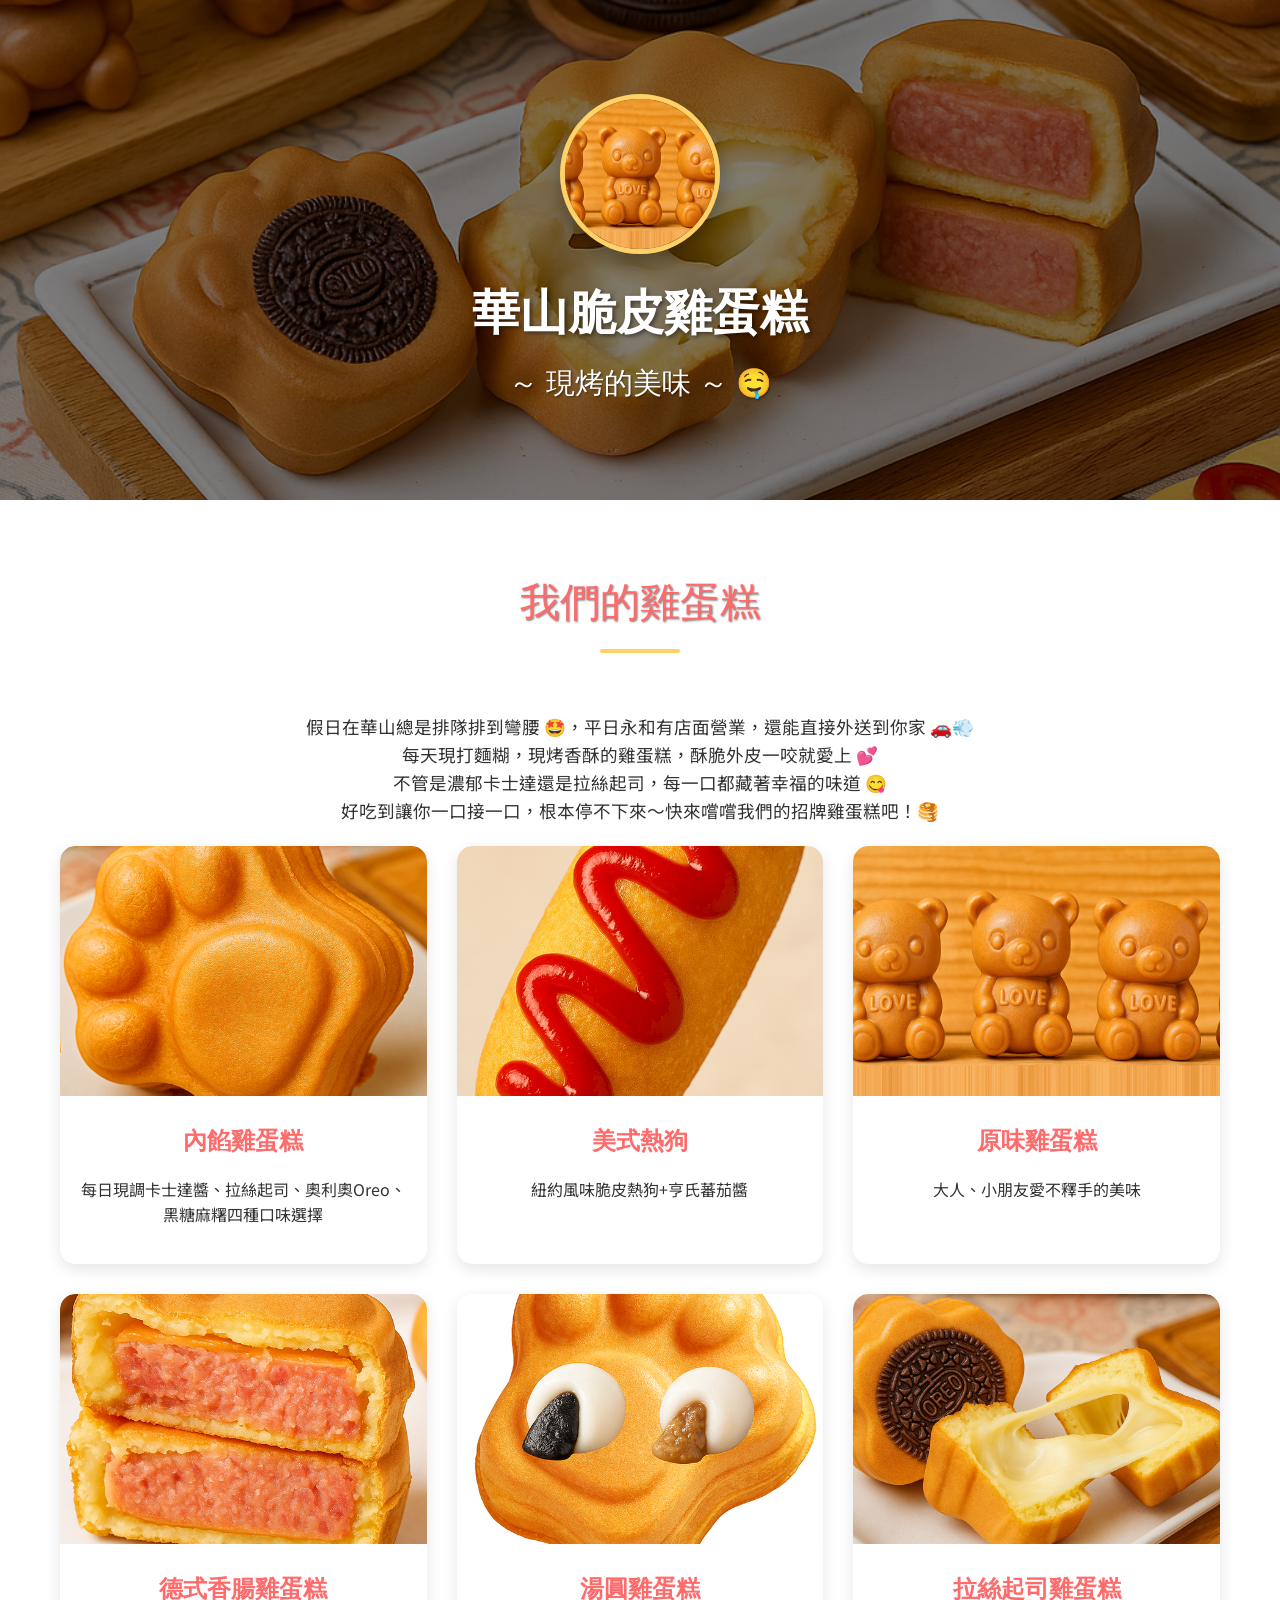
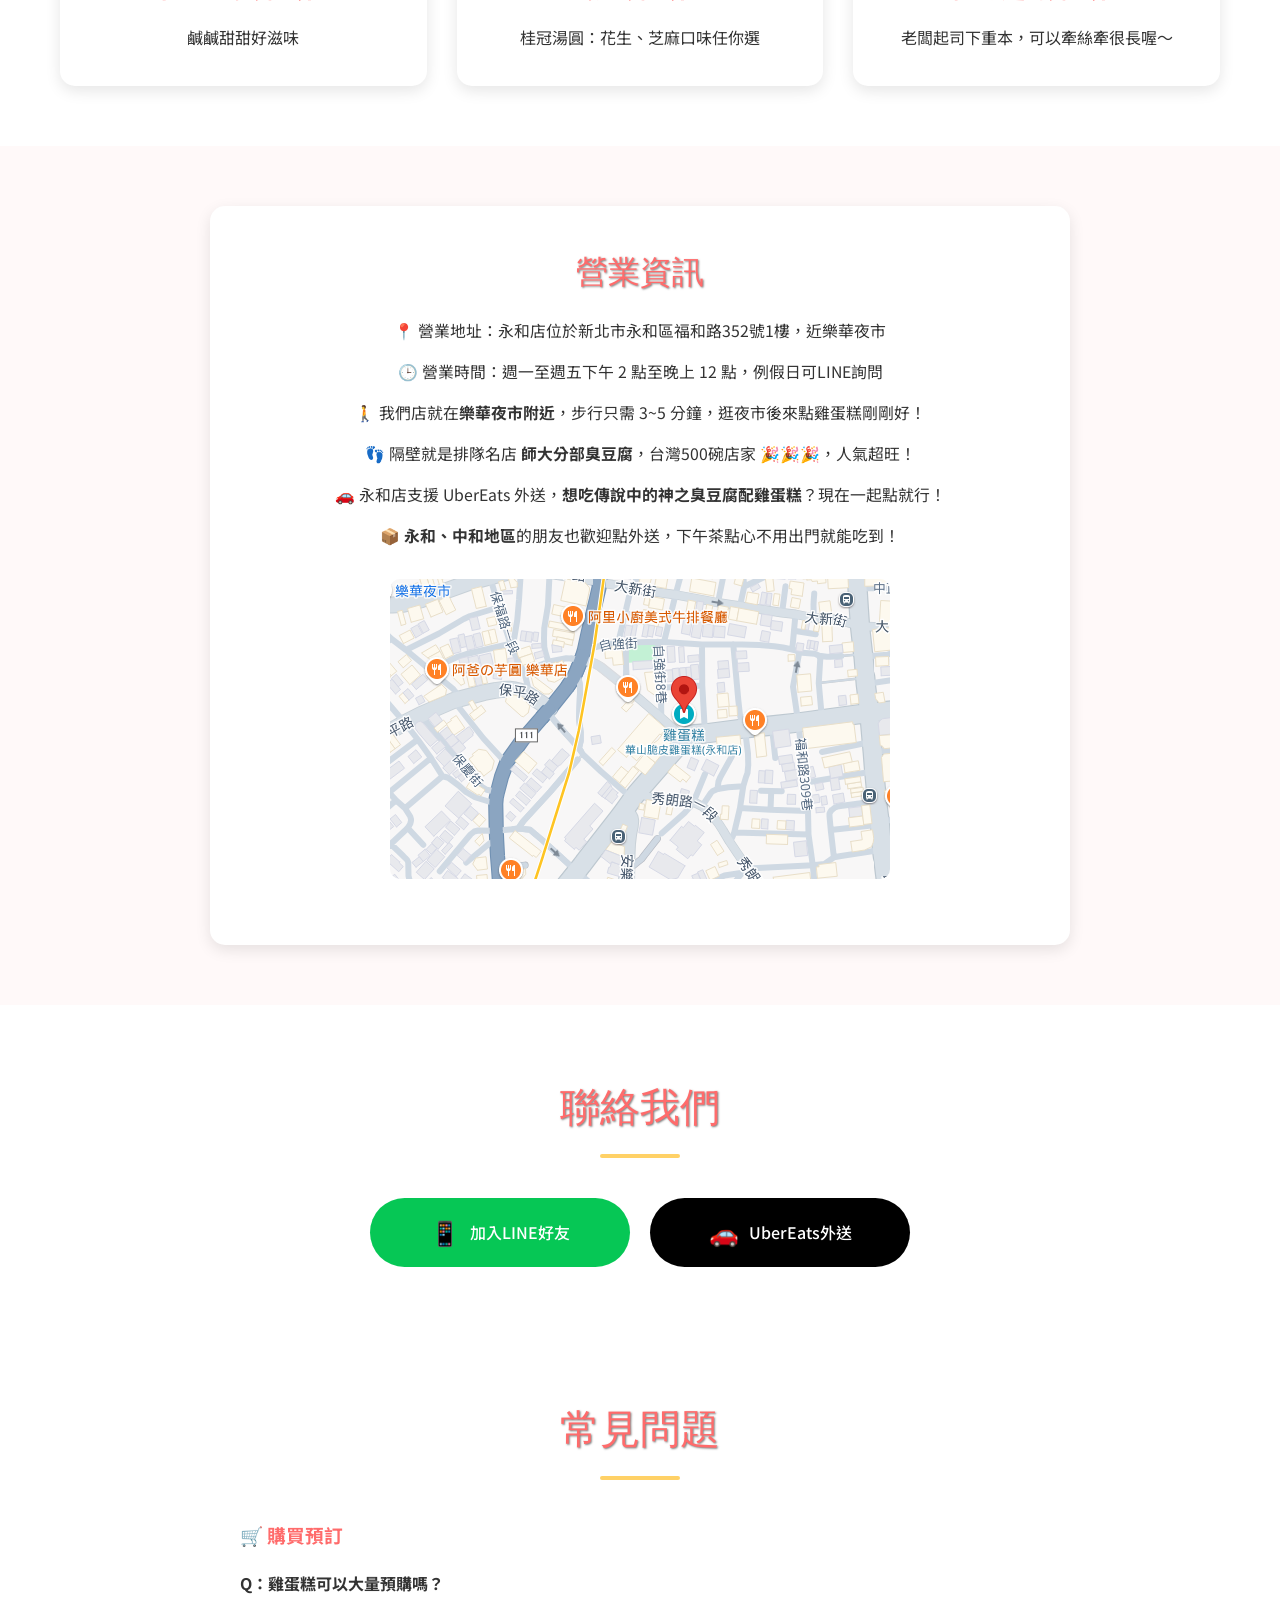
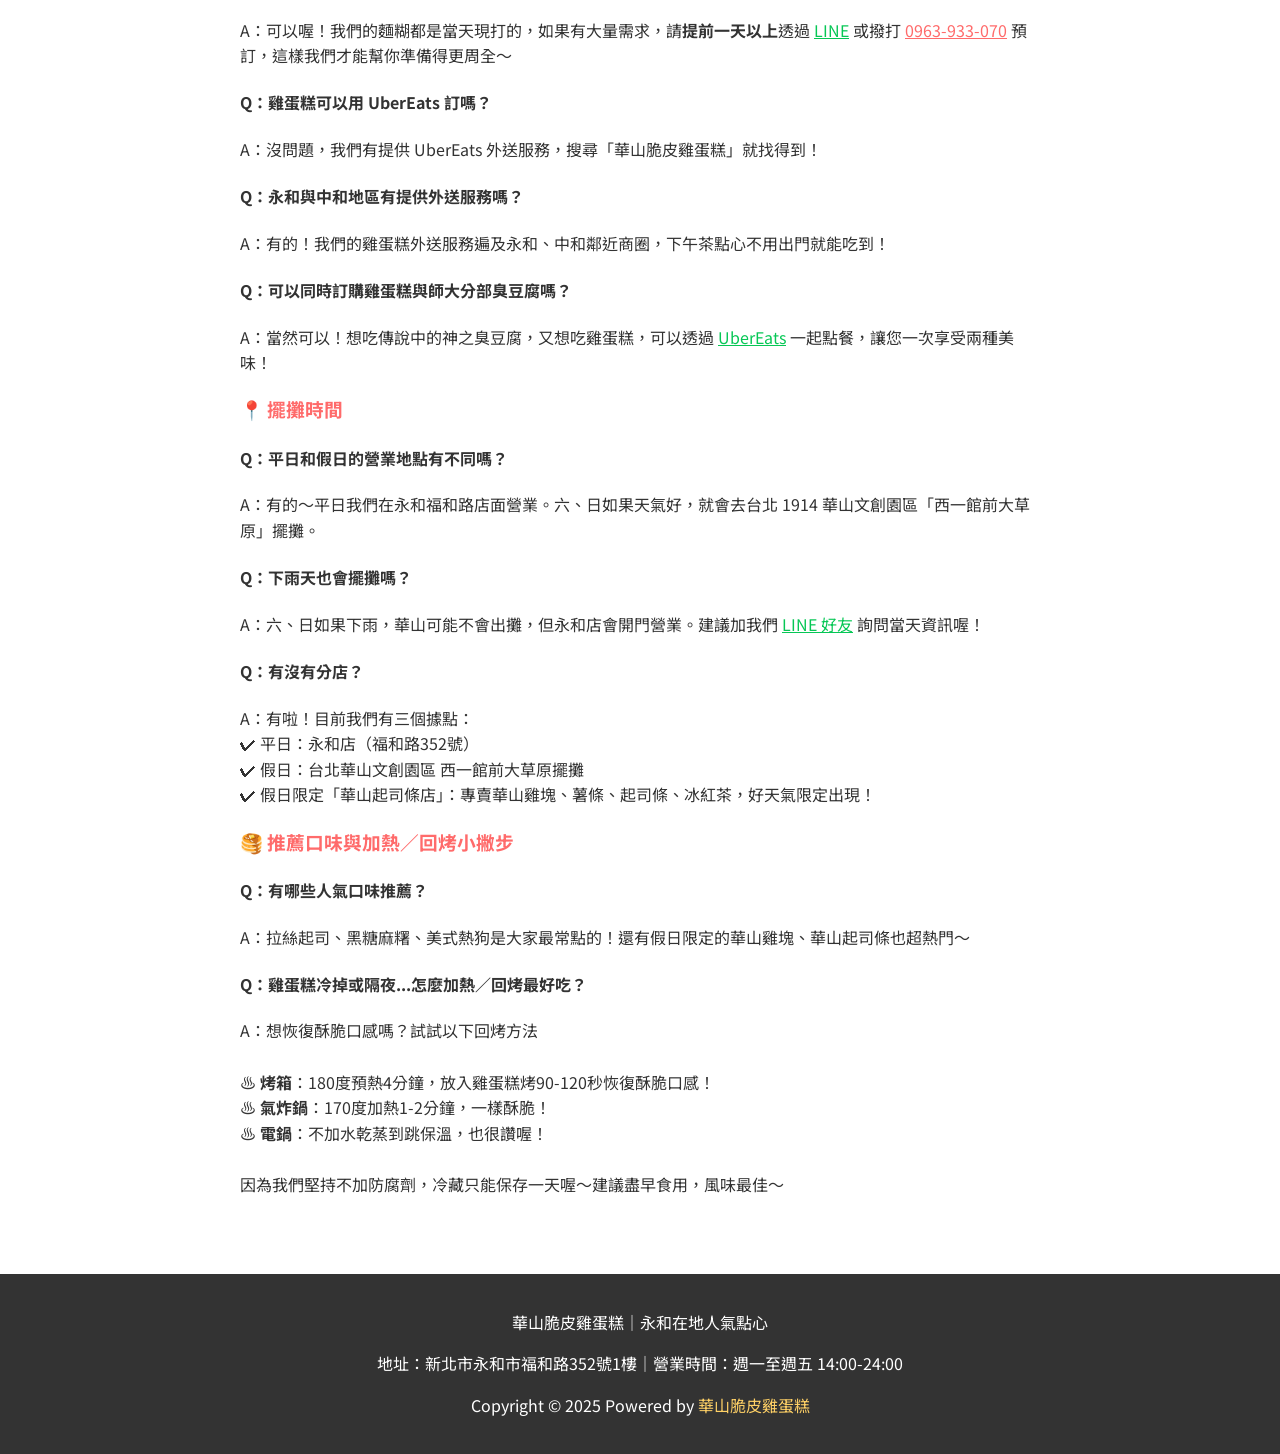
==== index.html @ c341b706 "Update index.html" ====
<!DOCTYPE html>
<html lang="zh-TW">
<head>
    <meta charset="UTF-8">
    <meta name="viewport" content="width=device-width, initial-scale=1.0">
    <meta name="description" content="雞蛋糕控不能錯過！永和華山脆皮雞蛋糕，主打現烤酥脆、每日現調卡士達醬、拉絲起司、奧利奧Oreo、黑糖麻糬、紐約風味脆皮熱狗、德式香腸，大人小孩都愛不釋手！歡迎來店品嚐或使用UberEats外送！">
    <meta name="keywords" content="華山脆皮雞蛋糕,雞蛋糕,永和美食,永和小吃,脆皮雞蛋糕">
    <link rel="canonical" href="https://www.1914cake.com"/>
    <title>雞蛋糕推薦｜永和華山脆皮雞蛋糕・近樂華夜市、師大分部臭豆腐旁</title>
    <link href="https://fonts.googleapis.com/css2?family=Noto+Sans+TC:wght@400;500;700&family=Montserrat:wght@600;700&display=swap" rel="stylesheet">
    <!-- Favicon -->
    <link rel="icon" type="image/png" sizes="32x32" href="https://www.1914cake.com/assets/images/favicon.png">
    <link rel="icon" type="image/png" sizes="192x192" href="https://www.1914cake.com/assets/images/favicon.png">
    <link rel="apple-touch-icon" href="https://www.1914cake.com/assets/images/favicon.png">
    <link rel="icon" href="https://www.1914cake.com/favicon.ico" sizes="16x16 32x32 48x48" type="image/x-icon">
    <link rel="shortcut icon" href="https://www.1914cake.com/favicon.ico" type="image/x-icon">


    <!-- Open Graph Meta Tags -->
    <meta property="og:type" content="website">
    <meta property="og:title" content="雞蛋糕推薦｜永和華山脆皮雞蛋糕・近樂華夜市、師大分部臭豆腐旁">
    <meta property="og:description" content="雞蛋糕控不能錯過！永和華山脆皮雞蛋糕，主打現烤酥脆、每日現調卡士達醬、拉絲起司、奧利奧Oreo、黑糖麻糬、紐約風味脆皮熱狗、德式香腸，大人小孩都愛不釋手！歡迎來店品嚐或使用UberEats外送！">
    <meta property="og:url" content="https://www.1914cake.com/">
    <meta property="og:image" content="https://www.1914cake.com/assets/images/banner.png">

    <!-- Twitter Card Tags -->
    <meta name="twitter:card" content="summary_large_image">
    <meta name="twitter:title" content="雞蛋糕推薦｜永和華山脆皮雞蛋糕・近樂華夜市、師大分部臭豆腐旁">
    <meta name="twitter:description" content="雞蛋糕控不能錯過！永和華山脆皮雞蛋糕，主打現烤酥脆、每日現調卡士達醬、拉絲起司、奧利奧Oreo、黑糖麻糬、紐約風味脆皮熱狗、德式香腸，大人小孩都愛不釋手！歡迎來店品嚐或使用UberEats外送！">
    <meta name="twitter:image" content="https://www.1914cake.com/assets/images/banner.png">
    <style>
        :root {
            --primary-color: #FF6B6B;
            --secondary-color: #FFA3A3;
            --dark-color: #333333;
            --light-color: #FFF9F9;
            --accent-color: #FFD166;
        }

        body {
            font-family: 'Noto Sans TC', sans-serif;
            margin: 0;
            padding: 0;
            background-color: var(--light-color);
            color: var(--dark-color);
            line-height: 1.6;
        }

        .container {
            max-width: 1200px;
            margin: 0 auto;
            padding: 0 20px;
        }

        /* 頁首樣式 */
        header {
            background: linear-gradient(rgba(0,0,0,0.5), rgba(0,0,0,0.5)), url('assets/images/banner.png');
            background-size: cover;
            background-position: center;
            height: 500px;
            display: flex;
            flex-direction: column;
            justify-content: center;
            align-items: center;
            text-align: center;
            color: white;
            padding: 0 20px;
        }

        .logo {
            width: 150px;
            height: 150px;
            border-radius: 50%;
            object-fit: cover;
            border: 5px solid var(--accent-color);
            margin-bottom: 20px;
            box-shadow: 0 10px 20px rgba(0,0,0,0.3);
        }

        h1 {
            font-family: 'Montserrat', sans-serif;
            font-size: 3rem;
            margin: 0;
            text-shadow: 2px 2px 4px rgba(0,0,0,0.5);
        }

        h2 {
            font-family: 'Montserrat', sans-serif;
            font-size: 1.8rem;
            margin: 10px 0 0;
            font-weight: 500;
            text-shadow: 1px 1px 2px rgba(0,0,0,0.5);
        }

        /* 產品區樣式 */
        .products {
            padding: 60px 0;
            background-color: white;
        }

        .section-title {
            text-align: center;
            font-family: 'Montserrat', sans-serif;
            font-size: 2.5rem;
            color: var(--primary-color);
            margin-bottom: 40px;
            position: relative;
        }

        .section-title:after {
            content: "";
            display: block;
            width: 80px;
            height: 4px;
            background: var(--accent-color);
            margin: 15px auto;
            border-radius: 2px;
        }

        .product-grid {
            display: grid;
            grid-template-columns: repeat(auto-fill, minmax(300px, 1fr));
            gap: 30px;
            padding: 0 20px;
        }

        .product-card {
            background: white;
            border-radius: 15px;
            overflow: hidden;
            box-shadow: 0 5px 15px rgba(0,0,0,0.1);
            transition: transform 0.3s, box-shadow 0.3s;
        }

        .product-card:hover {
            transform: translateY(-10px);
            box-shadow: 0 15px 30px rgba(0,0,0,0.2);
        }

        .product-image {
            width: 100%;
            height: 250px;
            object-fit: cover;
            border-radius: 15px 15px 0 0;
        }

        .product-info {
            padding: 20px;
            text-align: center;
        }

        .product-name {
            font-family: 'Montserrat', sans-serif;
            font-size: 1.5rem;
            color: var(--primary-color);
            margin: 0 0 10px;
        }

        /* 營業資訊區 */
        .info-section {
            background-color: var(--light-color);
            padding: 60px 0;
            text-align: center;
        }

        .info-box {
            max-width: 800px;
            margin: 0 auto;
            background: white;
            padding: 30px;
            border-radius: 15px;
            box-shadow: 0 5px 15px rgba(0,0,0,0.1);
        }

        .info-title {
            font-family: 'Montserrat', sans-serif;
            font-size: 2rem;
            color: var(--primary-color);
            margin-bottom: 20px;
        }

        .info-text {
            font-size: 0.99rem;
            margin-bottom: 15px;
        }

        .map-container {
            margin: 30px 0;
            border-radius: 15px;
            overflow: hidden;
        }

        .map-container img {
            height: auto;
            border: none;
            border-radius: 10px
        }

        /* 聯絡區 */
        .contact-section {
            padding: 60px 0;
            background-color: white;
            text-align: center;
        }

        .contact-buttons {
            display: flex;
            justify-content: center;
            gap: 20px;
            margin-top: 30px;
            flex-wrap: wrap;
        }

        .contact-button {
            display: inline-flex;
            align-items: center;
            justify-content: center;
            padding: 15px 30px;
            border-radius: 50px;
            font-weight: 500;
            text-decoration: none;
            color: white;
            transition: transform 0.3s, box-shadow 0.3s;
            min-width: 200px;
        }

        .contact-button:hover {
            transform: translateY(-5px);
            box-shadow: 0 10px 20px rgba(0,0,0,0.2);
        }

        .line-button {
            background-color: #06C755;
        }

        .uber-button {
            background-color: #000000;
        }

        .button-icon {
            margin-right: 10px;
            font-size: 1.5rem;
        }

        /* 響應式設計 */
        @media (max-width: 768px) {
            header {
                height: 400px;
            }

            h1 {
                font-size: 2.5rem;
            }

            h2 {
                font-size: 1.5rem;
            }

            .product-grid {
                grid-template-columns: 1fr;
            }

            .contact-buttons {
                flex-direction: column;
                align-items: center;
            }
        }
    </style>
<!-- Google tag (gtag.js) -->
<script async src="https://www.googletagmanager.com/gtag/js?id=G-WNB6L9MQDF"></script>
<script>
  window.dataLayer = window.dataLayer || [];
  function gtag(){dataLayer.push(arguments);}
  gtag('js', new Date());

  gtag('config', 'G-WNB6L9MQDF');
</script>
</head>
<body>
    <!-- 頁首區 -->
    <header>
        <img src="assets/images/product3.png" alt="華山脆皮雞蛋糕" class="logo">
        <h1>華山脆皮雞蛋糕</h1>
        <h2>～ 現烤的美味 ～ 🤤</h2>
    </header>
    
    <!-- 產品區 -->
    <section class="products">
        <div class="container">
            <h2 class="section-title">我們的雞蛋糕</h2>
<div style="text-align: center; max-width: 800px; margin: 0 auto; font-size: 1.1rem; padding: 20px;">
  假日在華山總是排隊排到彎腰 🤩，平日永和有店面營業，還能直接外送到你家 🚗💨<br>
  每天現打麵糊，現烤香酥的雞蛋糕，酥脆外皮一咬就愛上 💕<br>
  不管是濃郁卡士達還是拉絲起司，每一口都藏著幸福的味道 😋<br>
  好吃到讓你一口接一口，根本停不下來～快來嚐嚐我們的招牌雞蛋糕吧！🥞
</div>

            <div class="product-grid">
                <!-- 產品卡片 -->
                <div class="product-card">
                    <img src="assets/images/product1.png" alt="永和雞蛋糕 卡士達口味推薦" class="product-image">
                    <div class="product-info">
                        <h3 class="product-name">內餡雞蛋糕</h3>
                        <p>每日現調卡士達醬、拉絲起司、奧利奧Oreo、黑糖麻糬四種口味選擇</p>
                    </div>
                </div>
                <div class="product-card">
                    <img src="assets/images/product2.png" alt="夜市的美式熱狗" class="product-image">
                    <div class="product-info">
                        <h3 class="product-name">美式熱狗</h3>
                        <p>紐約風味脆皮熱狗+亨氏蕃茄醬</p>
                    </div>
                </div>
                <div class="product-card">
                    <img src="assets/images/product3.png" alt="原味雞蛋糕" class="product-image">
                    <div class="product-info">
                        <h3 class="product-name">原味雞蛋糕</h3>
                        <p>大人、小朋友愛不釋手的美味</p>
                    </div>
                </div>
                <div class="product-card">
                    <img src="assets/images/product4.png" alt="德式香腸雞蛋糕" class="product-image">
                    <div class="product-info">
                        <h3 class="product-name">德式香腸雞蛋糕</h3>
                        <p>鹹鹹甜甜好滋味</p>
                    </div>
                </div>
		<div class="product-card">
                    <img src="assets/images/product5.png" alt="湯圓雞蛋糕" class="product-image">
                    <div class="product-info">
                        <h3 class="product-name">湯圓雞蛋糕</h3>
                        <p>桂冠湯圓：花生、芝麻口味任你選</p>
                    </div>
                </div>
		<!-- <div class="product-card">
                    <img src="assets/images/product7.jpg" alt="桂山冰棒" class="product-image">
                    <div class="product-info">
                        <h3 class="product-name">台電桂山冰棒</h3>
                        <p>只有夏天才有的</p>
                    </div>
                </div> -->
		<div class="product-card">
                    <img src="assets/images/product6.png" alt="拉絲起司雞蛋糕" class="product-image">
                    <div class="product-info">
                        <h3 class="product-name">拉絲起司雞蛋糕</h3>
                        <p>老闆起司下重本，可以牽絲牽很長喔～</p>
                    </div>
                </div>
            </div>
        </div>
    </section>
    
<!-- 營業資訊區 -->
<section class="info-section">
    <div class="container">
        <div class="info-box">
            <h2 class="info-title">營業資訊</h2>
            <p class="info-text">📍 營業地址：永和店位於新北市永和區福和路352號1樓，近樂華夜市</p>
            <p class="info-text">🕒 營業時間：週一至週五下午 2 點至晚上 12 點，例假日可LINE詢問</p>
            <p class="info-text">🚶 我們店就在<strong>樂華夜市附近</strong>，步行只需 3~5 分鐘，逛夜市後來點雞蛋糕剛剛好！</p>
            <p class="info-text">👣 隔壁就是排隊名店 <strong>師大分部臭豆腐</strong>，台灣500碗店家 🎉🎉🎉，人氣超旺！</p>
            <p class="info-text">🚗 永和店支援 UberEats 外送，<strong>想吃傳說中的神之臭豆腐配雞蛋糕</strong>？現在一起點就行！</p>
            <p class="info-text">📦 <strong>永和、中和地區</strong>的朋友也歡迎點外送，下午茶點心不用出門就能吃到！</p>

            <!-- 地圖 -->
            <div class="map-container">
                <a href="https://maps.app.goo.gl/1pYwvo3BMQQMVytL6" target="_blank">
                    <img src="assets/images/map_cr.png" alt="華山脆皮雞蛋糕 永和店 地圖位置">
                </a>
            </div>
        </div>
    </div>
</section>

    <!-- 聯絡區 -->
    <section class="contact-section">
        <div class="container">
            <h2 class="section-title">聯絡我們</h2>
            <div class="contact-buttons">
                <a href="https://lin.ee/6naLKdL" class="contact-button line-button" target="_blank">
                    <span class="button-icon">📱</span>
                    <span>加入LINE好友</span>
                </a>
                <a href="https://www.ubereats.com/tw/store/%E8%8F%AF%E5%B1%B1%E9%9B%9E%E8%9B%8B%E7%B3%95-%7C-%E5%B8%AB%E5%A4%A7%E5%88%86%E9%83%A8%E8%87%AD%E8%B1%86%E8%85%90/QrEwI9F4Ujmydul7u_fVVA?diningMode=DELIVERY&ps=1" class="contact-button uber-button" target="_blank">
                    <span class="button-icon">🚗</span>
                    <span>UberEats外送</span>
                </a>
            </div>
        </div>
    </section>
<section class="faq-section" style="padding: 60px 20px; background-color: #ffffff;">
  <div class="container">
    <h2 class="section-title">常見問題</h2>
    <div style="max-width: 800px; margin: 0 auto; text-align: left;">

      <h3 style="color: #FF6B6B;">🛒 購買預訂</h3>

      <h4>Q：雞蛋糕可以大量預購嗎？</h4>
      <p>A：可以喔！我們的麵糊都是當天現打的，如果有大量需求，請<strong>提前一天以上</strong>透過 <a href="https://lin.ee/6naLKdL" target="_blank" style="color: #06C755;">LINE</a> 或撥打 <a href="tel:0963933070" style="color: #FF6B6B;">0963-933-070</a> 預訂，這樣我們才能幫你準備得更周全～</p>

      <h4>Q：雞蛋糕可以用 UberEats 訂嗎？</h4>
      <p>A：沒問題，我們有提供 UberEats 外送服務，搜尋「華山脆皮雞蛋糕」就找得到！</p>

      <h4>Q：永和與中和地區有提供外送服務嗎？</h4>
      <p>A：有的！我們的雞蛋糕外送服務遍及永和、中和鄰近商圈，下午茶點心不用出門就能吃到！</p>

      <h4>Q：可以同時訂購雞蛋糕與師大分部臭豆腐嗎？</h4>
      <p>A：當然可以！想吃傳說中的神之臭豆腐，又想吃雞蛋糕，可以透過 <a href="https://www.ubereats.com/tw/store/%E8%8F%AF%E5%B1%B1%E9%9B%9E%E8%9B%8B%E7%B3%95-%7C-%E5%B8%AB%E5%A4%A7%E5%88%86%E9%83%A8%E8%87%AD%E8%B1%86%E8%85%90/QrEwI9F4Ujmydul7u_fVVA?diningMode=DELIVERY&ps=1" target="_blank" style="color: #06C755;">UberEats</a> 一起點餐，讓您一次享受兩種美味！</p>

      <h3 style="color: #FF6B6B;">📍 擺攤時間</h3>

      <h4>Q：平日和假日的營業地點有不同嗎？</h4>
      <p>A：有的～平日我們在永和福和路店面營業。六、日如果天氣好，就會去台北 1914 華山文創園區「西一館前大草原」擺攤。</p>

      <h4>Q：下雨天也會擺攤嗎？</h4>
      <p>A：六、日如果下雨，華山可能不會出攤，但永和店會開門營業。建議加我們 <a href="https://lin.ee/6naLKdL" target="_blank" style="color: #06C755;">LINE 好友</a> 詢問當天資訊喔！</p>

      <h4>Q：有沒有分店？</h4>
      <p>A：有啦！目前我們有三個據點：<br>
        ✔ 平日：永和店（福和路352號）<br>
        ✔ 假日：台北華山文創園區 西一館前大草原擺攤<br>
        ✔ 假日限定「華山起司條店」：專賣華山雞塊、薯條、起司條、冰紅茶，好天氣限定出現！</p>

      <h3 style="color: #FF6B6B;">🥞 推薦口味與加熱／回烤小撇步</h3>

      <h4>Q：有哪些人氣口味推薦？</h4>
      <p>A：拉絲起司、黑糖麻糬、美式熱狗是大家最常點的！還有假日限定的華山雞塊、華山起司條也超熱門～</p>

      <h4>Q：雞蛋糕冷掉或隔夜...怎麼加熱／回烤最好吃？</h4>
      <p>A：想恢復酥脆口感嗎？試試以下回烤方法<br><br>
        ♨️ <strong>烤箱</strong>：180度預熱4分鐘，放入雞蛋糕烤90-120秒恢復酥脆口感！<br>
        ♨️ <strong>氣炸鍋</strong>：170度加熱1-2分鐘，一樣酥脆！<br>
        ♨️ <strong>電鍋</strong>：不加水乾蒸到跳保溫，也很讚喔！<br><br>
        因為我們堅持不加防腐劑，冷藏只能保存一天喔～建議盡早食用，風味最佳～</p>

    </div>
  </div>
</section>


    <footer style="background-color: #333333; color: white; text-align: center; padding: 20px;">
    <p>華山脆皮雞蛋糕｜永和在地人氣點心</p>
    <p>地址：新北市永和市福和路352號1樓｜營業時間：週一至週五 14:00-24:00</p>
    <p style="margin-top: 10px;">Copyright © 2025 Powered by <a href="mailto:hi@1914cake.com" style="color: #FFD166; text-decoration: none;">華山脆皮雞蛋糕</a></p>
</footer>

<script type="application/ld+json">
{
  "@context": "https://schema.org",
  "@type": "FAQPage",
  "mainEntity": [
    {
      "@type": "Question",
      "name": "雞蛋糕可以大量預購嗎？",
      "acceptedAnswer": {
        "@type": "Answer",
        "text": "可以喔！我們的麵糊都是當天現打的，如果有大量需求，請提前一天以上透過 LINE 或撥打 0963-933-070 預訂，這樣我們才能幫你準備得更周全～"
      }
    },
    {
      "@type": "Question",
      "name": "雞蛋糕可以用 UberEats 訂嗎？",
      "acceptedAnswer": {
        "@type": "Answer",
        "text": "沒問題，我們有提供 UberEats 外送服務，搜尋「華山脆皮雞蛋糕」就找得到！"
      }
    },
    {
      "@type": "Question",
      "name": "永和與中和地區有提供外送服務嗎？",
      "acceptedAnswer": {
        "@type": "Answer",
        "text": "有的！我們的雞蛋糕外送服務遍及永和、中和鄰近商圈，下午茶點心不用出門就能吃到！"
      }
    },
    {
      "@type": "Question",
      "name": "可以同時訂購雞蛋糕與師大分部臭豆腐嗎？",
      "acceptedAnswer": {
        "@type": "Answer",
        "text": "當然可以！想吃傳說中的神之臭豆腐，又想吃雞蛋糕，可以透過 UberEats 一起點餐，讓您一次享受兩種美味！"
      }
    },
    {
      "@type": "Question",
      "name": "平日和假日的營業地點有不同嗎？",
      "acceptedAnswer": {
        "@type": "Answer",
        "text": "有的～平日我們在永和福和路店面營業。六、日如果天氣好，就會去台北 1914 華山文創園區「西一館前大草原」擺攤。"
      }
    },
    {
      "@type": "Question",
      "name": "下雨天也會擺攤嗎？",
      "acceptedAnswer": {
        "@type": "Answer",
        "text": "六、日如果下雨，華山可能不會出攤，但永和店會開門營業。建議加入我們的 LINE 好友詢問當天資訊喔！"
      }
    },
    {
      "@type": "Question",
      "name": "有沒有分店？",
      "acceptedAnswer": {
        "@type": "Answer",
        "text": "目前我們有三個據點：平日為永和福和路店；假日於華山文創園區擺攤；另有假日限定的華山起司條店，販售雞塊、薯條、冰紅茶等人氣品項。"
      }
    },
    {
      "@type": "Question",
      "name": "有哪些人氣口味推薦？",
      "acceptedAnswer": {
        "@type": "Answer",
        "text": "拉絲起司、黑糖麻糬、美式熱狗是大家最常點的！假日限定的華山雞塊與起司條也非常受歡迎。"
      }
    },
    {
      "@type": "Question",
      "name": "雞蛋糕冷掉或隔夜怎麼加熱最好吃？",
      "acceptedAnswer": {
        "@type": "Answer",
        "text": "可用烤箱180度烤90~120秒、氣炸鍋170度加熱1~2分鐘，或電鍋乾蒸。因無添加防腐劑，建議冷藏一天內食用完畢，風味最佳。"
      }
    }
  ]
}
</script>

<script type="application/ld+json">
{
  "@context": "https://schema.org",
  "@type": "Bakery",
  "name": "華山脆皮雞蛋糕",
  "image": "https://www.1914cake.com/assets/images/banner.png",
  "url": "https://www.1914cake.com/",
  "telephone": "+886-963-933070",
  "priceRange": "$",
  "servesCuisine": ["台式點心", "雞蛋糕", "甜點", "臭豆腐"],
  "openingHours": "Mo-Fr 14:00-24:00",
  "address": {
    "@type": "PostalAddress",
    "streetAddress": "福和路352號1樓",
    "addressLocality": "永和市",
    "addressRegion": "新北市",
    "postalCode": "234",
    "addressCountry": "TW"
  },
  "geo": {
    "@type": "GeoCoordinates",
    "latitude": 25.010746,
    "longitude": 121.5199535
  }
}
</script>



</body>
</html>
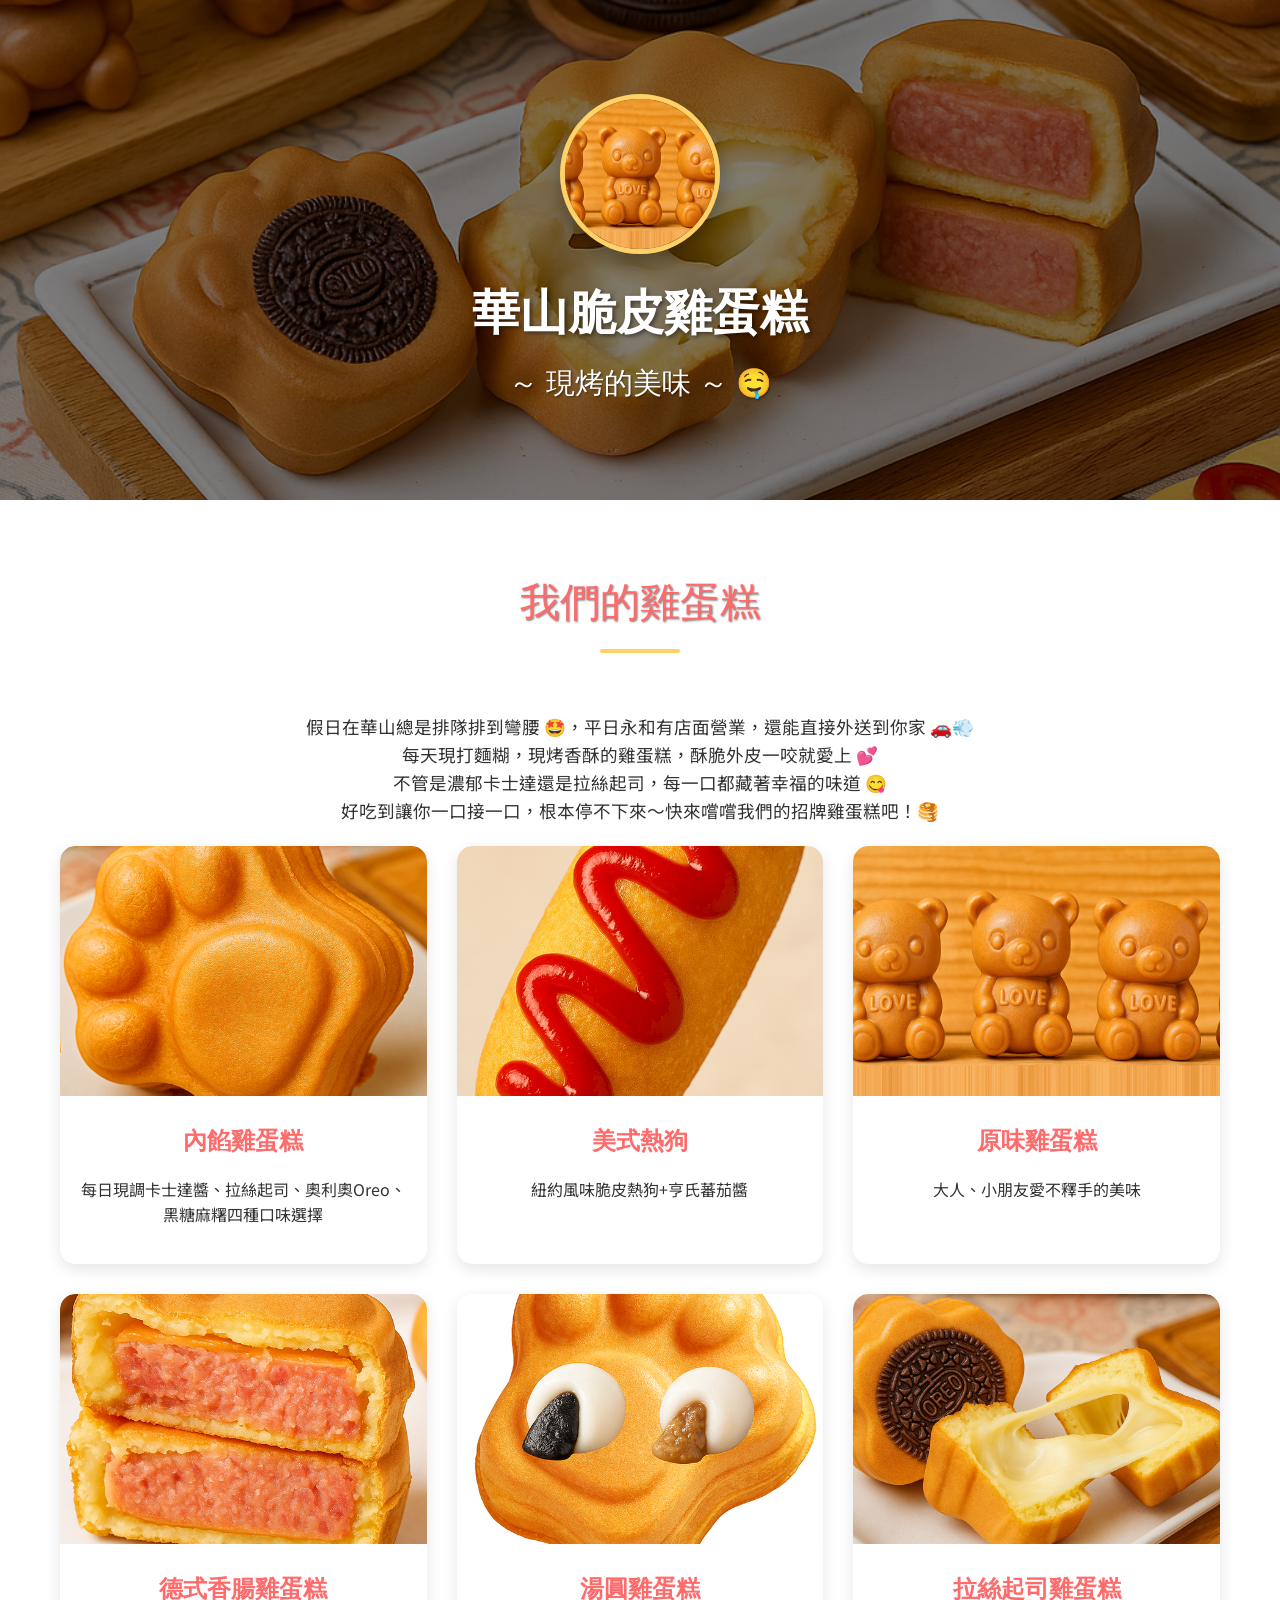
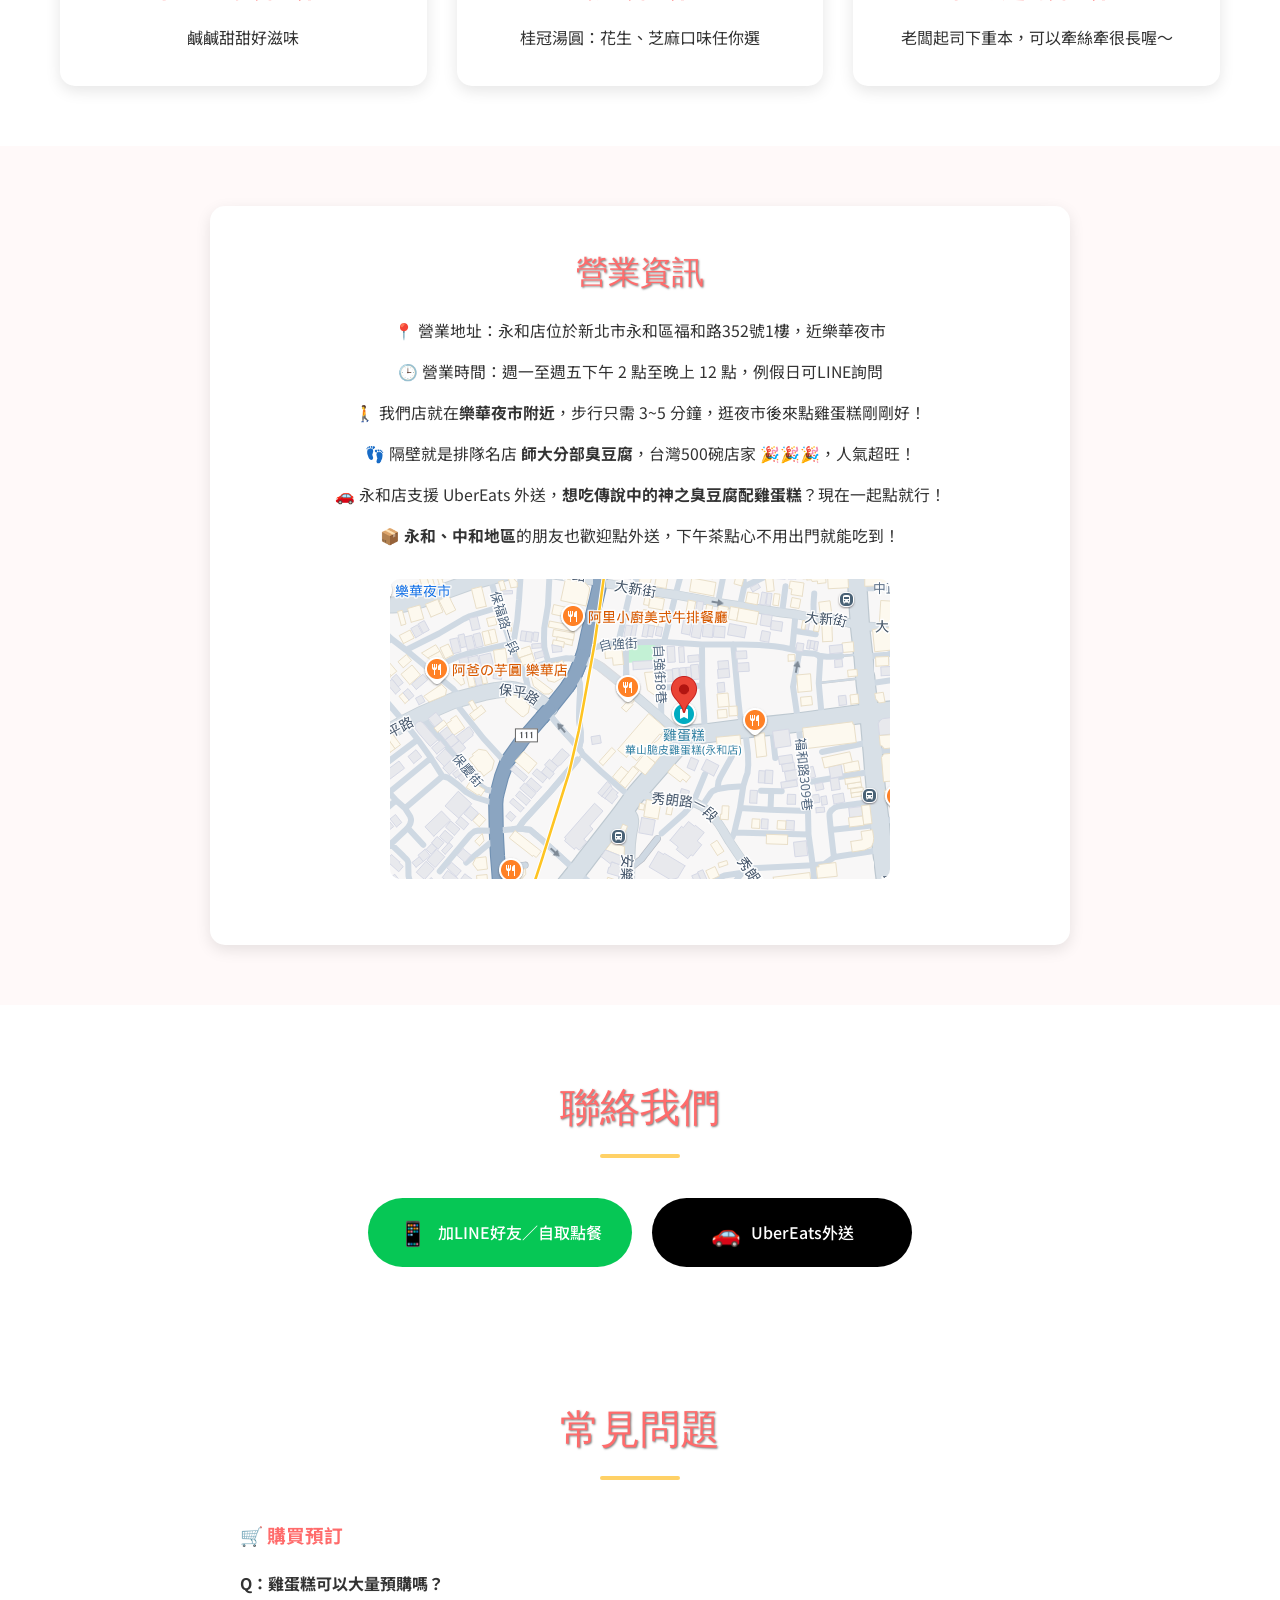
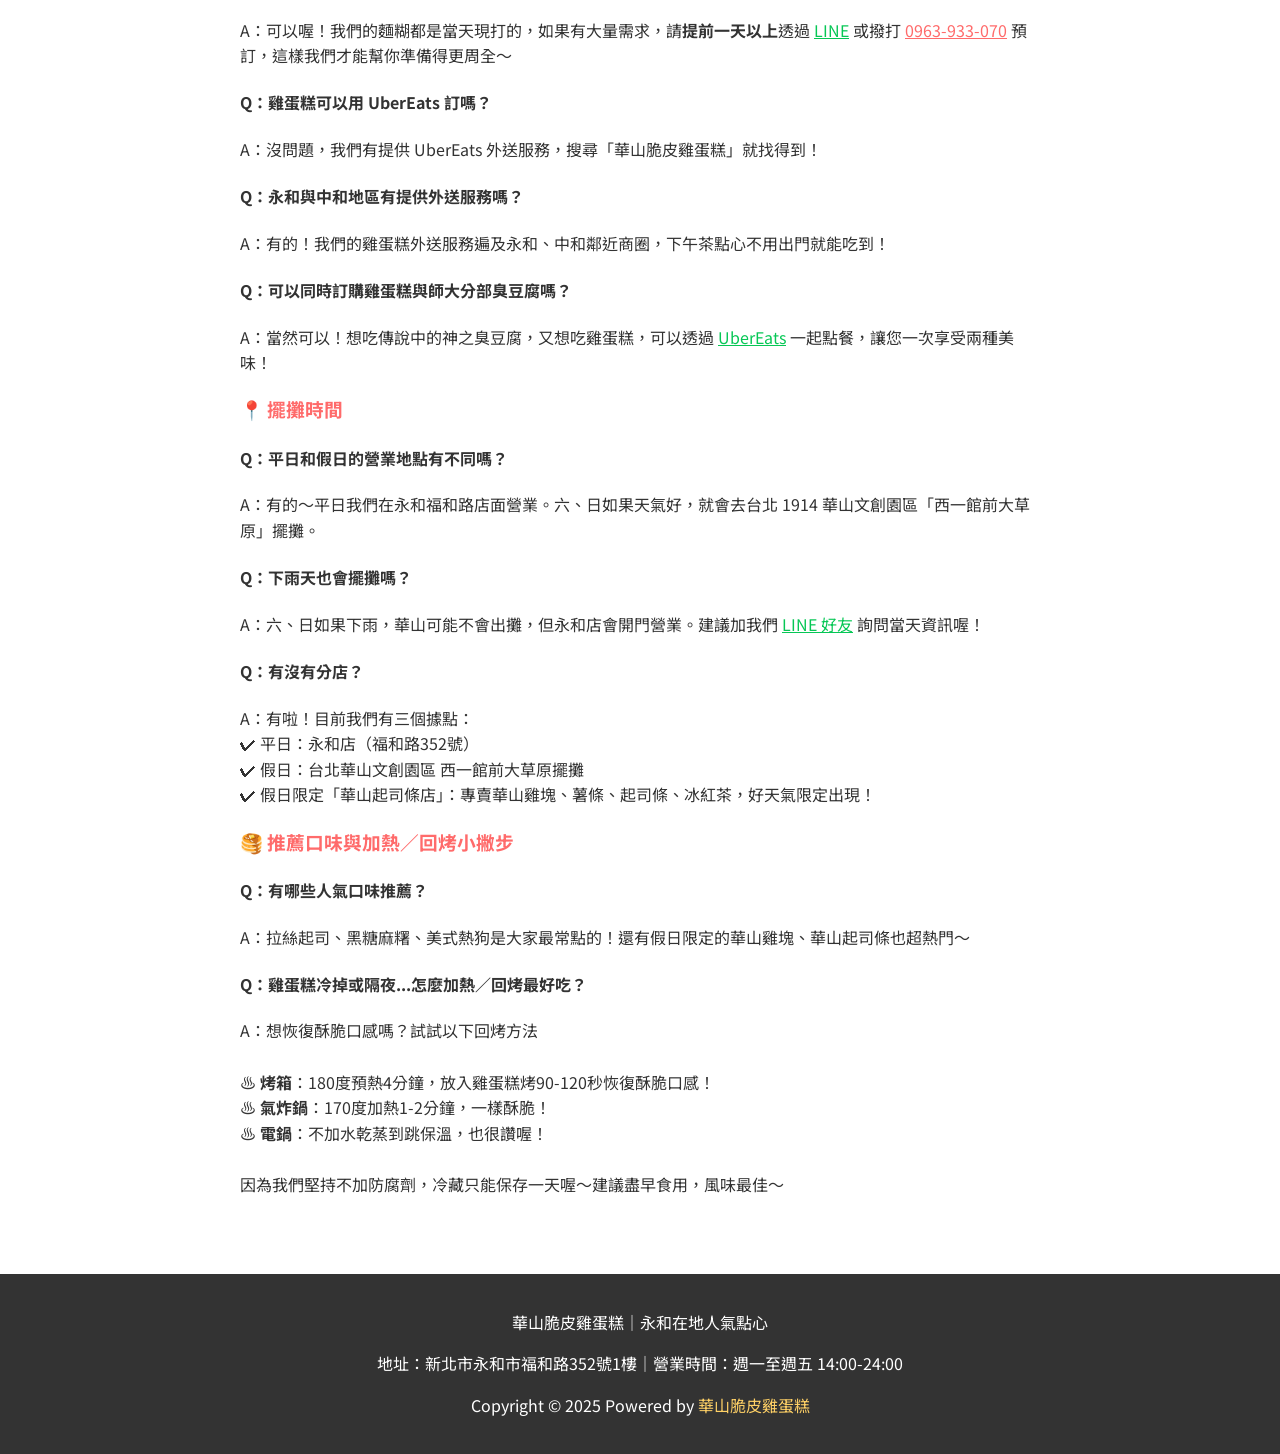
==== commit 21ba2815: "Add files via upload" ====
--- a/index.html
+++ b/index.html
@@ -10,10 +10,10 @@
     <link href="https://fonts.googleapis.com/css2?family=Noto+Sans+TC:wght@400;500;700&family=Montserrat:wght@600;700&display=swap" rel="stylesheet">
     <!-- Favicon -->
     <link rel="icon" type="image/png" sizes="32x32" href="https://www.1914cake.com/assets/images/favicon.png">
-    <link rel="icon" type="image/png" sizes="192x192" href="https://www.1914cake.com/assets/images/favicon.png">
+	<link rel="icon" type="image/png" sizes="192x192" href="https://www.1914cake.com/assets/images/favicon.png">
     <link rel="apple-touch-icon" href="https://www.1914cake.com/assets/images/favicon.png">
-    <link rel="icon" href="https://www.1914cake.com/favicon.ico" sizes="16x16 32x32 48x48" type="image/x-icon">
-    <link rel="shortcut icon" href="https://www.1914cake.com/favicon.ico" type="image/x-icon">
+	<link rel="icon" href="https://www.1914cake.com/favicon.ico" sizes="16x16 32x32 48x48" type="image/x-icon">
+	<link rel="shortcut icon" href="https://www.1914cake.com/favicon.ico" type="image/x-icon">
 
 
     <!-- Open Graph Meta Tags -->
@@ -379,7 +379,7 @@
             <div class="contact-buttons">
                 <a href="https://lin.ee/6naLKdL" class="contact-button line-button" target="_blank">
                     <span class="button-icon">📱</span>
-                    <span>加入LINE好友</span>
+                    <span>加LINE好友／自取點餐</span>
                 </a>
                 <a href="https://www.ubereats.com/tw/store/%E8%8F%AF%E5%B1%B1%E9%9B%9E%E8%9B%8B%E7%B3%95-%7C-%E5%B8%AB%E5%A4%A7%E5%88%86%E9%83%A8%E8%87%AD%E8%B1%86%E8%85%90/QrEwI9F4Ujmydul7u_fVVA?diningMode=DELIVERY&ps=1" class="contact-button uber-button" target="_blank">
                     <span class="button-icon">🚗</span>
@@ -555,4 +555,4 @@
 
 
 </body>
-</html>
+</html>
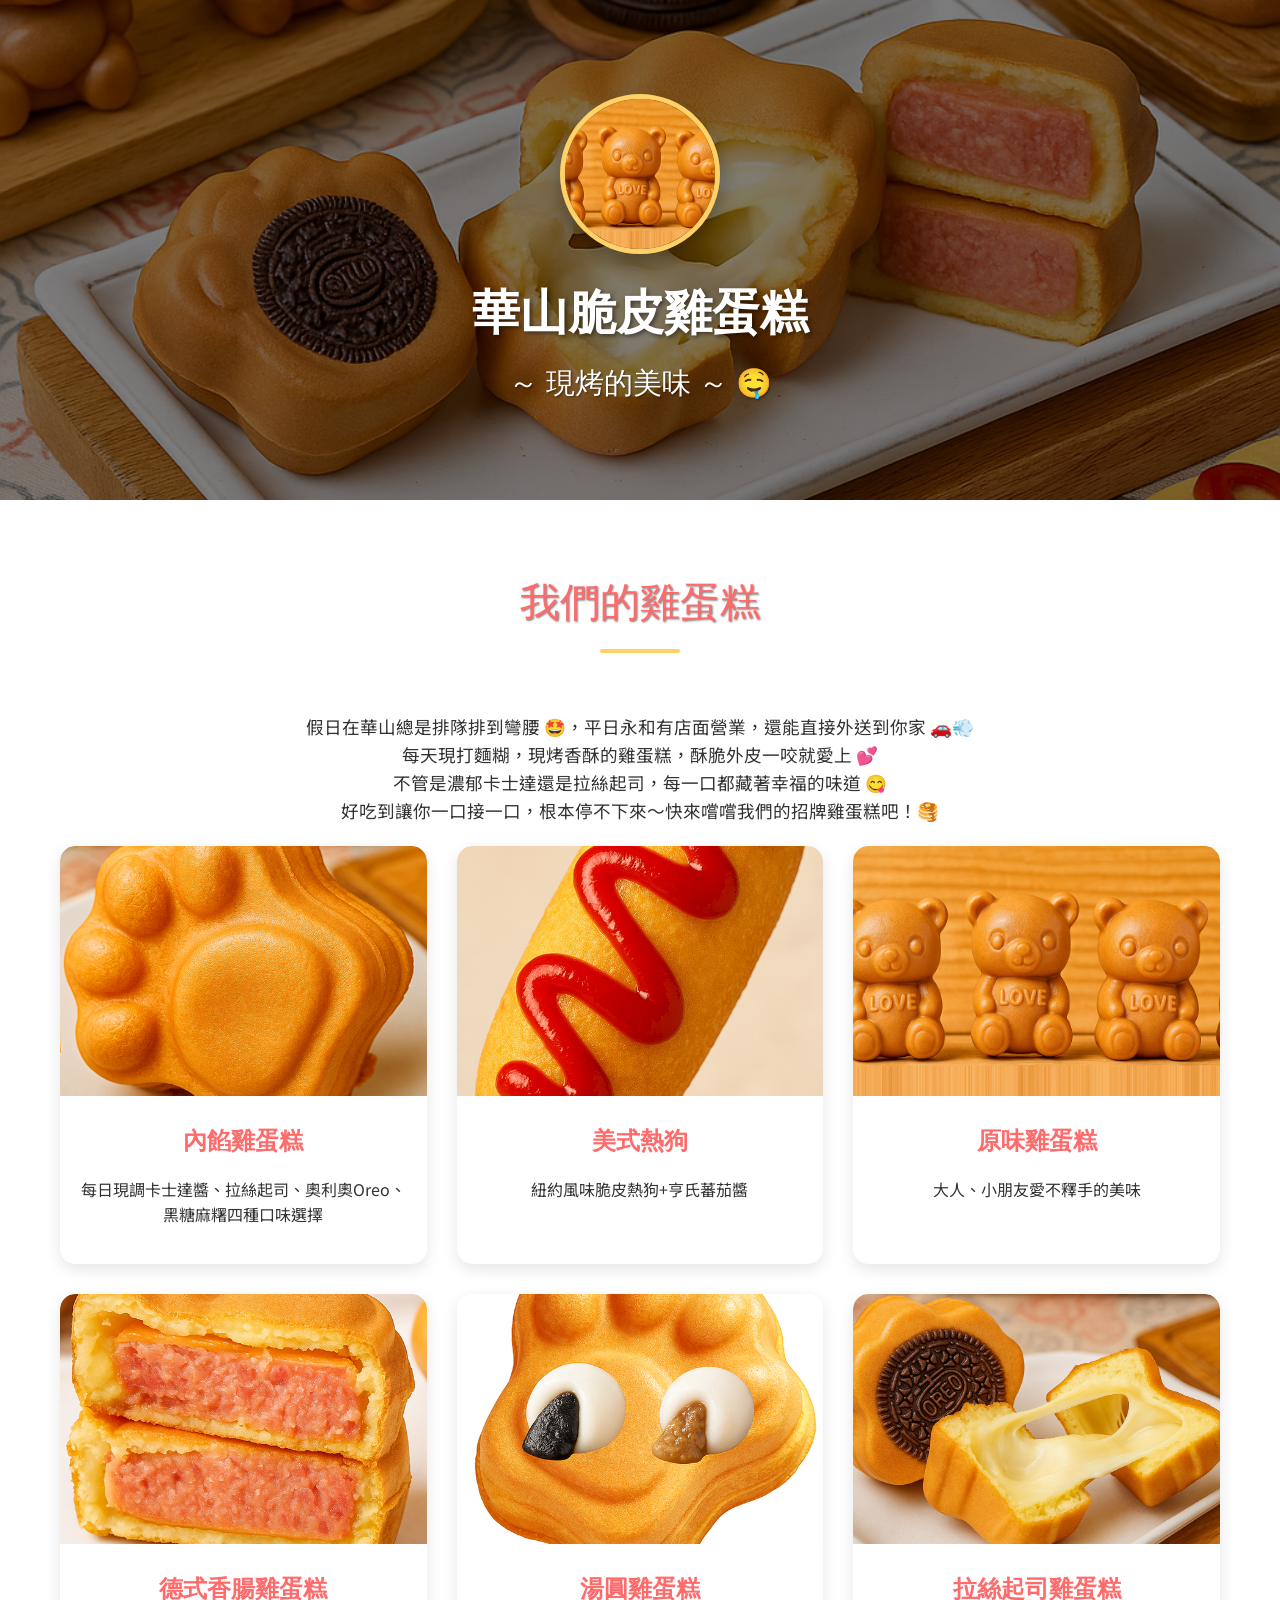
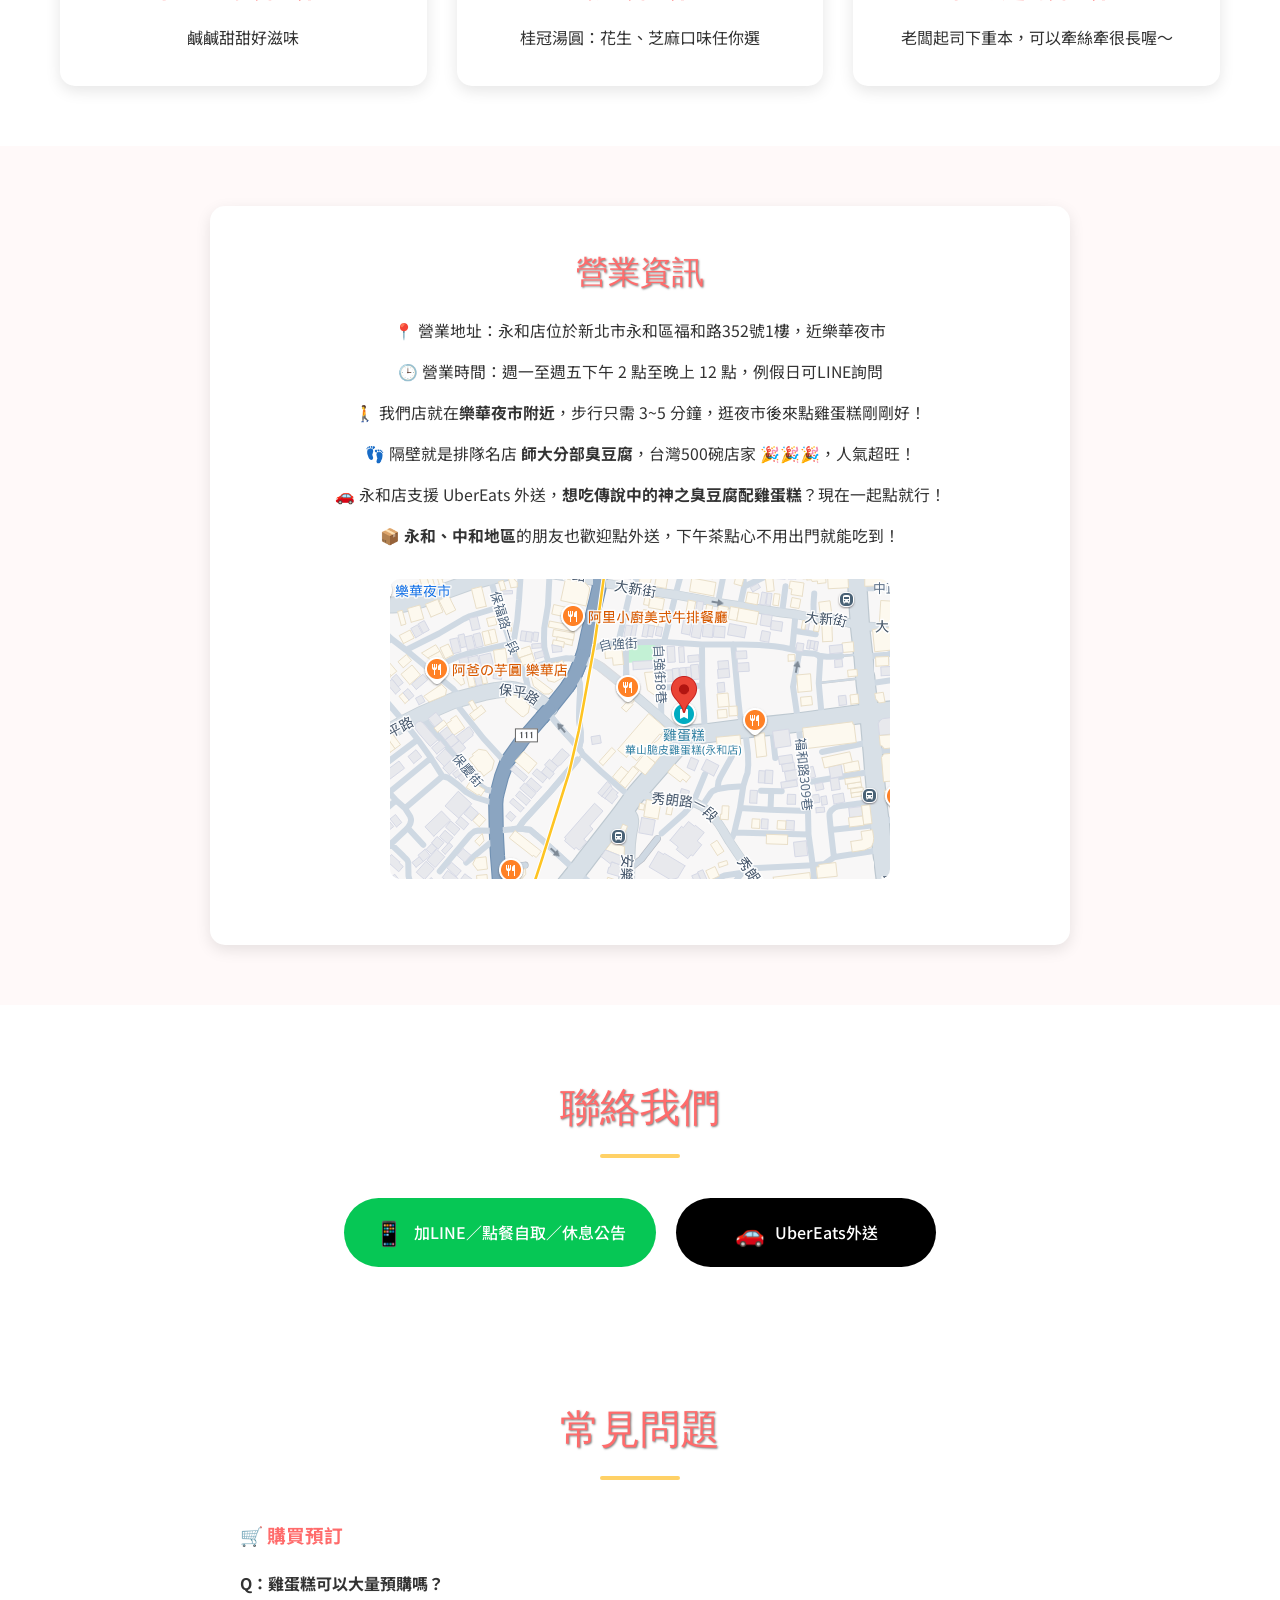
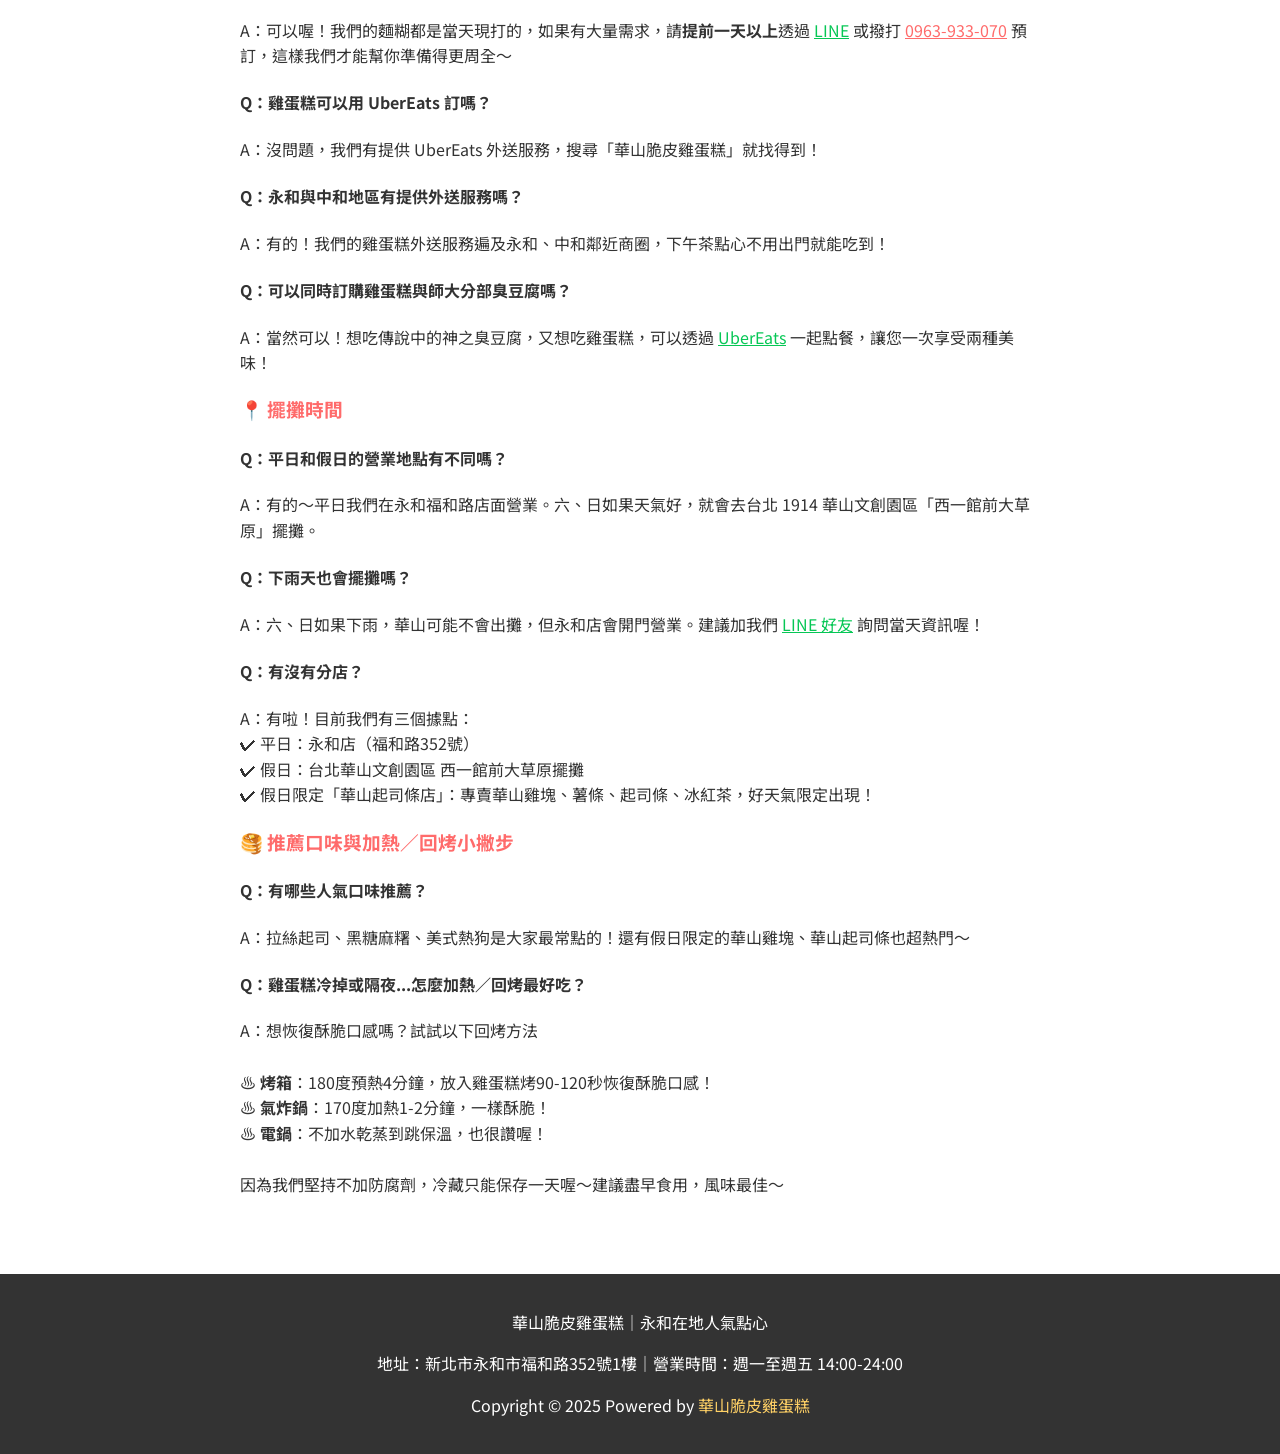
==== commit ff6036fd: "Update index.html" ====
--- a/index.html
+++ b/index.html
@@ -379,7 +379,7 @@
             <div class="contact-buttons">
                 <a href="https://lin.ee/6naLKdL" class="contact-button line-button" target="_blank">
                     <span class="button-icon">📱</span>
-                    <span>加LINE好友／自取點餐</span>
+                    <span>加LINE／點餐自取／休息公告</span>
                 </a>
                 <a href="https://www.ubereats.com/tw/store/%E8%8F%AF%E5%B1%B1%E9%9B%9E%E8%9B%8B%E7%B3%95-%7C-%E5%B8%AB%E5%A4%A7%E5%88%86%E9%83%A8%E8%87%AD%E8%B1%86%E8%85%90/QrEwI9F4Ujmydul7u_fVVA?diningMode=DELIVERY&ps=1" class="contact-button uber-button" target="_blank">
                     <span class="button-icon">🚗</span>
@@ -555,4 +555,4 @@
 
 
 </body>
-</html>+</html>
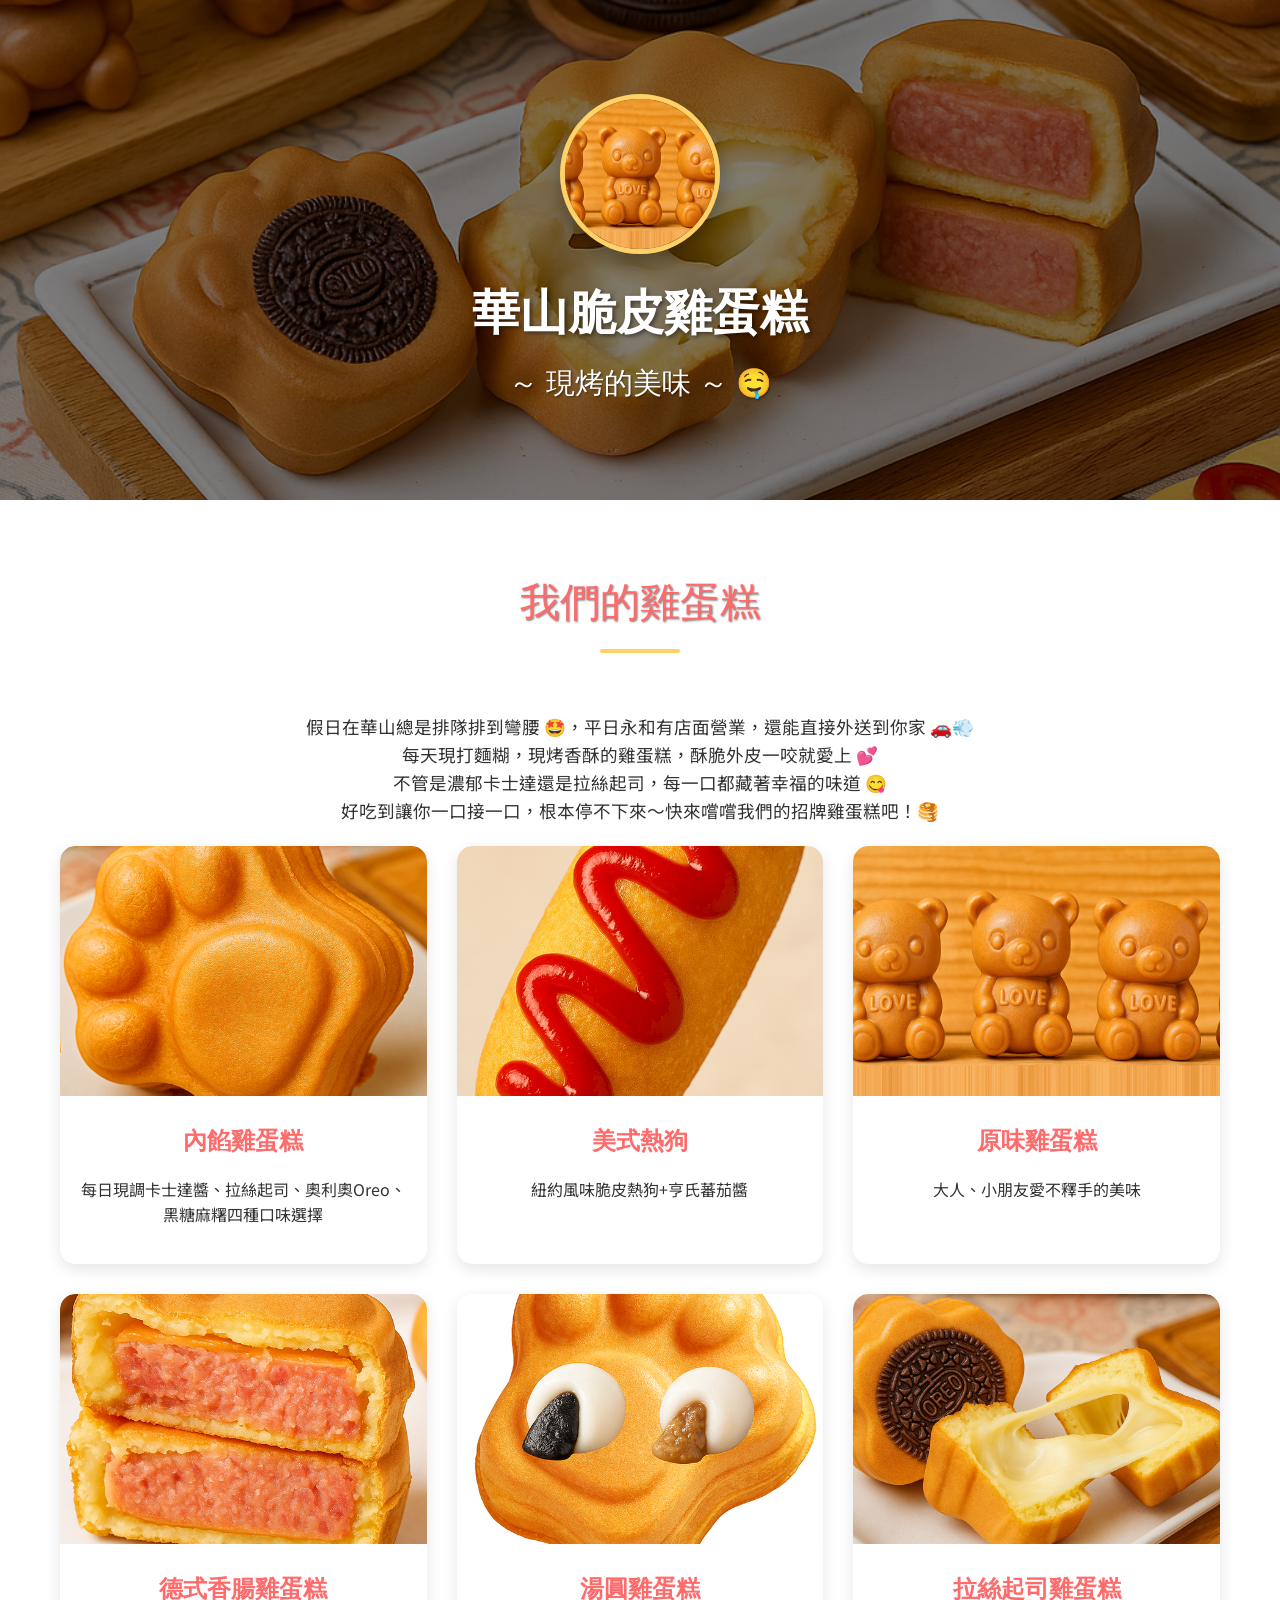
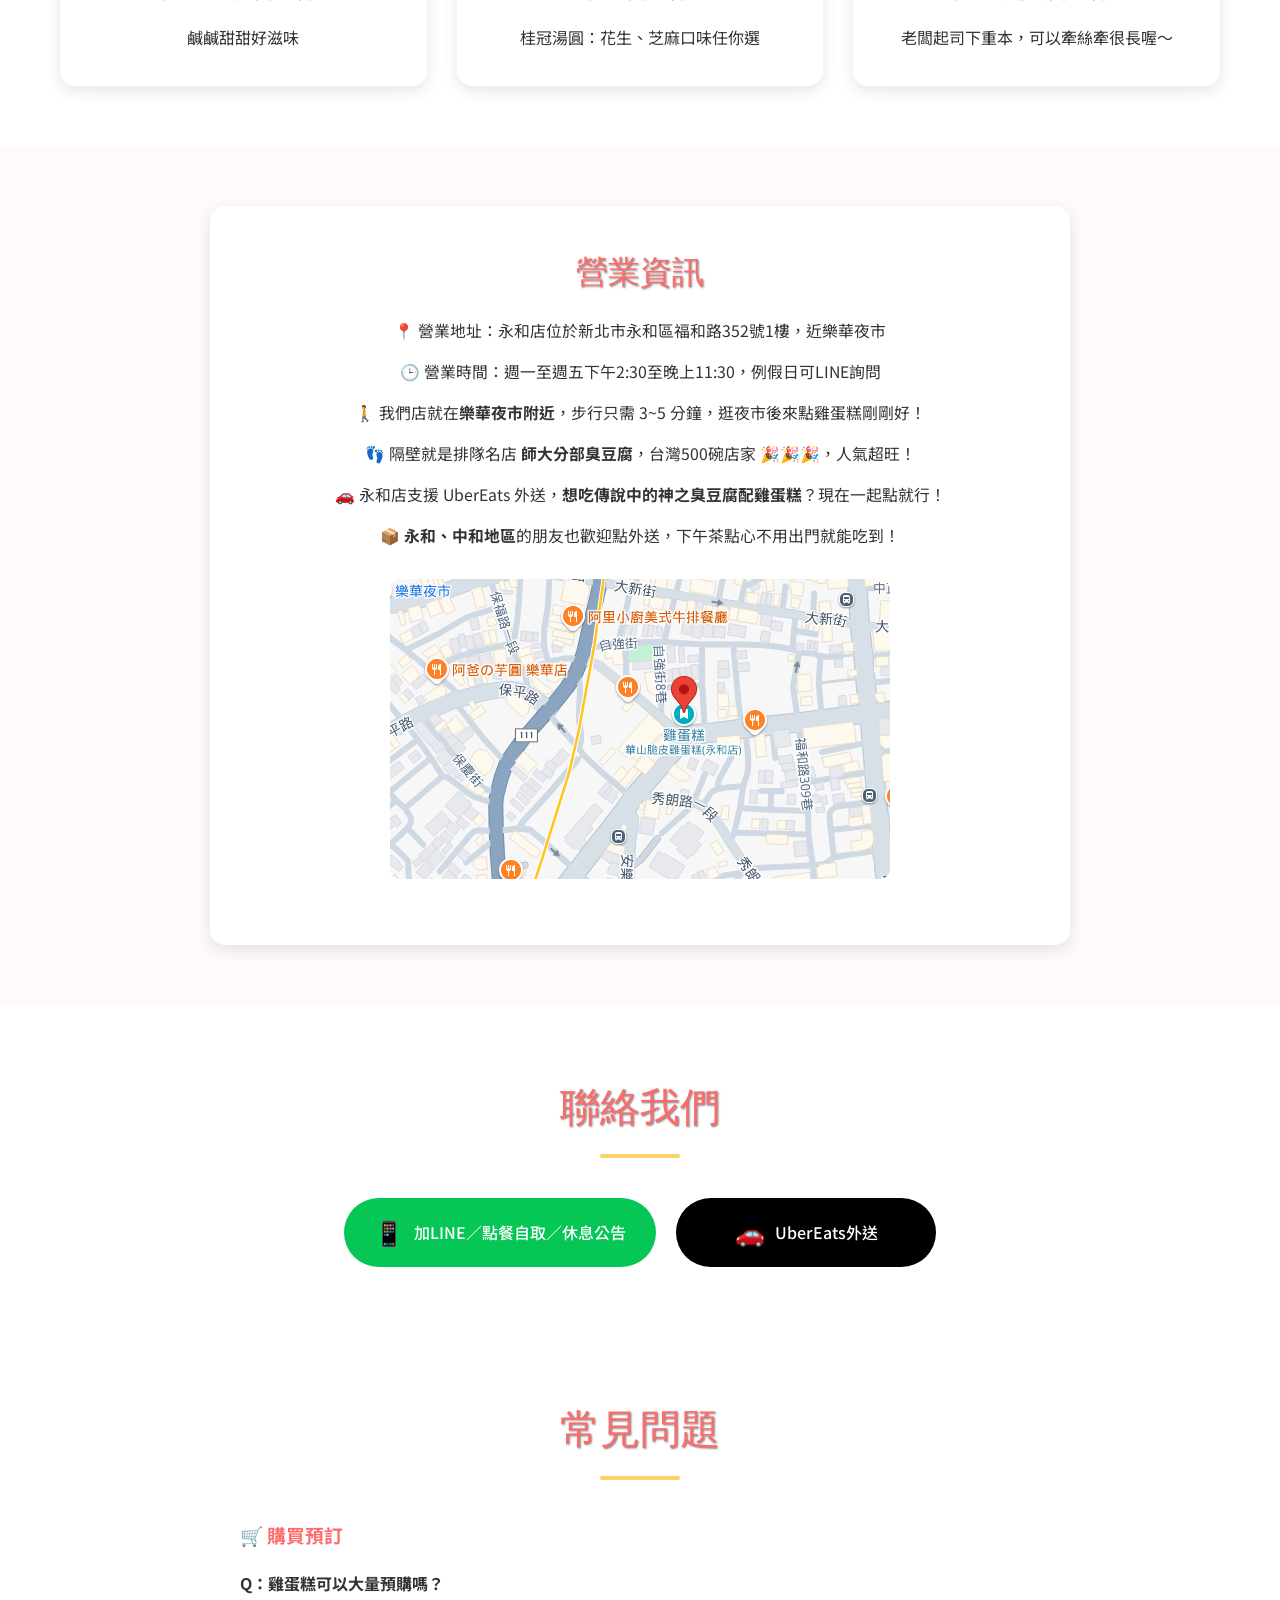
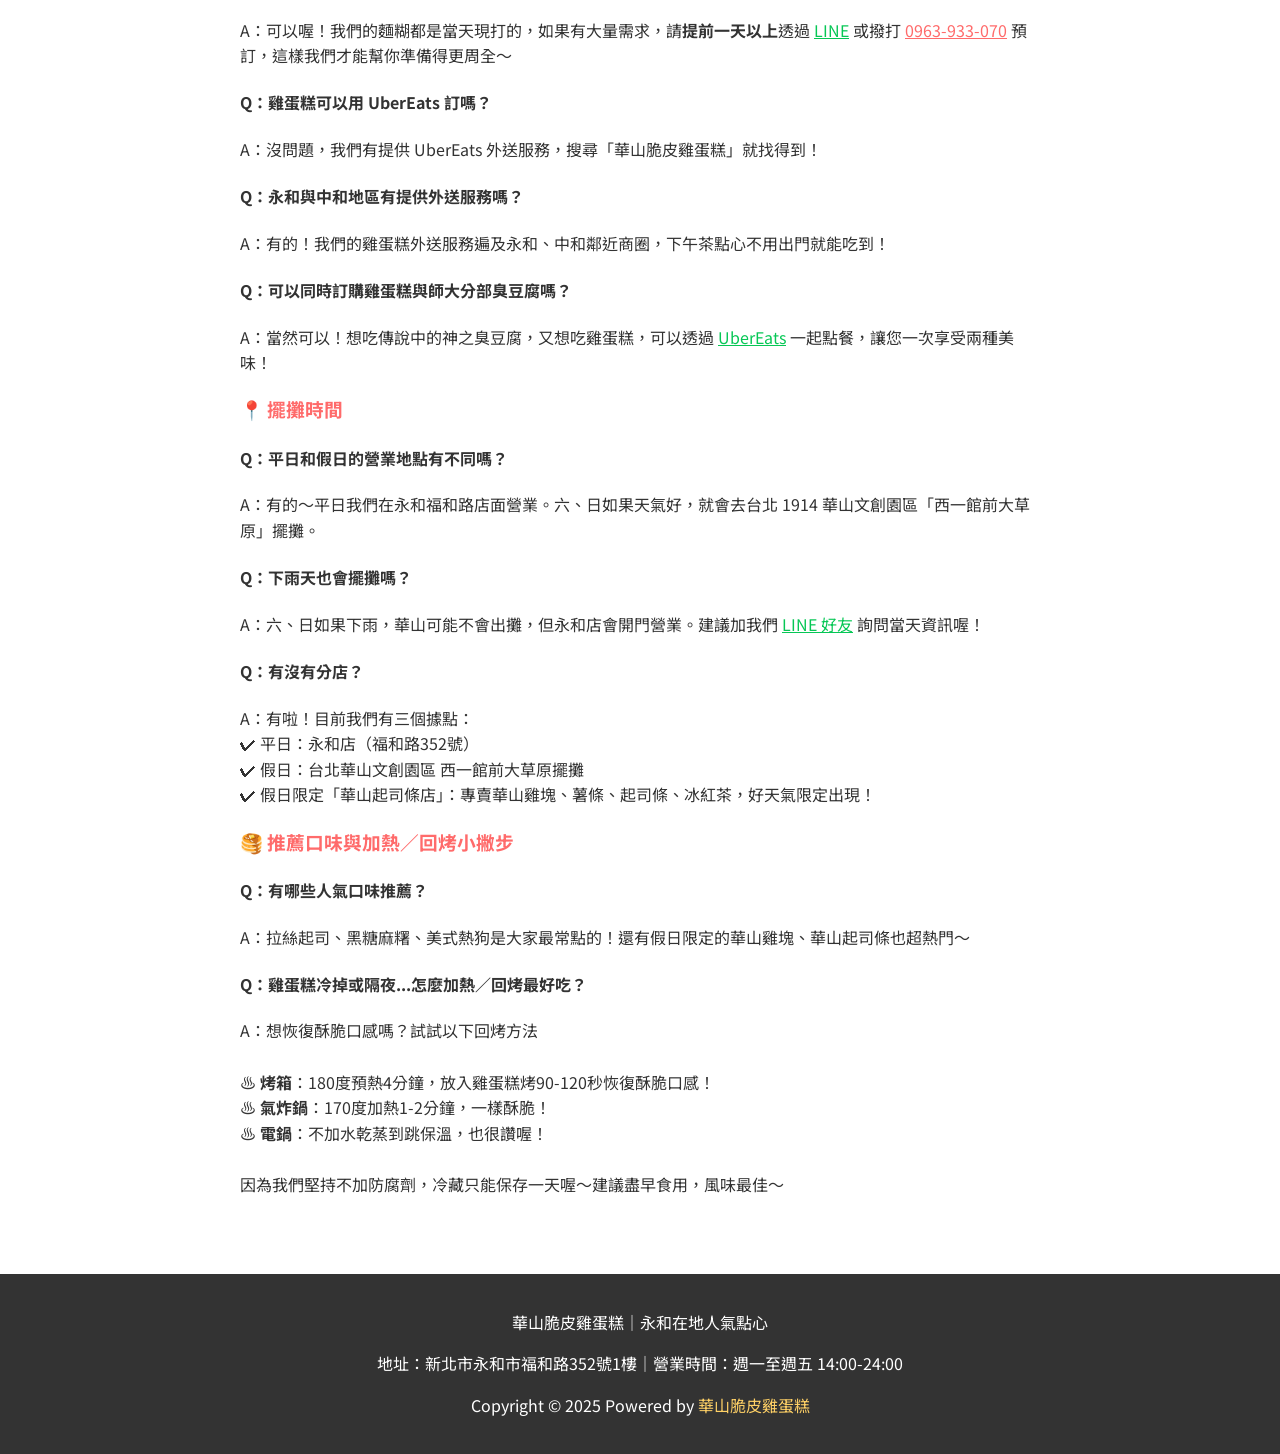
==== commit cc5bfa4c: "Add files via upload" ====
--- a/index.html
+++ b/index.html
@@ -356,7 +356,7 @@
         <div class="info-box">
             <h2 class="info-title">營業資訊</h2>
             <p class="info-text">📍 營業地址：永和店位於新北市永和區福和路352號1樓，近樂華夜市</p>
-            <p class="info-text">🕒 營業時間：週一至週五下午 2 點至晚上 12 點，例假日可LINE詢問</p>
+            <p class="info-text">🕒 營業時間：週一至週五下午2:30至晚上11:30，例假日可LINE詢問</p>
             <p class="info-text">🚶 我們店就在<strong>樂華夜市附近</strong>，步行只需 3~5 分鐘，逛夜市後來點雞蛋糕剛剛好！</p>
             <p class="info-text">👣 隔壁就是排隊名店 <strong>師大分部臭豆腐</strong>，台灣500碗店家 🎉🎉🎉，人氣超旺！</p>
             <p class="info-text">🚗 永和店支援 UberEats 外送，<strong>想吃傳說中的神之臭豆腐配雞蛋糕</strong>？現在一起點就行！</p>
@@ -555,4 +555,4 @@
 
 
 </body>
-</html>
+</html>
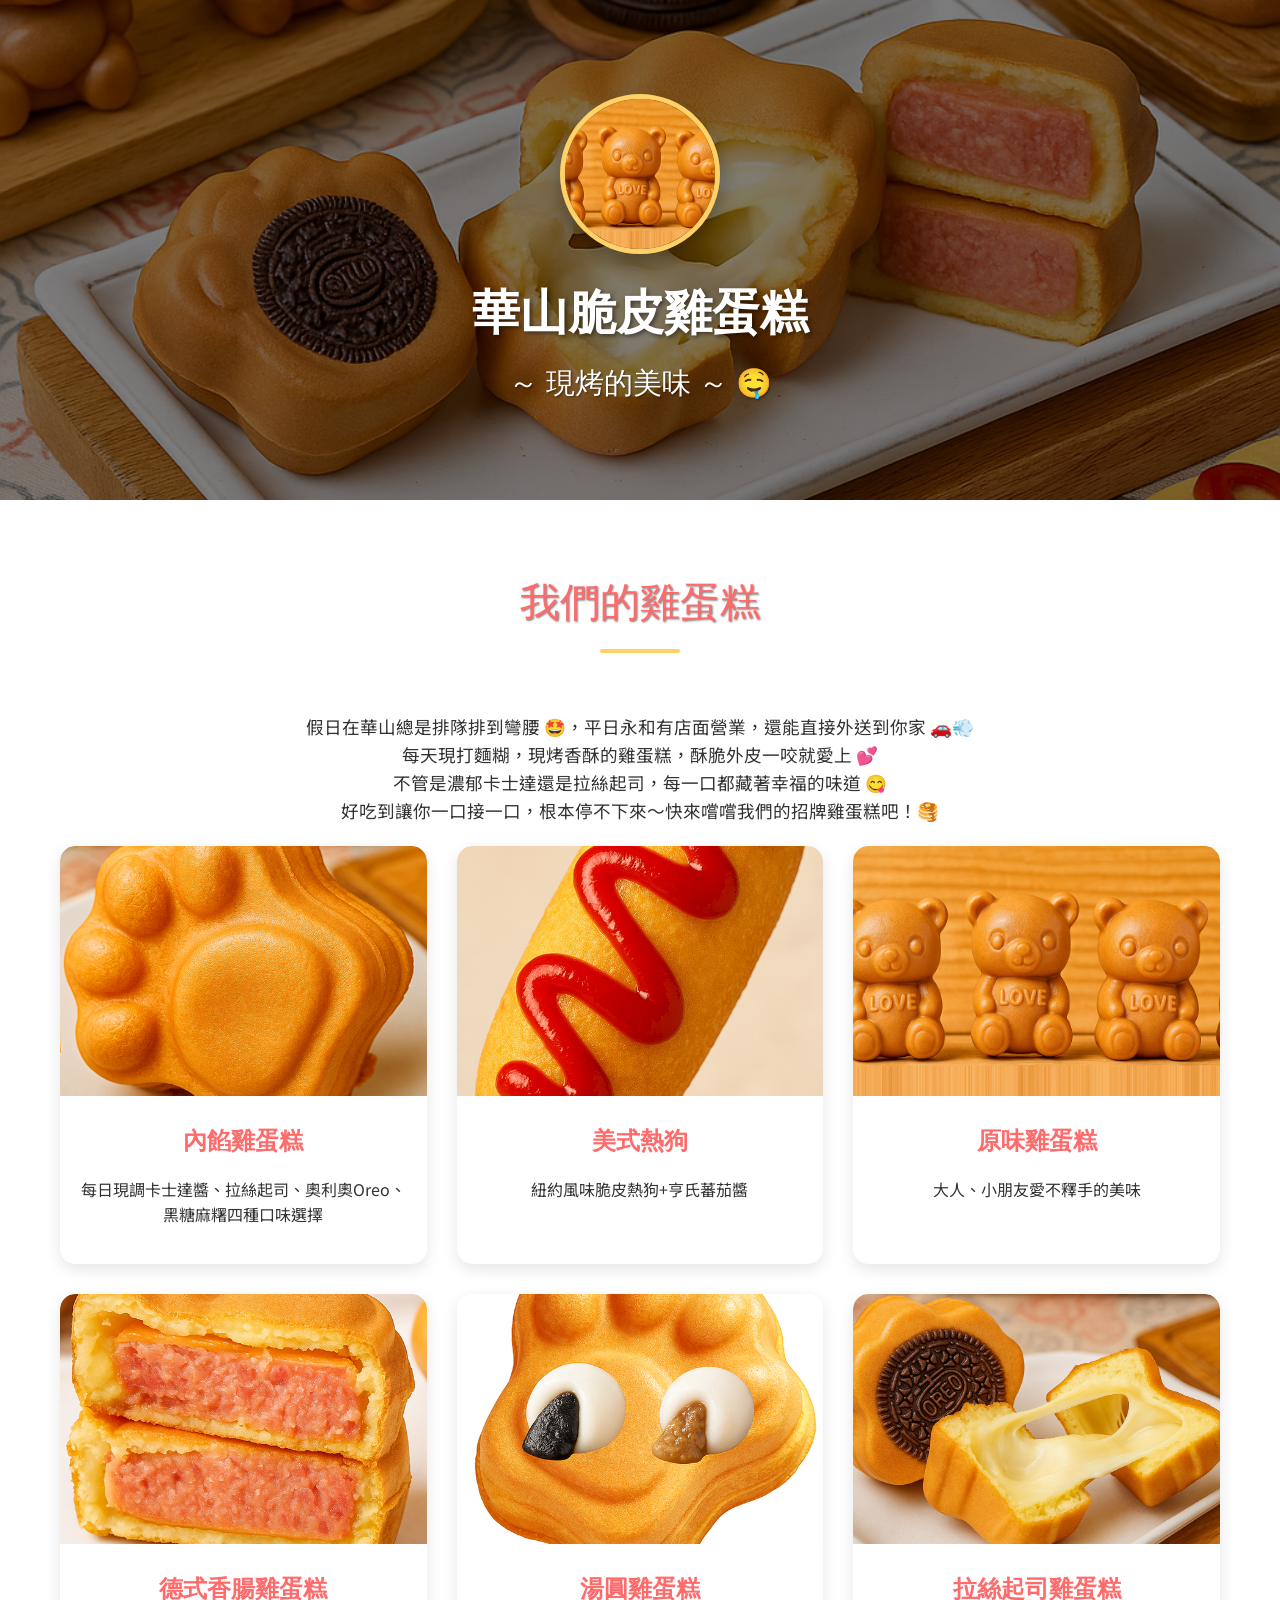
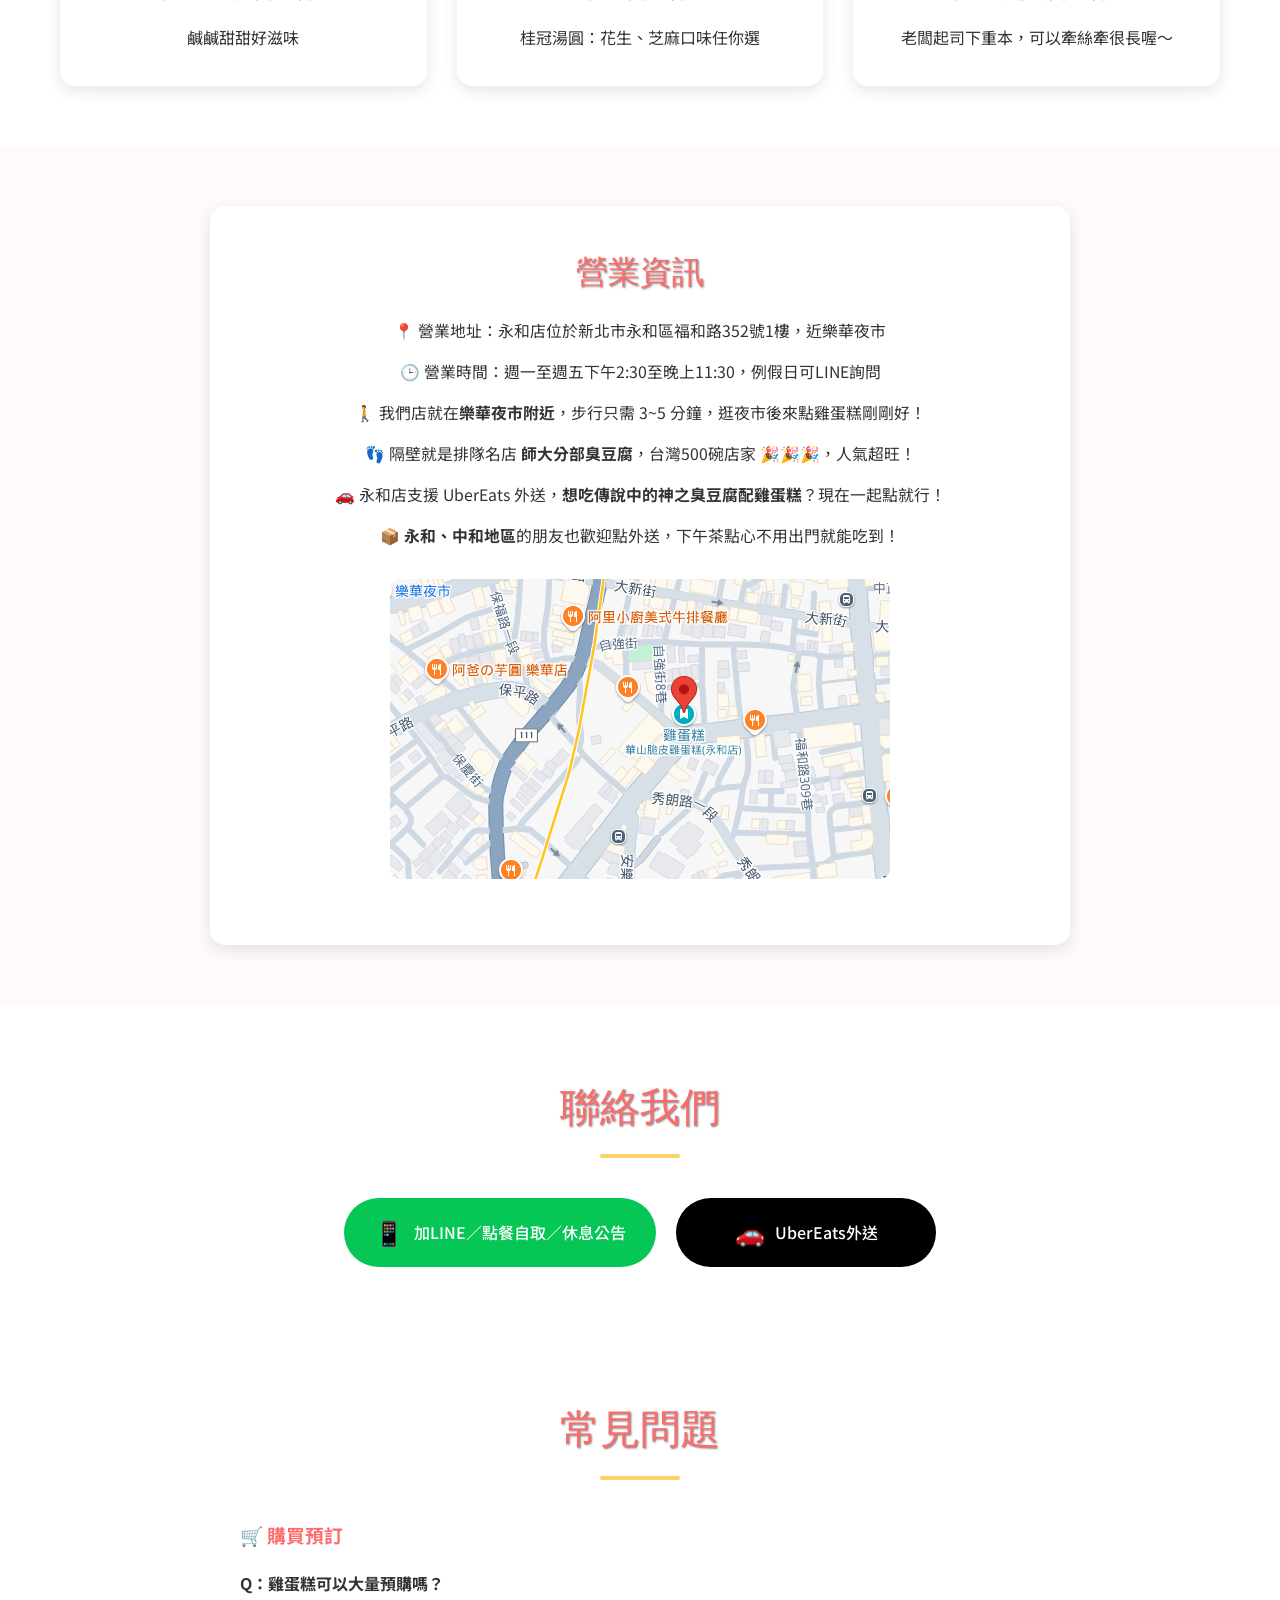
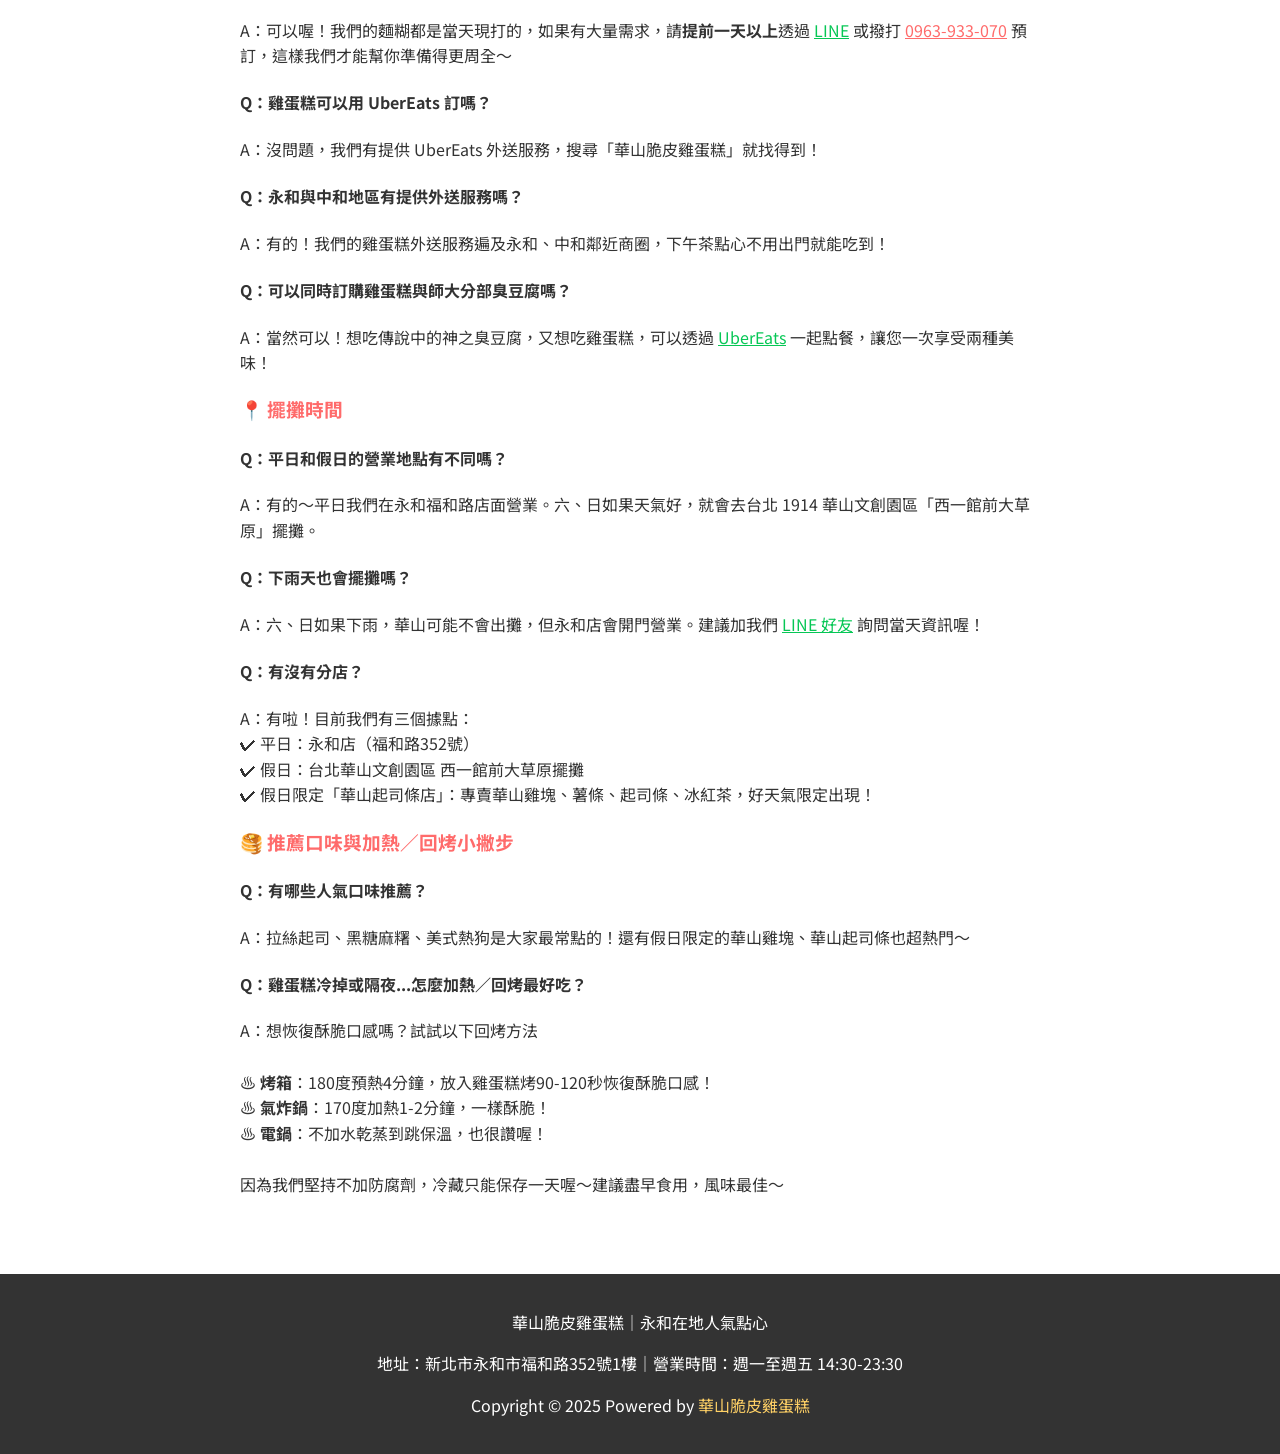
==== commit f964572e: "Update index.html" ====
--- a/index.html
+++ b/index.html
@@ -440,7 +440,7 @@
 
     <footer style="background-color: #333333; color: white; text-align: center; padding: 20px;">
     <p>華山脆皮雞蛋糕｜永和在地人氣點心</p>
-    <p>地址：新北市永和市福和路352號1樓｜營業時間：週一至週五 14:00-24:00</p>
+    <p>地址：新北市永和市福和路352號1樓｜營業時間：週一至週五 14:30-23:30</p>
     <p style="margin-top: 10px;">Copyright © 2025 Powered by <a href="mailto:hi@1914cake.com" style="color: #FFD166; text-decoration: none;">華山脆皮雞蛋糕</a></p>
 </footer>
 
@@ -555,4 +555,4 @@
 
 
 </body>
-</html>+</html>
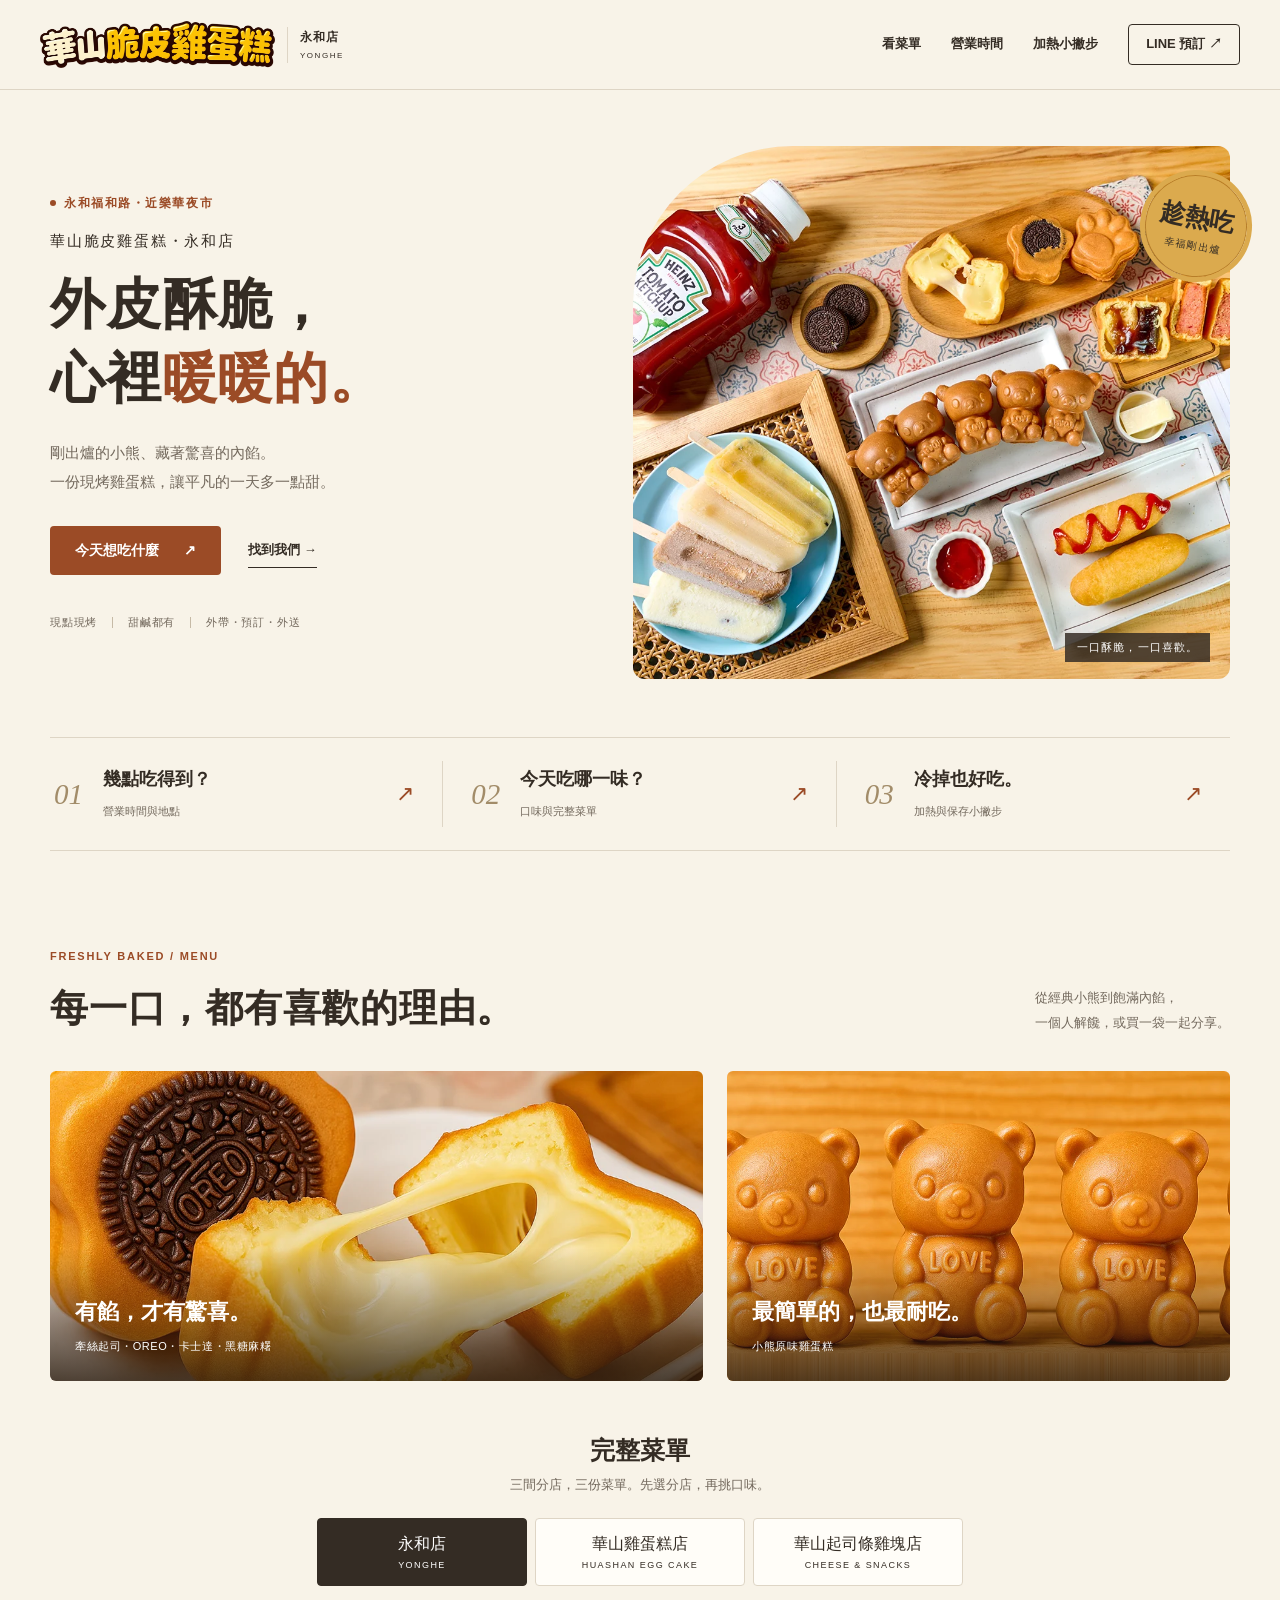
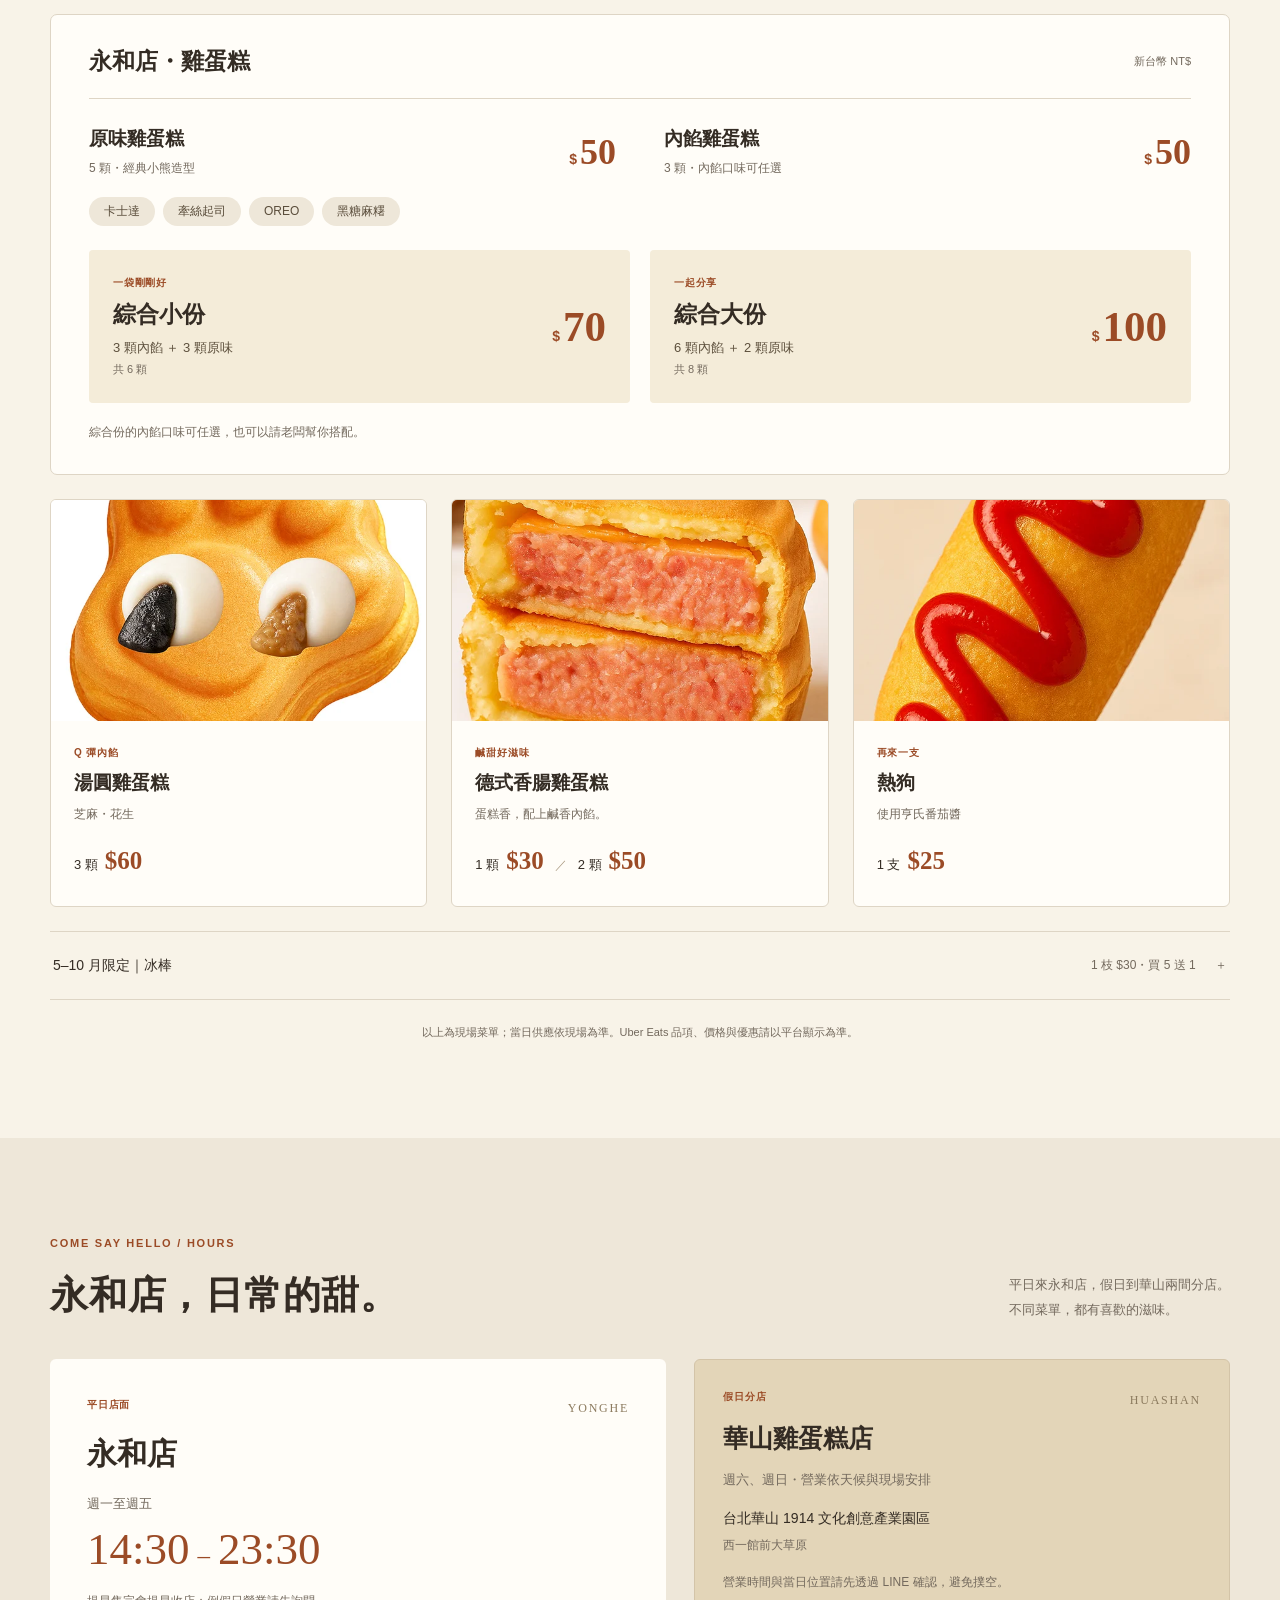
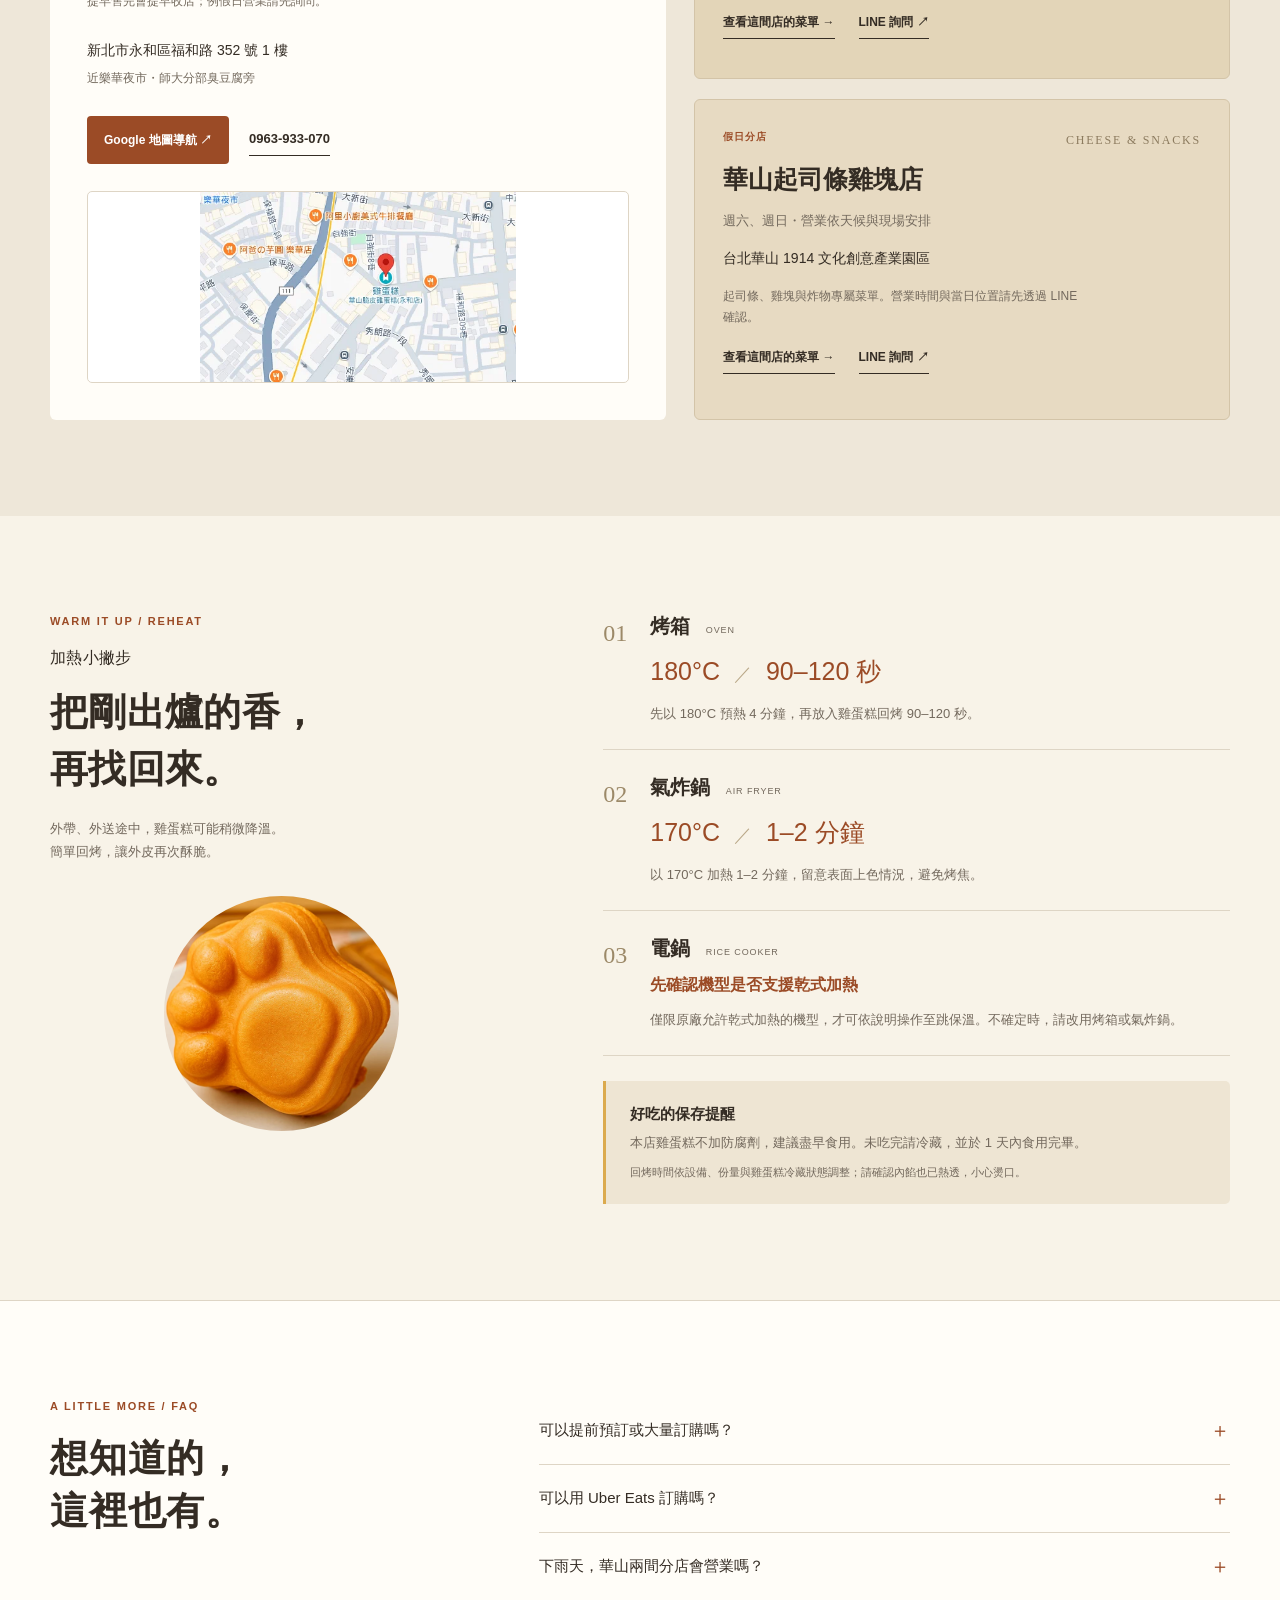
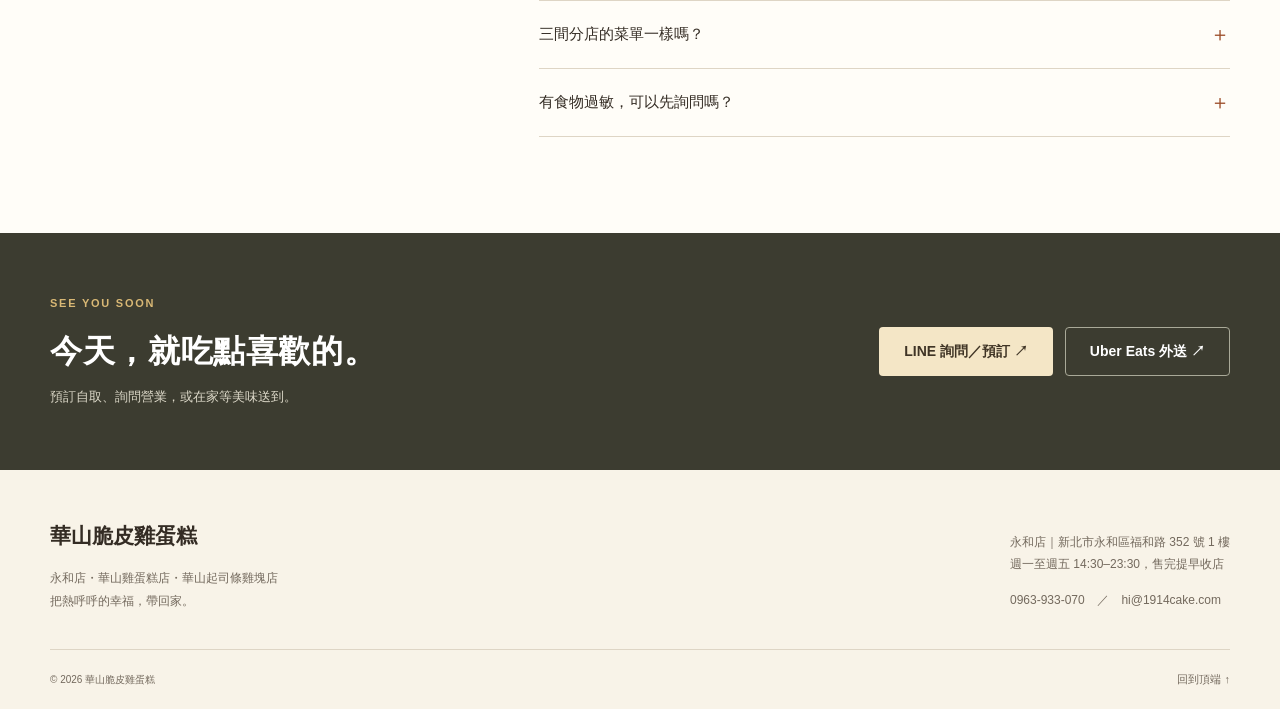
==== commit e47a2381: "Redesign 1914cake with three store menus, LINE anchors and SEO" ====
--- a/index.html
+++ b/index.html
@@ -1,558 +1,542 @@
-<!DOCTYPE html>
-<html lang="zh-TW">
+<!doctype html>
+<html lang="zh-Hant">
 <head>
-    <meta charset="UTF-8">
-    <meta name="viewport" content="width=device-width, initial-scale=1.0">
-    <meta name="description" content="雞蛋糕控不能錯過！永和華山脆皮雞蛋糕，主打現烤酥脆、每日現調卡士達醬、拉絲起司、奧利奧Oreo、黑糖麻糬、紐約風味脆皮熱狗、德式香腸，大人小孩都愛不釋手！歡迎來店品嚐或使用UberEats外送！">
-    <meta name="keywords" content="華山脆皮雞蛋糕,雞蛋糕,永和美食,永和小吃,脆皮雞蛋糕">
-    <link rel="canonical" href="https://www.1914cake.com"/>
-    <title>雞蛋糕推薦｜永和華山脆皮雞蛋糕・近樂華夜市、師大分部臭豆腐旁</title>
-    <link href="https://fonts.googleapis.com/css2?family=Noto+Sans+TC:wght@400;500;700&family=Montserrat:wght@600;700&display=swap" rel="stylesheet">
-    <!-- Favicon -->
-    <link rel="icon" type="image/png" sizes="32x32" href="https://www.1914cake.com/assets/images/favicon.png">
-	<link rel="icon" type="image/png" sizes="192x192" href="https://www.1914cake.com/assets/images/favicon.png">
-    <link rel="apple-touch-icon" href="https://www.1914cake.com/assets/images/favicon.png">
-	<link rel="icon" href="https://www.1914cake.com/favicon.ico" sizes="16x16 32x32 48x48" type="image/x-icon">
-	<link rel="shortcut icon" href="https://www.1914cake.com/favicon.ico" type="image/x-icon">
-
-
-    <!-- Open Graph Meta Tags -->
-    <meta property="og:type" content="website">
-    <meta property="og:title" content="雞蛋糕推薦｜永和華山脆皮雞蛋糕・近樂華夜市、師大分部臭豆腐旁">
-    <meta property="og:description" content="雞蛋糕控不能錯過！永和華山脆皮雞蛋糕，主打現烤酥脆、每日現調卡士達醬、拉絲起司、奧利奧Oreo、黑糖麻糬、紐約風味脆皮熱狗、德式香腸，大人小孩都愛不釋手！歡迎來店品嚐或使用UberEats外送！">
-    <meta property="og:url" content="https://www.1914cake.com/">
-    <meta property="og:image" content="https://www.1914cake.com/assets/images/banner.png">
-
-    <!-- Twitter Card Tags -->
-    <meta name="twitter:card" content="summary_large_image">
-    <meta name="twitter:title" content="雞蛋糕推薦｜永和華山脆皮雞蛋糕・近樂華夜市、師大分部臭豆腐旁">
-    <meta name="twitter:description" content="雞蛋糕控不能錯過！永和華山脆皮雞蛋糕，主打現烤酥脆、每日現調卡士達醬、拉絲起司、奧利奧Oreo、黑糖麻糬、紐約風味脆皮熱狗、德式香腸，大人小孩都愛不釋手！歡迎來店品嚐或使用UberEats外送！">
-    <meta name="twitter:image" content="https://www.1914cake.com/assets/images/banner.png">
-    <style>
-        :root {
-            --primary-color: #FF6B6B;
-            --secondary-color: #FFA3A3;
-            --dark-color: #333333;
-            --light-color: #FFF9F9;
-            --accent-color: #FFD166;
-        }
-
-        body {
-            font-family: 'Noto Sans TC', sans-serif;
-            margin: 0;
-            padding: 0;
-            background-color: var(--light-color);
-            color: var(--dark-color);
-            line-height: 1.6;
-        }
-
-        .container {
-            max-width: 1200px;
-            margin: 0 auto;
-            padding: 0 20px;
-        }
-
-        /* 頁首樣式 */
-        header {
-            background: linear-gradient(rgba(0,0,0,0.5), rgba(0,0,0,0.5)), url('assets/images/banner.png');
-            background-size: cover;
-            background-position: center;
-            height: 500px;
-            display: flex;
-            flex-direction: column;
-            justify-content: center;
-            align-items: center;
-            text-align: center;
-            color: white;
-            padding: 0 20px;
-        }
-
-        .logo {
-            width: 150px;
-            height: 150px;
-            border-radius: 50%;
-            object-fit: cover;
-            border: 5px solid var(--accent-color);
-            margin-bottom: 20px;
-            box-shadow: 0 10px 20px rgba(0,0,0,0.3);
-        }
-
-        h1 {
-            font-family: 'Montserrat', sans-serif;
-            font-size: 3rem;
-            margin: 0;
-            text-shadow: 2px 2px 4px rgba(0,0,0,0.5);
-        }
-
-        h2 {
-            font-family: 'Montserrat', sans-serif;
-            font-size: 1.8rem;
-            margin: 10px 0 0;
-            font-weight: 500;
-            text-shadow: 1px 1px 2px rgba(0,0,0,0.5);
-        }
-
-        /* 產品區樣式 */
-        .products {
-            padding: 60px 0;
-            background-color: white;
-        }
-
-        .section-title {
-            text-align: center;
-            font-family: 'Montserrat', sans-serif;
-            font-size: 2.5rem;
-            color: var(--primary-color);
-            margin-bottom: 40px;
-            position: relative;
-        }
-
-        .section-title:after {
-            content: "";
-            display: block;
-            width: 80px;
-            height: 4px;
-            background: var(--accent-color);
-            margin: 15px auto;
-            border-radius: 2px;
-        }
-
-        .product-grid {
-            display: grid;
-            grid-template-columns: repeat(auto-fill, minmax(300px, 1fr));
-            gap: 30px;
-            padding: 0 20px;
-        }
-
-        .product-card {
-            background: white;
-            border-radius: 15px;
-            overflow: hidden;
-            box-shadow: 0 5px 15px rgba(0,0,0,0.1);
-            transition: transform 0.3s, box-shadow 0.3s;
-        }
-
-        .product-card:hover {
-            transform: translateY(-10px);
-            box-shadow: 0 15px 30px rgba(0,0,0,0.2);
-        }
-
-        .product-image {
-            width: 100%;
-            height: 250px;
-            object-fit: cover;
-            border-radius: 15px 15px 0 0;
-        }
-
-        .product-info {
-            padding: 20px;
-            text-align: center;
-        }
-
-        .product-name {
-            font-family: 'Montserrat', sans-serif;
-            font-size: 1.5rem;
-            color: var(--primary-color);
-            margin: 0 0 10px;
-        }
-
-        /* 營業資訊區 */
-        .info-section {
-            background-color: var(--light-color);
-            padding: 60px 0;
-            text-align: center;
-        }
-
-        .info-box {
-            max-width: 800px;
-            margin: 0 auto;
-            background: white;
-            padding: 30px;
-            border-radius: 15px;
-            box-shadow: 0 5px 15px rgba(0,0,0,0.1);
-        }
-
-        .info-title {
-            font-family: 'Montserrat', sans-serif;
-            font-size: 2rem;
-            color: var(--primary-color);
-            margin-bottom: 20px;
-        }
-
-        .info-text {
-            font-size: 0.99rem;
-            margin-bottom: 15px;
-        }
-
-        .map-container {
-            margin: 30px 0;
-            border-radius: 15px;
-            overflow: hidden;
-        }
-
-        .map-container img {
-            height: auto;
-            border: none;
-            border-radius: 10px
-        }
-
-        /* 聯絡區 */
-        .contact-section {
-            padding: 60px 0;
-            background-color: white;
-            text-align: center;
-        }
-
-        .contact-buttons {
-            display: flex;
-            justify-content: center;
-            gap: 20px;
-            margin-top: 30px;
-            flex-wrap: wrap;
-        }
-
-        .contact-button {
-            display: inline-flex;
-            align-items: center;
-            justify-content: center;
-            padding: 15px 30px;
-            border-radius: 50px;
-            font-weight: 500;
-            text-decoration: none;
-            color: white;
-            transition: transform 0.3s, box-shadow 0.3s;
-            min-width: 200px;
-        }
-
-        .contact-button:hover {
-            transform: translateY(-5px);
-            box-shadow: 0 10px 20px rgba(0,0,0,0.2);
-        }
-
-        .line-button {
-            background-color: #06C755;
-        }
-
-        .uber-button {
-            background-color: #000000;
-        }
-
-        .button-icon {
-            margin-right: 10px;
-            font-size: 1.5rem;
-        }
-
-        /* 響應式設計 */
-        @media (max-width: 768px) {
-            header {
-                height: 400px;
-            }
-
-            h1 {
-                font-size: 2.5rem;
-            }
-
-            h2 {
-                font-size: 1.5rem;
-            }
-
-            .product-grid {
-                grid-template-columns: 1fr;
-            }
-
-            .contact-buttons {
-                flex-direction: column;
-                align-items: center;
-            }
-        }
-    </style>
-<!-- Google tag (gtag.js) -->
-<script async src="https://www.googletagmanager.com/gtag/js?id=G-WNB6L9MQDF"></script>
-<script>
-  window.dataLayer = window.dataLayer || [];
-  function gtag(){dataLayer.push(arguments);}
-  gtag('js', new Date());
-
-  gtag('config', 'G-WNB6L9MQDF');
-</script>
-</head>
-<body>
-    <!-- 頁首區 -->
-    <header>
-        <img src="assets/images/product3.png" alt="華山脆皮雞蛋糕" class="logo">
-        <h1>華山脆皮雞蛋糕</h1>
-        <h2>～ 現烤的美味 ～ 🤤</h2>
-    </header>
-    
-    <!-- 產品區 -->
-    <section class="products">
-        <div class="container">
-            <h2 class="section-title">我們的雞蛋糕</h2>
-<div style="text-align: center; max-width: 800px; margin: 0 auto; font-size: 1.1rem; padding: 20px;">
-  假日在華山總是排隊排到彎腰 🤩，平日永和有店面營業，還能直接外送到你家 🚗💨<br>
-  每天現打麵糊，現烤香酥的雞蛋糕，酥脆外皮一咬就愛上 💕<br>
-  不管是濃郁卡士達還是拉絲起司，每一口都藏著幸福的味道 😋<br>
-  好吃到讓你一口接一口，根本停不下來～快來嚐嚐我們的招牌雞蛋糕吧！🥞
-</div>
-
-            <div class="product-grid">
-                <!-- 產品卡片 -->
-                <div class="product-card">
-                    <img src="assets/images/product1.png" alt="永和雞蛋糕 卡士達口味推薦" class="product-image">
-                    <div class="product-info">
-                        <h3 class="product-name">內餡雞蛋糕</h3>
-                        <p>每日現調卡士達醬、拉絲起司、奧利奧Oreo、黑糖麻糬四種口味選擇</p>
-                    </div>
-                </div>
-                <div class="product-card">
-                    <img src="assets/images/product2.png" alt="夜市的美式熱狗" class="product-image">
-                    <div class="product-info">
-                        <h3 class="product-name">美式熱狗</h3>
-                        <p>紐約風味脆皮熱狗+亨氏蕃茄醬</p>
-                    </div>
-                </div>
-                <div class="product-card">
-                    <img src="assets/images/product3.png" alt="原味雞蛋糕" class="product-image">
-                    <div class="product-info">
-                        <h3 class="product-name">原味雞蛋糕</h3>
-                        <p>大人、小朋友愛不釋手的美味</p>
-                    </div>
-                </div>
-                <div class="product-card">
-                    <img src="assets/images/product4.png" alt="德式香腸雞蛋糕" class="product-image">
-                    <div class="product-info">
-                        <h3 class="product-name">德式香腸雞蛋糕</h3>
-                        <p>鹹鹹甜甜好滋味</p>
-                    </div>
-                </div>
-		<div class="product-card">
-                    <img src="assets/images/product5.png" alt="湯圓雞蛋糕" class="product-image">
-                    <div class="product-info">
-                        <h3 class="product-name">湯圓雞蛋糕</h3>
-                        <p>桂冠湯圓：花生、芝麻口味任你選</p>
-                    </div>
-                </div>
-		<!-- <div class="product-card">
-                    <img src="assets/images/product7.jpg" alt="桂山冰棒" class="product-image">
-                    <div class="product-info">
-                        <h3 class="product-name">台電桂山冰棒</h3>
-                        <p>只有夏天才有的</p>
-                    </div>
-                </div> -->
-		<div class="product-card">
-                    <img src="assets/images/product6.png" alt="拉絲起司雞蛋糕" class="product-image">
-                    <div class="product-info">
-                        <h3 class="product-name">拉絲起司雞蛋糕</h3>
-                        <p>老闆起司下重本，可以牽絲牽很長喔～</p>
-                    </div>
-                </div>
-            </div>
-        </div>
-    </section>
-    
-<!-- 營業資訊區 -->
-<section class="info-section">
-    <div class="container">
-        <div class="info-box">
-            <h2 class="info-title">營業資訊</h2>
-            <p class="info-text">📍 營業地址：永和店位於新北市永和區福和路352號1樓，近樂華夜市</p>
-            <p class="info-text">🕒 營業時間：週一至週五下午2:30至晚上11:30，例假日可LINE詢問</p>
-            <p class="info-text">🚶 我們店就在<strong>樂華夜市附近</strong>，步行只需 3~5 分鐘，逛夜市後來點雞蛋糕剛剛好！</p>
-            <p class="info-text">👣 隔壁就是排隊名店 <strong>師大分部臭豆腐</strong>，台灣500碗店家 🎉🎉🎉，人氣超旺！</p>
-            <p class="info-text">🚗 永和店支援 UberEats 外送，<strong>想吃傳說中的神之臭豆腐配雞蛋糕</strong>？現在一起點就行！</p>
-            <p class="info-text">📦 <strong>永和、中和地區</strong>的朋友也歡迎點外送，下午茶點心不用出門就能吃到！</p>
-
-            <!-- 地圖 -->
-            <div class="map-container">
-                <a href="https://maps.app.goo.gl/1pYwvo3BMQQMVytL6" target="_blank">
-                    <img src="assets/images/map_cr.png" alt="華山脆皮雞蛋糕 永和店 地圖位置">
-                </a>
-            </div>
-        </div>
-    </div>
-</section>
-
-    <!-- 聯絡區 -->
-    <section class="contact-section">
-        <div class="container">
-            <h2 class="section-title">聯絡我們</h2>
-            <div class="contact-buttons">
-                <a href="https://lin.ee/6naLKdL" class="contact-button line-button" target="_blank">
-                    <span class="button-icon">📱</span>
-                    <span>加LINE／點餐自取／休息公告</span>
-                </a>
-                <a href="https://www.ubereats.com/tw/store/%E8%8F%AF%E5%B1%B1%E9%9B%9E%E8%9B%8B%E7%B3%95-%7C-%E5%B8%AB%E5%A4%A7%E5%88%86%E9%83%A8%E8%87%AD%E8%B1%86%E8%85%90/QrEwI9F4Ujmydul7u_fVVA?diningMode=DELIVERY&ps=1" class="contact-button uber-button" target="_blank">
-                    <span class="button-icon">🚗</span>
-                    <span>UberEats外送</span>
-                </a>
-            </div>
-        </div>
-    </section>
-<section class="faq-section" style="padding: 60px 20px; background-color: #ffffff;">
-  <div class="container">
-    <h2 class="section-title">常見問題</h2>
-    <div style="max-width: 800px; margin: 0 auto; text-align: left;">
-
-      <h3 style="color: #FF6B6B;">🛒 購買預訂</h3>
-
-      <h4>Q：雞蛋糕可以大量預購嗎？</h4>
-      <p>A：可以喔！我們的麵糊都是當天現打的，如果有大量需求，請<strong>提前一天以上</strong>透過 <a href="https://lin.ee/6naLKdL" target="_blank" style="color: #06C755;">LINE</a> 或撥打 <a href="tel:0963933070" style="color: #FF6B6B;">0963-933-070</a> 預訂，這樣我們才能幫你準備得更周全～</p>
-
-      <h4>Q：雞蛋糕可以用 UberEats 訂嗎？</h4>
-      <p>A：沒問題，我們有提供 UberEats 外送服務，搜尋「華山脆皮雞蛋糕」就找得到！</p>
-
-      <h4>Q：永和與中和地區有提供外送服務嗎？</h4>
-      <p>A：有的！我們的雞蛋糕外送服務遍及永和、中和鄰近商圈，下午茶點心不用出門就能吃到！</p>
-
-      <h4>Q：可以同時訂購雞蛋糕與師大分部臭豆腐嗎？</h4>
-      <p>A：當然可以！想吃傳說中的神之臭豆腐，又想吃雞蛋糕，可以透過 <a href="https://www.ubereats.com/tw/store/%E8%8F%AF%E5%B1%B1%E9%9B%9E%E8%9B%8B%E7%B3%95-%7C-%E5%B8%AB%E5%A4%A7%E5%88%86%E9%83%A8%E8%87%AD%E8%B1%86%E8%85%90/QrEwI9F4Ujmydul7u_fVVA?diningMode=DELIVERY&ps=1" target="_blank" style="color: #06C755;">UberEats</a> 一起點餐，讓您一次享受兩種美味！</p>
-
-      <h3 style="color: #FF6B6B;">📍 擺攤時間</h3>
-
-      <h4>Q：平日和假日的營業地點有不同嗎？</h4>
-      <p>A：有的～平日我們在永和福和路店面營業。六、日如果天氣好，就會去台北 1914 華山文創園區「西一館前大草原」擺攤。</p>
-
-      <h4>Q：下雨天也會擺攤嗎？</h4>
-      <p>A：六、日如果下雨，華山可能不會出攤，但永和店會開門營業。建議加我們 <a href="https://lin.ee/6naLKdL" target="_blank" style="color: #06C755;">LINE 好友</a> 詢問當天資訊喔！</p>
-
-      <h4>Q：有沒有分店？</h4>
-      <p>A：有啦！目前我們有三個據點：<br>
-        ✔ 平日：永和店（福和路352號）<br>
-        ✔ 假日：台北華山文創園區 西一館前大草原擺攤<br>
-        ✔ 假日限定「華山起司條店」：專賣華山雞塊、薯條、起司條、冰紅茶，好天氣限定出現！</p>
-
-      <h3 style="color: #FF6B6B;">🥞 推薦口味與加熱／回烤小撇步</h3>
-
-      <h4>Q：有哪些人氣口味推薦？</h4>
-      <p>A：拉絲起司、黑糖麻糬、美式熱狗是大家最常點的！還有假日限定的華山雞塊、華山起司條也超熱門～</p>
-
-      <h4>Q：雞蛋糕冷掉或隔夜...怎麼加熱／回烤最好吃？</h4>
-      <p>A：想恢復酥脆口感嗎？試試以下回烤方法<br><br>
-        ♨️ <strong>烤箱</strong>：180度預熱4分鐘，放入雞蛋糕烤90-120秒恢復酥脆口感！<br>
-        ♨️ <strong>氣炸鍋</strong>：170度加熱1-2分鐘，一樣酥脆！<br>
-        ♨️ <strong>電鍋</strong>：不加水乾蒸到跳保溫，也很讚喔！<br><br>
-        因為我們堅持不加防腐劑，冷藏只能保存一天喔～建議盡早食用，風味最佳～</p>
-
-    </div>
-  </div>
-</section>
-
-
-    <footer style="background-color: #333333; color: white; text-align: center; padding: 20px;">
-    <p>華山脆皮雞蛋糕｜永和在地人氣點心</p>
-    <p>地址：新北市永和市福和路352號1樓｜營業時間：週一至週五 14:30-23:30</p>
-    <p style="margin-top: 10px;">Copyright © 2025 Powered by <a href="mailto:hi@1914cake.com" style="color: #FFD166; text-decoration: none;">華山脆皮雞蛋糕</a></p>
-</footer>
-
-<script type="application/ld+json">
+  <meta charset="utf-8">
+  <meta name="viewport" content="width=device-width, initial-scale=1, viewport-fit=cover">
+  <meta name="theme-color" content="#f8f3e8">
+  <title>華山脆皮雞蛋糕｜永和店・三店菜單、營業時間與回烤方法</title>
+  <meta name="description" content="華山脆皮雞蛋糕永和店，位於福和路352號、近樂華夜市，週一至週五14:30–23:30。查看永和店、華山雞蛋糕店、華山起司條雞塊店三店菜單，提供LINE預訂、電話、Uber Eats與回烤方法。">
+  <link rel="canonical" href="https://www.1914cake.com/">
+  <meta name="robots" content="index,follow,max-image-preview:large">
+  <link rel="icon" href="/favicon.ico" sizes="any">
+  <link rel="apple-touch-icon" href="/assets/images/favicon.png">
+  <meta property="og:locale" content="zh_TW">
+  <meta property="og:type" content="website">
+  <meta property="og:site_name" content="華山脆皮雞蛋糕">
+  <meta property="og:title" content="華山脆皮雞蛋糕｜把熱呼呼的幸福，帶回家。">
+  <meta property="og:description" content="以永和店為主，另有華山雞蛋糕店與起司條雞塊店。三店菜單、營業時間、加熱小撇步，一次找到。永和店週一至週五14:30–23:30。">
+  <meta property="og:url" content="https://www.1914cake.com/">
+  <meta property="og:image" content="https://www.1914cake.com/assets/web/social.jpg">
+  <meta property="og:image:width" content="1200">
+  <meta property="og:image:height" content="630">
+  <meta property="og:image:alt" content="華山脆皮雞蛋糕的小熊原味、包餡雞蛋糕與熱狗">
+  <meta name="twitter:card" content="summary_large_image">
+  <meta name="twitter:title" content="華山脆皮雞蛋糕｜菜單・營業時間・回烤方法">
+  <meta name="twitter:description" content="永和福和路的現烤脆皮雞蛋糕。另有華山雞蛋糕店與起司條雞塊店，三店各有美味。">
+  <meta name="twitter:image" content="https://www.1914cake.com/assets/web/social.jpg">
+  <link rel="preload" as="image" href="/assets/web/hero.webp">
+  <link rel="stylesheet" href="/assets/css/site.css?v=20261029">
+  <script defer src="/assets/js/site.js?v=20261029"></script>
+  <script type="application/ld+json" id="business-data">
 {
   "@context": "https://schema.org",
-  "@type": "FAQPage",
-  "mainEntity": [
+  "@graph": [
     {
-      "@type": "Question",
-      "name": "雞蛋糕可以大量預購嗎？",
-      "acceptedAnswer": {
-        "@type": "Answer",
-        "text": "可以喔！我們的麵糊都是當天現打的，如果有大量需求，請提前一天以上透過 LINE 或撥打 0963-933-070 預訂，這樣我們才能幫你準備得更周全～"
+      "@type": "WebSite",
+      "@id": "https://www.1914cake.com/#website",
+      "url": "https://www.1914cake.com/",
+      "name": "華山脆皮雞蛋糕",
+      "inLanguage": "zh-Hant"
+    },
+    {
+      "@type": "WebPage",
+      "@id": "https://www.1914cake.com/#webpage",
+      "url": "https://www.1914cake.com/",
+      "name": "華山脆皮雞蛋糕｜永和店・三店菜單、營業時間與回烤方法",
+      "isPartOf": {
+        "@id": "https://www.1914cake.com/#website"
+      },
+      "inLanguage": "zh-Hant",
+      "about": {
+        "@id": "https://www.1914cake.com/#yonghe"
       }
     },
     {
-      "@type": "Question",
-      "name": "雞蛋糕可以用 UberEats 訂嗎？",
-      "acceptedAnswer": {
-        "@type": "Answer",
-        "text": "沒問題，我們有提供 UberEats 外送服務，搜尋「華山脆皮雞蛋糕」就找得到！"
+      "@type": "Bakery",
+      "@id": "https://www.1914cake.com/#yonghe",
+      "name": "華山脆皮雞蛋糕 永和店",
+      "url": "https://www.1914cake.com/",
+      "image": "https://www.1914cake.com/assets/web/social.jpg",
+      "telephone": "+886963933070",
+      "priceRange": "NT$25–100",
+      "servesCuisine": [
+        "雞蛋糕",
+        "台式點心"
+      ],
+      "hasMap": "https://maps.app.goo.gl/1pYwvo3BMQQMVytL6",
+      "address": {
+        "@type": "PostalAddress",
+        "streetAddress": "福和路352號1樓",
+        "addressLocality": "永和區",
+        "addressRegion": "新北市",
+        "postalCode": "234",
+        "addressCountry": "TW"
+      },
+      "openingHoursSpecification": [
+        {
+          "@type": "OpeningHoursSpecification",
+          "dayOfWeek": [
+            "Monday",
+            "Tuesday",
+            "Wednesday",
+            "Thursday",
+            "Friday"
+          ],
+          "opens": "14:30",
+          "closes": "23:30"
+        }
+      ],
+      "hasMenu": {
+        "@id": "https://www.1914cake.com/#yonghe-menu"
       }
     },
     {
-      "@type": "Question",
-      "name": "永和與中和地區有提供外送服務嗎？",
-      "acceptedAnswer": {
-        "@type": "Answer",
-        "text": "有的！我們的雞蛋糕外送服務遍及永和、中和鄰近商圈，下午茶點心不用出門就能吃到！"
+      "@type": "Menu",
+      "@id": "https://www.1914cake.com/#yonghe-menu",
+      "name": "永和店菜單",
+      "url": "https://www.1914cake.com/#menu-yonghe",
+      "inLanguage": "zh-Hant",
+      "hasMenuSection": [
+        {
+          "@type": "MenuSection",
+          "name": "雞蛋糕",
+          "hasMenuItem": [
+            {
+              "@type": "MenuItem",
+              "name": "原味雞蛋糕",
+              "description": "5顆",
+              "offers": {
+                "@type": "Offer",
+                "price": "50",
+                "priceCurrency": "TWD"
+              }
+            },
+            {
+              "@type": "MenuItem",
+              "name": "內餡雞蛋糕",
+              "description": "3顆；卡士達、牽絲起司、OREO、黑糖麻糬可任選",
+              "offers": {
+                "@type": "Offer",
+                "price": "50",
+                "priceCurrency": "TWD"
+              }
+            },
+            {
+              "@type": "MenuItem",
+              "name": "綜合小份",
+              "description": "3顆內餡＋3顆原味，共6顆",
+              "offers": {
+                "@type": "Offer",
+                "price": "70",
+                "priceCurrency": "TWD"
+              }
+            },
+            {
+              "@type": "MenuItem",
+              "name": "綜合大份",
+              "description": "6顆內餡＋2顆原味，共8顆",
+              "offers": {
+                "@type": "Offer",
+                "price": "100",
+                "priceCurrency": "TWD"
+              }
+            },
+            {
+              "@type": "MenuItem",
+              "name": "湯圓雞蛋糕",
+              "description": "3顆；芝麻、花生",
+              "offers": {
+                "@type": "Offer",
+                "price": "60",
+                "priceCurrency": "TWD"
+              }
+            },
+            {
+              "@type": "MenuItem",
+              "name": "德式香腸雞蛋糕",
+              "offers": [
+                {
+                  "@type": "Offer",
+                  "name": "1顆",
+                  "price": "30",
+                  "priceCurrency": "TWD"
+                },
+                {
+                  "@type": "Offer",
+                  "name": "2顆",
+                  "price": "50",
+                  "priceCurrency": "TWD"
+                }
+              ]
+            }
+          ]
+        },
+        {
+          "@type": "MenuSection",
+          "name": "點心",
+          "hasMenuItem": [
+            {
+              "@type": "MenuItem",
+              "name": "熱狗",
+              "description": "1支，使用亨氏番茄醬",
+              "offers": {
+                "@type": "Offer",
+                "price": "25",
+                "priceCurrency": "TWD"
+              }
+            },
+            {
+              "@type": "MenuItem",
+              "name": "冰棒",
+              "description": "5–10月限定；牛奶、鳳梨、花生、百香果；買5送1",
+              "offers": {
+                "@type": "Offer",
+                "name": "1枝",
+                "price": "30",
+                "priceCurrency": "TWD"
+              }
+            }
+          ]
+        }
+      ]
+    },
+    {
+      "@type": "Menu",
+      "@id": "https://www.1914cake.com/#menu-huashan",
+      "name": "華山雞蛋糕店菜單",
+      "url": "https://www.1914cake.com/#menu-huashan",
+      "inLanguage": "zh-Hant",
+      "hasMenuSection": {
+        "@type": "MenuSection",
+        "name": "華山雞蛋糕店菜單",
+        "hasMenuItem": [
+          {
+            "@type": "MenuItem",
+            "name": "五種口味一次滿足",
+            "description": "卡士達、牽絲起司、黑糖麻糬、OREO、脆皮原味各1顆，共5顆",
+            "offers": [
+              {
+                "@type": "Offer",
+                "name": "5顆",
+                "price": "70",
+                "priceCurrency": "TWD"
+              }
+            ]
+          },
+          {
+            "@type": "MenuItem",
+            "name": "內餡任選",
+            "description": "卡士達、牽絲起司、黑糖麻糬、OREO",
+            "offers": [
+              {
+                "@type": "Offer",
+                "name": "3顆",
+                "price": "50",
+                "priceCurrency": "TWD"
+              }
+            ]
+          },
+          {
+            "@type": "MenuItem",
+            "name": "脆皮原味",
+            "description": "小熊原味雞蛋糕",
+            "offers": [
+              {
+                "@type": "Offer",
+                "name": "5顆",
+                "price": "50",
+                "priceCurrency": "TWD"
+              }
+            ]
+          }
+        ]
       }
     },
     {
-      "@type": "Question",
-      "name": "可以同時訂購雞蛋糕與師大分部臭豆腐嗎？",
-      "acceptedAnswer": {
-        "@type": "Answer",
-        "text": "當然可以！想吃傳說中的神之臭豆腐，又想吃雞蛋糕，可以透過 UberEats 一起點餐，讓您一次享受兩種美味！"
-      }
-    },
-    {
-      "@type": "Question",
-      "name": "平日和假日的營業地點有不同嗎？",
-      "acceptedAnswer": {
-        "@type": "Answer",
-        "text": "有的～平日我們在永和福和路店面營業。六、日如果天氣好，就會去台北 1914 華山文創園區「西一館前大草原」擺攤。"
-      }
-    },
-    {
-      "@type": "Question",
-      "name": "下雨天也會擺攤嗎？",
-      "acceptedAnswer": {
-        "@type": "Answer",
-        "text": "六、日如果下雨，華山可能不會出攤，但永和店會開門營業。建議加入我們的 LINE 好友詢問當天資訊喔！"
-      }
-    },
-    {
-      "@type": "Question",
-      "name": "有沒有分店？",
-      "acceptedAnswer": {
-        "@type": "Answer",
-        "text": "目前我們有三個據點：平日為永和福和路店；假日於華山文創園區擺攤；另有假日限定的華山起司條店，販售雞塊、薯條、冰紅茶等人氣品項。"
-      }
-    },
-    {
-      "@type": "Question",
-      "name": "有哪些人氣口味推薦？",
-      "acceptedAnswer": {
-        "@type": "Answer",
-        "text": "拉絲起司、黑糖麻糬、美式熱狗是大家最常點的！假日限定的華山雞塊與起司條也非常受歡迎。"
-      }
-    },
-    {
-      "@type": "Question",
-      "name": "雞蛋糕冷掉或隔夜怎麼加熱最好吃？",
-      "acceptedAnswer": {
-        "@type": "Answer",
-        "text": "可用烤箱180度烤90~120秒、氣炸鍋170度加熱1~2分鐘，或電鍋乾蒸。因無添加防腐劑，建議冷藏一天內食用完畢，風味最佳。"
+      "@type": "Menu",
+      "@id": "https://www.1914cake.com/#menu-fried",
+      "name": "華山起司條雞塊店菜單",
+      "url": "https://www.1914cake.com/#menu-fried",
+      "inLanguage": "zh-Hant",
+      "hasMenuSection": {
+        "@type": "MenuSection",
+        "name": "華山起司條雞塊店菜單",
+        "hasMenuItem": [
+          {
+            "@type": "MenuItem",
+            "name": "1號餐",
+            "description": "起司條＋冰紅茶",
+            "offers": [
+              {
+                "@type": "Offer",
+                "name": "套餐",
+                "price": "90",
+                "priceCurrency": "TWD"
+              }
+            ]
+          },
+          {
+            "@type": "MenuItem",
+            "name": "2號餐",
+            "description": "起司條＋炸物四選一：雞塊小份3塊、花枝丸小份3顆、小熱狗小份5個、大熱狗1支；不含薯條",
+            "offers": [
+              {
+                "@type": "Offer",
+                "name": "套餐",
+                "price": "100",
+                "priceCurrency": "TWD"
+              }
+            ]
+          },
+          {
+            "@type": "MenuItem",
+            "name": "3號餐",
+            "description": "炸物五選三：雞塊小份3塊、花枝丸小份3顆、小熱狗小份5個、大熱狗1支、薯條小份",
+            "offers": [
+              {
+                "@type": "Offer",
+                "name": "套餐",
+                "price": "100",
+                "priceCurrency": "TWD"
+              }
+            ]
+          },
+          {
+            "@type": "MenuItem",
+            "name": "摩佐拉起司條",
+            "description": "",
+            "offers": [
+              {
+                "@type": "Offer",
+                "name": "3條",
+                "price": "80",
+                "priceCurrency": "TWD"
+              }
+            ]
+          },
+          {
+            "@type": "MenuItem",
+            "name": "紅龍雞塊",
+            "description": "",
+            "offers": [
+              {
+                "@type": "Offer",
+                "name": "小份3塊",
+                "price": "35",
+                "priceCurrency": "TWD"
+              },
+              {
+                "@type": "Offer",
+                "name": "大份5塊",
+                "price": "50",
+                "priceCurrency": "TWD"
+              }
+            ]
+          },
+          {
+            "@type": "MenuItem",
+            "name": "澎湖花枝丸",
+            "description": "",
+            "offers": [
+              {
+                "@type": "Offer",
+                "name": "小份3顆",
+                "price": "35",
+                "priceCurrency": "TWD"
+              },
+              {
+                "@type": "Offer",
+                "name": "大份5顆",
+                "price": "50",
+                "priceCurrency": "TWD"
+              }
+            ]
+          },
+          {
+            "@type": "MenuItem",
+            "name": "小熱狗",
+            "description": "",
+            "offers": [
+              {
+                "@type": "Offer",
+                "name": "小份5個",
+                "price": "35",
+                "priceCurrency": "TWD"
+              },
+              {
+                "@type": "Offer",
+                "name": "大份8個",
+                "price": "50",
+                "priceCurrency": "TWD"
+              }
+            ]
+          },
+          {
+            "@type": "MenuItem",
+            "name": "大熱狗",
+            "description": "",
+            "offers": [
+              {
+                "@type": "Offer",
+                "name": "1支",
+                "price": "35",
+                "priceCurrency": "TWD"
+              }
+            ]
+          },
+          {
+            "@type": "MenuItem",
+            "name": "薯條",
+            "description": "",
+            "offers": [
+              {
+                "@type": "Offer",
+                "name": "小份",
+                "price": "35",
+                "priceCurrency": "TWD"
+              },
+              {
+                "@type": "Offer",
+                "name": "大份",
+                "price": "50",
+                "priceCurrency": "TWD"
+              }
+            ]
+          },
+          {
+            "@type": "MenuItem",
+            "name": "冰紅茶",
+            "description": "",
+            "offers": [
+              {
+                "@type": "Offer",
+                "name": "1杯",
+                "price": "25",
+                "priceCurrency": "TWD"
+              }
+            ]
+          }
+        ]
       }
     }
   ]
 }
 </script>
+</head>
+<body>
+<a class="skip" href="#main">跳至主要內容</a>
+<header class="header">
+  <div class="nav-wrap">
+    <a href="#top" class="brand" aria-label="華山脆皮雞蛋糕，回到首頁頂端"><img class="brand-image" src="/assets/web/logo-cake.webp" width="900" height="183" alt="華山脆皮雞蛋糕"><span class="brand-location">永和店<small>YONGHE</small></span></a>
+    <nav aria-label="主要選單">
+      <a href="#menu">看菜單</a><a href="#hours">營業時間</a><a href="#reheat">加熱小撇步</a><a class="nav-order" href="https://lin.ee/6naLKdL" target="_blank" rel="noopener" data-contact="line">LINE 預訂 <span aria-hidden="true">↗</span></a>
+    </nav>
+  </div>
+</header>
+<main id="main">
+  <section class="hero wrap" id="top" aria-labelledby="hero-title">
+    <div class="hero-copy">
+      <p class="eyebrow"><span></span> 永和福和路・近樂華夜市</p>
+      <h1 id="hero-title">華山脆皮雞蛋糕・永和店<span>外皮酥脆，<br>心裡<span class="warm">暖暖的。</span></span></h1>
+      <p class="hero-desc">剛出爐的小熊、藏著驚喜的內餡。<br>一份現烤雞蛋糕，讓平凡的一天多一點甜。</p>
+      <div class="hero-actions"><a href="#menu" class="button primary">今天想吃什麼 <span aria-hidden="true">↗</span></a><a href="#hours" class="text-link">找到我們 <span aria-hidden="true">→</span></a></div>
+      <div class="hero-foot"><span>現點現烤</span><i></i><span>甜鹹都有</span><i></i><span>外帶・預訂・外送</span></div>
+    </div>
+    <div class="hero-visual"><img src="/assets/web/hero.webp" width="1100" height="880" alt="華山雞蛋糕的小熊原味、包餡口味、熱狗與冰棒" fetchpriority="high"><div class="photo-stamp">趁熱吃<br><small>幸福剛出爐</small></div><span class="photo-caption">一口酥脆，一口喜歡。</span></div>
+  </section>
+  <div class="quick-nav wrap" aria-label="快速查詢">
+    <a href="#hours"><span class="quick-no">01</span><span><strong>幾點吃得到？</strong><small>營業時間與地點</small></span><span class="quick-arrow" aria-hidden="true">↗</span></a>
+    <a href="#menu"><span class="quick-no">02</span><span><strong>今天吃哪一味？</strong><small>口味與完整菜單</small></span><span class="quick-arrow" aria-hidden="true">↗</span></a>
+    <a href="#reheat"><span class="quick-no">03</span><span><strong>冷掉也好吃。</strong><small>加熱與保存小撇步</small></span><span class="quick-arrow" aria-hidden="true">↗</span></a>
+  </div>
 
-<script type="application/ld+json">
-{
-  "@context": "https://schema.org",
-  "@type": "Bakery",
-  "name": "華山脆皮雞蛋糕",
-  "image": "https://www.1914cake.com/assets/images/banner.png",
-  "url": "https://www.1914cake.com/",
-  "telephone": "+886-963-933070",
-  "priceRange": "$",
-  "servesCuisine": ["台式點心", "雞蛋糕", "甜點", "臭豆腐"],
-  "openingHours": "Mo-Fr 14:00-24:00",
-  "address": {
-    "@type": "PostalAddress",
-    "streetAddress": "福和路352號1樓",
-    "addressLocality": "永和市",
-    "addressRegion": "新北市",
-    "postalCode": "234",
-    "addressCountry": "TW"
-  },
-  "geo": {
-    "@type": "GeoCoordinates",
-    "latitude": 25.010746,
-    "longitude": 121.5199535
-  }
-}
-</script>
+  <section class="section menu-section" id="flavors" aria-labelledby="menu-title">
+    <div class="wrap">
+      <div class="section-heading"><div><p class="eyebrow">FRESHLY BAKED / MENU</p><h2 id="menu-title">每一口，都有喜歡的理由。</h2></div><p>從經典小熊到飽滿內餡，<br>一個人解饞，或買一袋一起分享。</p></div>
+      <div class="flavor-gallery">
+        <figure class="flavor-large"><img src="/assets/web/cheese.webp" width="1000" height="666" loading="lazy" decoding="async" alt="掰開的牽絲起司雞蛋糕與OREO雞蛋糕"><figcaption><span>有餡，才有驚喜。</span><small>牽絲起司・OREO・卡士達・黑糖麻糬</small></figcaption></figure>
+        <figure class="flavor-small"><img src="/assets/web/original.webp" width="900" height="600" loading="lazy" decoding="async" alt="金黃色小熊造型原味雞蛋糕"><figcaption><span>最簡單的，也最耐吃。</span><small>小熊原味雞蛋糕</small></figcaption></figure>
+      </div>
+      <div class="menu-intro" id="menu"><h3>完整菜單</h3><p>三間分店，三份菜單。先選分店，再挑口味。</p></div>
+      <div class="menu-tabs" aria-label="選擇菜單地點"><a class="selected" href="#menu-yonghe" data-menu="yonghe">永和店 <span>YONGHE</span></a><a href="#menu-huashan" data-menu="huashan">華山雞蛋糕店 <span>HUASHAN EGG CAKE</span></a><a href="#menu-fried" data-menu="fried">華山起司條雞塊店 <span>CHEESE &amp; SNACKS</span></a></div>
+      <div class="menu-panel" id="menu-yonghe" data-panel="yonghe">
+        <div class="menu-board">
+          <div class="board-head"><h3>永和店・雞蛋糕</h3><span>新台幣 NT$</span></div>
+          <div class="menu-grid">
+            <div class="menu-row"><div><h4>原味雞蛋糕</h4><p>5 顆・經典小熊造型</p></div><strong><small>$</small>50</strong></div>
+            <div class="menu-row"><div><h4>內餡雞蛋糕</h4><p>3 顆・內餡口味可任選</p></div><strong><small>$</small>50</strong></div>
+          </div>
+          <div class="flavor-tags"><span>卡士達</span><span>牽絲起司</span><span>OREO</span><span>黑糖麻糬</span></div>
+          <div class="combo-grid">
+            <div class="combo"><div><span class="tag">一袋剛剛好</span><h4>綜合小份</h4><p>3 顆內餡 ＋ 3 顆原味<span>共 6 顆</span></p></div><strong><small>$</small>70</strong></div>
+            <div class="combo"><div><span class="tag">一起分享</span><h4>綜合大份</h4><p>6 顆內餡 ＋ 2 顆原味<span>共 8 顆</span></p></div><strong><small>$</small>100</strong></div>
+          </div>
+          <p class="board-note">綜合份的內餡口味可任選，也可以請老闆幫你搭配。</p>
+        </div>
+        <div class="specials">
+          <article><img src="/assets/web/mochi.webp" width="600" height="600" loading="lazy" alt="湯圓內餡雞蛋糕"><div><span class="tag">Q 彈內餡</span><h4>湯圓雞蛋糕</h4><p>芝麻・花生</p><strong>3 顆 <b>$60</b></strong></div></article>
+          <article><img src="/assets/web/sausage.webp" width="600" height="600" loading="lazy" alt="切開的德式香腸雞蛋糕"><div><span class="tag">鹹甜好滋味</span><h4>德式香腸雞蛋糕</h4><p>蛋糕香，配上鹹香內餡。</p><strong>1 顆 <b>$30</b><span>／</span>2 顆 <b>$50</b></strong></div></article>
+          <article><img src="/assets/web/hotdog.webp" width="600" height="900" loading="lazy" alt="淋上番茄醬的酥脆熱狗"><div><span class="tag">再來一支</span><h4>熱狗</h4><p>使用亨氏番茄醬</p><strong>1 支 <b>$25</b></strong></div></article>
+        </div>
+        <details class="seasonal"><summary><span>5–10 月限定｜冰棒</span><span>1 枝 $30・買 5 送 1 <i aria-hidden="true">＋</i></span></summary><div class="seasonal-body"><img src="/assets/web/popsicles.webp" width="700" height="560" loading="lazy" alt="夏日冰棒"><div><h4>夏天的小小涼伴。</h4><p>牛奶、鳳梨、花生、百香果。<br>供應月份為 5–10 月，當日口味依現場供應。</p></div></div></details>
+      </div>
+      <div class="menu-panel" id="menu-huashan" data-panel="huashan">
+        <div class="branch-intro"><img src="/assets/web/bears.webp" width="900" height="654" loading="lazy" alt="五隻小熊原味雞蛋糕"><div><p class="eyebrow">HUASHAN EGG CAKE</p><h3>華山雞蛋糕店</h3><p>五種口味一次滿足，來華山走走，也帶點甜。</p></div></div>
+        <div class="menu-board">
+          <div class="board-head"><h3>華山雞蛋糕店・菜單</h3><span>新台幣 NT$</span></div>
+          <div class="signature-combo"><div><span class="tag">人氣首選</span><h4>五種口味一次滿足</h4><p>卡士達、牽絲起司、黑糖麻糬、OREO、脆皮原味<br>每種口味各 1 顆，共 5 顆。</p></div><strong><small>$</small>70</strong></div>
+          <div class="menu-grid"><div class="menu-row"><div><h4>內餡任選</h4><p>3 顆・四種內餡可任選</p></div><strong><small>$</small>50</strong></div><div class="menu-row"><div><h4>脆皮原味</h4><p>5 顆・經典小熊造型</p></div><strong><small>$</small>50</strong></div></div>
+          <div class="flavor-tags"><span>卡士達</span><span>牽絲起司</span><span>黑糖麻糬</span><span>OREO</span></div>
+          <p class="board-note">五味組合為 4 款內餡 ＋ 1 款原味，與永和店綜合份的內容不同。</p>
+          <a class="text-link" href="/assets/web/menu-huashan.webp" target="_blank" rel="noopener">查看中英圖文菜單 ↗</a>
+        </div>
+      </div>
+      <div class="menu-panel" id="menu-fried" data-panel="fried">
+        <div class="fried-banner"><div><img src="/assets/web/logo-fried.webp" width="900" height="180" loading="lazy" alt="華山起司條・雞塊"><h3>華山起司條雞塊店</h3><p>牽絲趁熱，酥脆趁現在。</p></div><img src="/assets/web/snacks.webp" width="1000" height="667" loading="lazy" alt="華山起司條雞塊店的薯條、花枝丸、小熱狗、大熱狗與冰紅茶"></div>
+        <div class="fried-combos">
+          <article><span class="combo-number">01</span><h4>起司條 ＋ 冰紅茶</h4><p>起司條配上一杯冰紅茶。</p><strong><small>1 號餐</small> $90</strong></article>
+          <article><span class="combo-number">02</span><h4>起司條 ＋ 炸物四選一</h4><p>雞塊小份 3 塊／花枝丸小份 3 顆／小熱狗小份 5 個／大熱狗 1 支。</p><small>炸物為小份，不含薯條。</small><strong><small>2 號餐</small> $100</strong></article>
+          <article><span class="combo-number">03</span><h4>炸物五選三</h4><p>雞塊小份 3 塊／花枝丸小份 3 顆／小熱狗小份 5 個／大熱狗 1 支／薯條小份。</p><small>小份搭配，五選三。</small><strong><small>3 號餐</small> $100</strong></article>
+        </div>
+        <div class="menu-board fried-board"><div class="board-head"><h3>單點菜單</h3><span>新台幣 NT$</span></div>
+          <div class="ala-carte"><div><h4>摩佐拉起司條</h4><p>3 條</p><strong>$80</strong></div><div><h4>紅龍雞塊</h4><p>小份 3 塊 <b>$35</b><span>／</span>大份 5 塊 <b>$50</b></p></div><div><h4>澎湖花枝丸</h4><p>小份 3 顆 <b>$35</b><span>／</span>大份 5 顆 <b>$50</b></p></div><div><h4>小熱狗</h4><p>小份 5 個 <b>$35</b><span>／</span>大份 8 個 <b>$50</b></p></div><div><h4>大熱狗</h4><p>1 支</p><strong>$35</strong></div><div><h4>薯條</h4><p>小份 <b>$35</b><span>／</span>大份 <b>$50</b></p></div><div><h4>冰紅茶</h4><p>1 杯</p><strong>$25</strong></div></div>
+          <p class="board-note">各店品項與價格不同，請依購買分店的菜單點餐。</p><a class="text-link" href="/assets/web/menu-fried.webp" target="_blank" rel="noopener">查看中英圖文菜單 ↗</a>
+        </div>
+      </div>
+      <p class="menu-note">以上為現場菜單；當日供應依現場為準。Uber Eats 品項、價格與優惠請以平台顯示為準。</p>
+    </div>
+  </section>
 
+  <section class="section hours-section" id="hours" aria-labelledby="hours-title">
+    <div class="wrap"><div class="section-heading"><div><p class="eyebrow">COME SAY HELLO / HOURS</p><h2 id="hours-title">永和店，日常的甜。</h2></div><p>平日來永和店，假日到華山兩間分店。<br>不同菜單，都有喜歡的滋味。</p></div>
+      <div class="locations">
+        <article class="location yonghe"><div class="location-top"><span class="tag">平日店面</span><span class="location-en">YONGHE</span></div><h3>永和店</h3><p class="days">週一至週五</p><p class="hours">14:30<span>–</span>23:30</p><p class="note">提早售完會提早收店；例假日營業請先詢問。</p><address>新北市永和區福和路 352 號 1 樓<br><span>近樂華夜市・師大分部臭豆腐旁</span></address><div class="location-actions"><a class="button primary" href="https://maps.app.goo.gl/1pYwvo3BMQQMVytL6" target="_blank" rel="noopener" data-contact="map">Google 地圖導航 ↗</a><a class="text-link" href="tel:0963933070" data-contact="phone">0963-933-070</a></div><a class="map-image" href="https://maps.app.goo.gl/1pYwvo3BMQQMVytL6" target="_blank" rel="noopener" aria-label="在 Google 地圖查看永和店位置"><img src="/assets/web/map-yonghe.webp" width="500" height="300" loading="lazy" alt="華山脆皮雞蛋糕永和店位置示意圖"></a></article>
+        <div class="huashan-stores"><article class="location huashan"><div class="location-top"><span class="tag">假日分店</span><span class="location-en">HUASHAN</span></div><h3>華山雞蛋糕店</h3><p class="days">週六、週日・營業依天候與現場安排</p><address>台北華山 1914 文化創意產業園區<br><span>西一館前大草原</span></address><p class="note">營業時間與當日位置請先透過 LINE 確認，避免撲空。</p><div class="branch-links"><a class="text-link" href="#menu-huashan">查看這間店的菜單 →</a><a class="text-link" href="https://lin.ee/6naLKdL" target="_blank" rel="noopener" data-contact="line">LINE 詢問 ↗</a></div></article>
+        <article class="location huashan fried-location"><div class="location-top"><span class="tag">假日分店</span><span class="location-en">CHEESE &amp; SNACKS</span></div><h3>華山起司條雞塊店</h3><p class="days">週六、週日・營業依天候與現場安排</p><address>台北華山 1914 文化創意產業園區</address><p class="note">起司條、雞塊與炸物專屬菜單。營業時間與當日位置請先透過 LINE 確認。</p><div class="branch-links"><a class="text-link" href="#menu-fried">查看這間店的菜單 →</a><a class="text-link" href="https://lin.ee/6naLKdL" target="_blank" rel="noopener" data-contact="line">LINE 詢問 ↗</a></div></article></div>
+      </div>
+    </div>
+  </section>
 
+  <section class="section reheat-section" id="reheat" aria-labelledby="reheat-title"><div class="wrap reheat-wrap">
+    <div class="reheat-intro"><p class="eyebrow">WARM IT UP / REHEAT</p><h2 id="reheat-title">加熱小撇步<span>把剛出爐的香，<br>再找回來。</span></h2><p>外帶、外送途中，雞蛋糕可能稍微降溫。<br>簡單回烤，讓外皮再次酥脆。</p><img src="/assets/web/filled.webp" width="600" height="600" loading="lazy" alt="金黃色狗掌造型雞蛋糕"></div>
+    <div class="reheat-methods">
+      <article class="method"><span class="method-no">01</span><div><h3>烤箱 <span>OVEN</span></h3><p class="temperature">180°C <span>／</span> 90–120 秒</p><p>先以 180°C 預熱 4 分鐘，再放入雞蛋糕回烤 90–120 秒。</p></div></article>
+      <article class="method"><span class="method-no">02</span><div><h3>氣炸鍋 <span>AIR FRYER</span></h3><p class="temperature">170°C <span>／</span> 1–2 分鐘</p><p>以 170°C 加熱 1–2 分鐘，留意表面上色情況，避免烤焦。</p></div></article>
+      <article class="method"><span class="method-no">03</span><div><h3>電鍋 <span>RICE COOKER</span></h3><p class="temperature small">先確認機型是否支援乾式加熱</p><p>僅限原廠允許乾式加熱的機型，才可依說明操作至跳保溫。不確定時，請改用烤箱或氣炸鍋。</p></div></article>
+      <div class="storage"><h3>好吃的保存提醒</h3><p>本店雞蛋糕不加防腐劑，建議盡早食用。未吃完請冷藏，並於 1 天內食用完畢。</p><small>回烤時間依設備、份量與雞蛋糕冷藏狀態調整；請確認內餡也已熱透，小心燙口。</small></div>
+    </div>
+  </div></section>
 
+  <section class="section faq-section" id="faq" aria-labelledby="faq-title"><div class="wrap faq-wrap"><div><p class="eyebrow">A LITTLE MORE / FAQ</p><h2 id="faq-title">想知道的，<br>這裡也有。</h2></div><div class="faqs">
+    <details><summary>可以提前預訂或大量訂購嗎？<span aria-hidden="true">＋</span></summary><p>可以。大量訂購請至少提前一天，透過 <a href="https://lin.ee/6naLKdL" target="_blank" rel="noopener" data-contact="line">LINE</a> 或電話 <a href="tel:0963933070" data-contact="phone">0963-933-070</a> 聯絡，確認口味、數量與取餐時間。</p></details>
+    <details><summary>可以用 Uber Eats 訂購嗎？<span aria-hidden="true">＋</span></summary><p>永和店提供 Uber Eats 訂購入口。請輸入配送地址，確認是否位於可送達範圍；品項、價格、營業狀態與送達時間以平台顯示為準。<a href="https://www.ubereats.com/tw/store/%E8%8F%AF%E5%B1%B1%E9%9B%9E%E8%9B%8B%E7%B3%95-%7C-%E5%B8%AB%E5%A4%A7%E5%88%86%E9%83%A8%E8%87%AD%E8%B1%86%E8%85%90/QrEwI9F4Ujmydul7u_fVVA?diningMode=DELIVERY&amp;ps=1" target="_blank" rel="noopener" data-contact="ubereats">前往 Uber Eats ↗</a></p></details>
+    <details><summary>下雨天，華山兩間分店會營業嗎？<span aria-hidden="true">＋</span></summary><p>華山兩間分店的營業會依天候與現場安排調整。遇雨是否營業，以及永和店當天是否營業，請先透過 LINE 或電話確認。</p></details>
+    <details><summary>三間分店的菜單一樣嗎？<span aria-hidden="true">＋</span></summary><p>三間分店各有不同菜單。永和店有綜合小份／大份、四種內餡、湯圓與德式香腸雞蛋糕等；華山雞蛋糕店主打五種口味各一顆的70元組合；華山起司條雞塊店提供起司條、炸物套餐與單點。請在上方選擇分店查看。</p></details>
+    <details><summary>有食物過敏，可以先詢問嗎？<span aria-hidden="true">＋</span></summary><p>可以。若有食物過敏或特殊飲食需求，請在購買前告知店家，由店家確認當日食材與製作情況後再決定是否購買。</p></details>
+  </div></div></section>
+  <section class="contact-band" id="contact"><div class="wrap"><div><p class="eyebrow">SEE YOU SOON</p><h2>今天，就吃點喜歡的。</h2><p>預訂自取、詢問營業，或在家等美味送到。</p></div><div class="contact-actions"><a class="button light" href="https://lin.ee/6naLKdL" target="_blank" rel="noopener" data-contact="line">LINE 詢問／預訂 ↗</a><a class="button dark-outline" href="https://www.ubereats.com/tw/store/%E8%8F%AF%E5%B1%B1%E9%9B%9E%E8%9B%8B%E7%B3%95-%7C-%E5%B8%AB%E5%A4%A7%E5%88%86%E9%83%A8%E8%87%AD%E8%B1%86%E8%85%90/QrEwI9F4Ujmydul7u_fVVA?diningMode=DELIVERY&amp;ps=1" target="_blank" rel="noopener" data-contact="ubereats">Uber Eats 外送 ↗</a></div></div></section>
+</main>
+<footer class="footer"><div class="wrap"><div><a class="footer-brand" href="#top">華山脆皮雞蛋糕</a><p>永和店・華山雞蛋糕店・華山起司條雞塊店<br>把熱呼呼的幸福，帶回家。</p></div><div><p>永和店｜新北市永和區福和路 352 號 1 樓<br>週一至週五 14:30–23:30，售完提早收店</p><p><a href="tel:0963933070" data-contact="phone">0963-933-070</a> <span>／</span> <a href="mailto:hi@1914cake.com">hi@1914cake.com</a></p></div></div><div class="footer-bottom wrap"><small>© <span id="year">2026</span> 華山脆皮雞蛋糕</small><a href="#top">回到頂端 ↑</a></div></footer>
+<nav class="mobile-dock" aria-label="手機快速操作"><a href="#menu">看菜單</a><a href="#hours">營業資訊</a><a href="tel:0963933070" data-contact="phone">電話點餐</a><a href="https://lin.ee/6naLKdL" target="_blank" rel="noopener" data-contact="line">LINE 預訂 ↗</a></nav>
 </body>
 </html>
--- a/assets/css/site.css
+++ b/assets/css/site.css
@@ -0,0 +1,12 @@
+:root{--paper:#f8f3e8;--white:#fffdf8;--ink:#342c24;--muted:#73695d;--accent:#9b4b26;--gold:#dbaa4e;--line:#ded5c5;--serif:"Noto Serif TC","Songti TC","PMingLiU",serif;--sans:-apple-system,BlinkMacSystemFont,"Noto Sans TC","Microsoft JhengHei",sans-serif}*{box-sizing:border-box}html{scroll-behavior:smooth;scroll-padding-top:110px}body{margin:0;background:var(--paper);color:var(--ink);font-family:var(--sans);font-size:16px;line-height:1.75;-webkit-font-smoothing:antialiased}a{color:inherit;text-decoration:none}button,a,summary{-webkit-tap-highlight-color:transparent}a:focus-visible,summary:focus-visible,button:focus-visible{outline:3px solid #85520e;outline-offset:5px}img{display:block;max-width:100%;height:auto}h1,h2,h3,h4,p,figure{margin:0}h1,h2,h3,h4{line-height:1.4}h2{font-family:var(--serif);font-size:38px;letter-spacing:.02em;font-weight:700}p{color:var(--muted)}.wrap{width:min(1180px,calc(100% - 80px));margin-inline:auto}.section{padding:96px 0}.eyebrow{font-size:11px;letter-spacing:.16em;font-weight:700;color:var(--accent);margin-bottom:16px}.header{position:sticky;top:0;z-index:20;background:rgba(248,243,232,.97);border-bottom:1px solid var(--line)}.nav-wrap{max-width:1360px;margin:auto;padding:17px 40px;display:flex;align-items:center;justify-content:space-between;gap:20px}.brand{display:flex;align-items:center;gap:12px;font-size:18px;letter-spacing:.06em;font-weight:700;white-space:nowrap}.brand small{display:block;font-size:9px;letter-spacing:.19em;font-weight:500;margin-top:1px}.brand-seal{width:44px;height:46px;border:1px solid var(--accent);color:var(--accent);border-radius:6px;display:flex;flex-direction:column;justify-content:center;align-items:center;font-family:var(--serif);font-size:15px;line-height:1.3;transform:rotate(-4deg)}.brand-seal span{font-family:Georgia,serif;font-size:12px;letter-spacing:.12em}.header nav{display:flex;align-items:center;gap:30px;font-size:13px;font-weight:600}.header nav a{padding:7px 0}.header nav a:hover{color:var(--accent)}.header .nav-order{border:1px solid var(--ink);border-radius:4px;padding:8px 17px}.hero{display:grid;grid-template-columns:1fr 1.13fr;gap:54px;align-items:center;padding-top:56px;padding-bottom:58px}.hero-copy{padding:14px 0}.hero .eyebrow{display:flex;align-items:center;gap:8px;font-size:12px;letter-spacing:.13em}.eyebrow>span{display:inline-block;width:6px;height:6px;background:var(--accent);border-radius:50%}.hero h1{font-size:15px;font-weight:500;letter-spacing:.12em}.hero h1>span{display:block;font-size:clamp(38px,4.3vw,60px);letter-spacing:.015em;font-family:var(--serif);font-weight:700;line-height:1.35;margin:17px 0 23px}.warm{color:var(--accent)}.hero-desc{font-size:15px;line-height:1.9}.hero-actions{display:flex;align-items:center;gap:27px;margin:30px 0 38px}.button{display:inline-flex;align-items:center;justify-content:center;gap:25px;padding:13px 24px;min-height:48px;border-radius:4px;font-size:14px;font-weight:600;line-height:1.5;border:1px solid transparent;transition:background .2s,transform .2s}.button:hover{transform:translateY(-2px)}.primary{background:var(--accent);color:#fff}.primary:hover{background:#7e391b}.text-link{font-size:13px;display:inline-block;font-weight:600;border-bottom:1px solid currentColor;padding:5px 0}.hero-foot{display:flex;align-items:center;gap:15px;color:var(--muted);font-size:11px;letter-spacing:.07em}.hero-foot i{height:11px;border-left:1px solid #c6baa6}.hero-visual{position:relative}.hero-visual>img{aspect-ratio:1.12;object-fit:cover;border-radius:160px 12px 12px 12px}.photo-stamp{position:absolute;right:-17px;top:29px;background:var(--gold);color:#342c24;width:102px;height:102px;border:1px solid #b77e29;outline:5px solid var(--gold);border-radius:50%;display:flex;flex-direction:column;align-items:center;justify-content:center;transform:rotate(10deg);font-family:var(--serif);font-size:25px;font-weight:700;line-height:1.55}.photo-stamp small{font-family:var(--sans);font-size:10px;letter-spacing:.12em;font-weight:500}.photo-caption{position:absolute;bottom:17px;right:20px;background:rgba(52,44,36,.84);color:#fff;padding:5px 12px;font-size:11px;letter-spacing:.1em}.quick-nav{display:grid;grid-template-columns:repeat(3,1fr);border-block:1px solid var(--line);padding:23px 0}.quick-nav>a{display:flex;align-items:center;gap:20px;padding:3px 28px;border-right:1px solid var(--line)}.quick-nav>a:first-child{padding-left:4px}.quick-nav>a:last-child{border-right:0}.quick-no{font-family:Georgia,serif;font-size:29px;font-style:italic;color:#a28c69}.quick-nav strong{display:block;font-family:var(--serif);font-size:18px}.quick-nav small{color:var(--muted);font-size:11px}.quick-arrow{margin-left:auto;font-size:22px;color:var(--accent)}.quick-nav>a:hover strong{color:var(--accent)}.section-heading{display:flex;align-items:flex-end;justify-content:space-between;gap:30px;margin-bottom:36px}.section-heading>p{font-size:13px;line-height:1.9}.flavor-gallery{display:grid;grid-template-columns:1.3fr 1fr;gap:24px}.flavor-gallery figure{position:relative;overflow:hidden;border-radius:6px}.flavor-gallery img{width:100%;height:310px;object-fit:cover;transition:transform .7s}.flavor-gallery figure:hover img{transform:scale(1.025)}.flavor-gallery figcaption{position:absolute;bottom:0;left:0;width:100%;padding:45px 25px 22px;background:linear-gradient(transparent,rgba(37,25,13,.78));color:white}.flavor-gallery figcaption span{font-family:var(--serif);font-size:22px;font-weight:600;display:block}.flavor-gallery figcaption small{font-size:11px;letter-spacing:.05em}.menu-intro{text-align:center;padding:52px 0 21px}.menu-intro h3{font-size:25px;font-family:var(--serif)}.menu-intro p{font-size:13px;margin-top:6px}.menu-tabs{display:flex;justify-content:center;margin-bottom:28px;gap:8px}.menu-tabs a{padding:11px 32px;border:1px solid var(--line);border-radius:4px;font-size:16px;background:var(--white);text-align:center}.menu-tabs a span{display:block;font-size:9px;letter-spacing:.16em}.menu-tabs a.selected{background:var(--ink);border-color:var(--ink);color:white}.menu-panel{scroll-margin-top:110px}.menu-panel+.menu-panel{margin-top:36px}.menu-panel[hidden]{display:none}.menu-board{background:var(--white);border:1px solid var(--line);border-radius:7px;padding:31px 38px}.board-head{display:flex;align-items:center;justify-content:space-between;border-bottom:1px solid var(--line);padding-bottom:20px;gap:15px}.board-head h3{font-family:var(--serif);font-size:23px}.board-head>span{font-size:11px;color:var(--muted)}.menu-grid{display:grid;grid-template-columns:1fr 1fr;gap:48px}.menu-row{display:flex;align-items:center;justify-content:space-between;padding:27px 0 18px;gap:12px}.menu-row h4{font-size:19px}.menu-row p{font-size:12px;margin-top:5px}.menu-row>strong{font-size:36px;font-family:Georgia,serif;line-height:1;color:var(--accent);white-space:nowrap}.menu-row>strong small,.combo>strong small{font-family:var(--sans);font-size:14px;margin-right:3px}.flavor-tags{display:flex;gap:8px;flex-wrap:wrap;padding-bottom:24px}.flavor-tags span{font-size:12px;background:#eee7d9;border-radius:20px;padding:4px 15px;color:#5a4d3b}.combo-grid{display:grid;grid-template-columns:1fr 1fr;gap:20px}.combo{background:#f4ecd9;padding:24px;display:flex;align-items:center;justify-content:space-between;gap:12px;border-radius:4px}.tag{font-size:10px;letter-spacing:.08em;color:var(--accent);font-weight:600;display:block;margin-bottom:8px}.combo h4{font-size:23px;font-family:var(--serif);margin-bottom:6px}.combo p{font-size:13px;color:#5d503d}.combo p span{display:block;font-size:11px;color:var(--muted)}.combo>strong{font-family:Georgia,serif;font-size:43px;color:var(--accent);white-space:nowrap}.board-note{font-size:12px;margin-top:19px}.specials{display:grid;grid-template-columns:repeat(3,1fr);gap:24px;margin:24px 0}.specials article{overflow:hidden;border:1px solid var(--line);border-radius:6px;background:var(--white)}.specials img{width:100%;aspect-ratio:1.7;object-fit:cover}.specials article>div{padding:23px}.specials h4{font-size:19px;font-family:var(--serif)}.specials p{font-size:12px;margin:8px 0 14px}.specials strong{font-size:13px;font-weight:400;display:flex;align-items:baseline;gap:7px}.specials b{font-family:Georgia,serif;color:var(--accent);font-size:25px}.specials strong>span{font-size:12px;color:#a8977e;margin-inline:4px}.seasonal{border-block:1px solid var(--line);padding:16px 3px}.seasonal summary{display:flex;align-items:center;justify-content:space-between;gap:20px;font-size:14px;cursor:pointer;list-style:none;min-height:35px}.seasonal summary span:last-child{font-size:12px;color:var(--muted)}summary::-webkit-details-marker{display:none}.seasonal i{font-style:normal;margin-left:16px}.seasonal-body{display:flex;gap:25px;align-items:center;margin-top:20px;padding-bottom:10px}.seasonal-body img{width:200px;border-radius:4px}.seasonal-body p{font-size:13px;margin-top:8px}.menu-note{font-size:11px;margin-top:23px;text-align:center}.sister-stall{display:flex;gap:30px;align-items:center;margin-top:24px;border:1px solid var(--line);padding:30px;border-radius:6px}.sister-stall>div{flex:1}.sister-stall h3{font-family:var(--serif);font-size:25px;margin-bottom:10px}.sister-stall p{font-size:13px}.sister-stall .eyebrow{font-size:11px}.sister-stall>a{white-space:nowrap}.hours-section{background:#eee7d9}.locations{display:grid;grid-template-columns:1.2fr 1fr;gap:28px}.location{padding:37px;border-radius:6px;overflow:hidden}.yonghe{background:var(--white)}.huashan{background:#e3d5b8;border:1px solid #d3c4a8}.location-top{display:flex;align-items:center;justify-content:space-between}.location-en{font-family:Georgia,serif;font-size:12px;letter-spacing:.15em;color:#8c7b5f}.location h3{font-size:30px;font-family:var(--serif);margin:12px 0 18px}.days{font-size:13px}.hours{font-size:45px;font-family:Georgia,serif;color:var(--accent);line-height:1.5;white-space:nowrap}.hours span{margin:0 8px;font-size:25px}.note{font-size:12px;margin:8px 0 25px}.location address{font-style:normal;font-size:14px;line-height:1.9}.location address span{font-size:12px;color:var(--muted)}.location-actions{display:flex;gap:20px;align-items:center;flex-wrap:wrap;margin-top:25px}.location-actions .button{font-size:12px;padding:11px 16px}.map-image{display:block;margin-top:27px;border:1px solid var(--line);background:white;border-radius:5px;overflow:hidden}.map-image img{width:100%;height:190px;object-fit:contain}.weekend-title{font-family:var(--serif);font-size:37px;color:var(--ink);line-height:1.6;margin:15px 0 24px}.huashan .note{margin-top:20px;max-width:360px}.outline{border-color:#877458}.location-foot{font-size:12px;color:#73654f;border-top:1px solid #c6b592;padding-top:20px;margin-top:35px}.reheat-wrap{display:grid;grid-template-columns:.85fr 1.15fr;gap:90px}.reheat-intro h2{font-family:var(--sans);font-size:16px;font-weight:500}.reheat-intro h2>span{display:block;font-family:var(--serif);font-size:38px;line-height:1.5;margin-top:15px;font-weight:700}.reheat-intro>p:not(.eyebrow){font-size:13px;margin-top:20px}.reheat-intro>img{width:235px;height:235px;object-fit:cover;border-radius:50%;margin:32px auto 0}.method{display:flex;gap:23px;padding:23px 0;border-bottom:1px solid var(--line)}.method:first-child{padding-top:0}.method-no{font-family:Georgia,serif;font-size:24px;color:#9c8968}.method>div{flex:1}.method h3{font-size:20px}.method h3 span{font-size:9px;letter-spacing:.1em;font-weight:400;margin-left:10px;color:var(--muted)}.method p{font-size:13px;line-height:1.85}.method .temperature{font-family:Georgia,var(--sans);font-size:25px;color:var(--accent);margin:8px 0}.temperature span{font-size:18px;color:#b9a787;margin:0 7px}.method .temperature.small{font-family:var(--sans);font-size:16px;font-weight:600}.storage{padding:22px 24px;background:#eee5d3;margin-top:25px;border-left:3px solid var(--gold);border-radius:0 5px 5px 0}.storage h3{font-size:15px;margin-bottom:8px}.storage p{font-size:13px}.storage small{display:block;font-size:11px;color:var(--muted);margin-top:8px}.faq-section{background:var(--white);border-top:1px solid var(--line)}.faq-wrap{display:grid;grid-template-columns:1fr 1.65fr;gap:70px}.faqs details{border-bottom:1px solid var(--line)}.faqs summary{display:flex;justify-content:space-between;align-items:center;gap:20px;min-height:65px;font-size:15px;font-weight:500;cursor:pointer;list-style:none;padding:16px 0}.faqs summary span{font-size:20px;color:var(--accent)}.faqs details[open] summary span{transform:rotate(45deg)}.faqs p{font-size:13px;margin-bottom:23px}.faqs p a{text-decoration:underline;text-underline-offset:3px;color:var(--accent)}.contact-band{background:#3c3c30;color:white;padding:61px 0}.contact-band>.wrap{display:flex;justify-content:space-between;align-items:center;gap:30px}.contact-band .eyebrow{color:#d9b875}.contact-band h2{font-size:32px}.contact-band p:not(.eyebrow){color:#ddd9c9;font-size:13px;margin-top:12px}.contact-actions{display:flex;gap:12px;flex-wrap:wrap}.light{background:#f4e6c6;color:#3f3425}.dark-outline{border-color:#a9a998;color:white}.footer{padding:48px 0 20px}.footer>.wrap:first-child{display:flex;justify-content:space-between;gap:40px}.footer-brand{font-family:var(--serif);font-size:21px;font-weight:700}.footer p{font-size:12px;line-height:1.9;margin-top:13px}.footer p>span{margin-inline:9px}.footer-bottom{display:flex;align-items:center;justify-content:space-between;border-top:1px solid var(--line);margin-top:36px;padding-top:20px;color:var(--muted);font-size:11px}.footer-bottom small{font-size:10px}.skip{position:fixed;top:-80px;left:20px;background:var(--ink);color:white;padding:10px 20px;z-index:100}.skip:focus{top:10px}.mobile-dock{display:none}section[id],.menu-panel[id]{scroll-margin-top:0}body[data-enhanced] .menu-panel+.menu-panel{margin-top:0}
+@media(min-width:1500px){.hero{padding-block:72px}.hero-visual>img{max-height:570px}.hero h1>span{font-size:62px}}
+@media(max-width:1050px){.wrap{width:calc(100% - 48px)}.nav-wrap{padding:15px 24px}.header nav{gap:20px}.brand{font-size:16px}.hero{gap:30px}.hero h1>span{font-size:44px}.hero-visual>img{aspect-ratio:.95;border-top-left-radius:120px}.photo-stamp{width:85px;height:85px;right:-6px;font-size:22px}.quick-nav>a{padding-inline:18px;gap:13px}.quick-nav strong{font-size:16px}.quick-no{font-size:24px}.section-heading h2{font-size:32px}.menu-board{padding:28px}.combo{padding:20px}.combo>strong{font-size:36px}.specials{gap:18px}.specials article>div{padding:18px}.location{padding:28px}.location-actions{gap:12px}.hours{font-size:38px}.reheat-wrap{gap:50px}.reheat-intro h2>span{font-size:32px}.faq-wrap{gap:40px}.contact-band>.wrap{align-items:flex-start}.contact-actions{flex-direction:column}.contact-band h2{font-size:30px}}
+@media(max-width:740px){html{scroll-padding-top:88px}.wrap{width:calc(100% - 36px)}.section{padding:59px 0}.nav-wrap{padding:12px 18px}.brand{font-size:15px;gap:9px;letter-spacing:.025em}.brand-seal{width:35px;height:39px;font-size:13px}.brand small{font-size:8px;letter-spacing:.14em}.header nav>a:not(.nav-order){display:none}.header nav{gap:0}.header .nav-order{padding:8px 11px;font-size:11px}.hero{grid-template-columns:1fr;gap:22px;padding:29px 0 34px}.hero-copy{padding:0}.hero .eyebrow{margin-bottom:12px;font-size:10px}.hero h1{font-size:12px}.hero h1>span{font-size:42px;line-height:1.3;margin:12px 0 16px}.hero h1>span br{display:block}.hero-desc{font-size:13px}.hero-actions{gap:23px;margin:23px 0 0}.hero-actions .button{padding:12px 19px;font-size:13px}.hero-foot{display:none}.hero-visual>img{aspect-ratio:1.5;border-radius:75px 8px 8px 8px;object-position:50% 50%}.photo-stamp{width:73px;height:73px;font-size:19px;top:18px;right:9px;outline-width:3px}.photo-stamp small{font-size:8px}.photo-caption{font-size:9px;right:12px;bottom:12px}.quick-nav{padding:16px 0;gap:0}.quick-nav>a{padding:0 10px;gap:0;display:block;position:relative;text-align:center}.quick-nav>a:first-child{padding-left:0}.quick-nav>a:last-child{padding-right:0}.quick-no{font-size:18px;display:block;line-height:1.4;margin-bottom:6px}.quick-nav strong{font-family:var(--sans);font-size:12px}.quick-nav small{font-size:9px}.quick-arrow{display:none}.section-heading{display:block;margin-bottom:25px}.section-heading h2{font-size:27px}.section-heading>p{font-size:12px;margin-top:14px}.section-heading>p br{display:none}.eyebrow{font-size:9px;margin-bottom:12px}.flavor-gallery{gap:12px;grid-template-columns:1fr 1fr}.flavor-gallery img{height:207px}.flavor-gallery figcaption{padding:36px 12px 12px}.flavor-gallery figcaption span{font-size:15px;line-height:1.6}.flavor-gallery figcaption small{font-size:9px;line-height:1.6;display:block;margin-top:2px}.flavor-large img{object-position:63% center}.menu-intro{padding:34px 0 17px}.menu-intro h3{font-size:22px}.menu-intro p{font-size:12px}.menu-tabs{margin-bottom:20px;gap:10px}.menu-tabs a{flex:1;padding:11px 20px;font-size:15px;max-width:220px}.menu-tabs a span{font-size:8px}.menu-board{padding:21px 18px}.board-head{padding-bottom:15px;gap:10px}.board-head h3{font-size:19px}.board-head>span{font-size:9px}.menu-grid{grid-template-columns:1fr;gap:0}.menu-row{padding:18px 0;border-bottom:1px dashed var(--line)}.menu-row h4{font-size:17px}.menu-row p{font-size:11px}.menu-row>strong{font-size:32px}.flavor-tags{padding:16px 0 20px;gap:6px}.flavor-tags span{font-size:11px;padding:3px 10px}.combo-grid{grid-template-columns:1fr;gap:12px}.combo{padding:18px}.combo h4{font-size:22px}.combo>strong{font-size:39px}.combo p{font-size:12px}.combo p span{display:inline-block;font-size:10px;margin-left:8px}.tag{font-size:9px;margin-bottom:6px}.board-note{font-size:11px;line-height:1.8}.specials{grid-template-columns:1fr;gap:12px;margin:17px 0}.specials article{display:grid;grid-template-columns:35% 65%}.specials img{height:100%;min-height:159px;aspect-ratio:auto;object-fit:cover}.specials article>div{padding:17px}.specials h4{font-size:18px}.specials p{font-size:11px;margin:6px 0 8px}.specials strong{font-size:11px;gap:5px}.specials b{font-size:23px}.seasonal summary{font-size:12px;gap:8px;align-items:flex-start}.seasonal summary span:last-child{font-size:10px}.seasonal i{margin-left:4px}.seasonal-body{gap:15px}.seasonal-body img{width:33%}.seasonal-body p{font-size:11px}.seasonal-body h4{font-size:15px}.menu-note{font-size:10px;line-height:1.8;margin-top:18px}.sister-stall{display:block;padding:22px;margin-top:17px}.sister-stall>a{margin-top:14px}.locations{grid-template-columns:1fr;gap:18px}.location{padding:26px}.location h3{font-size:27px;margin:8px 0 14px}.hours{font-size:42px}.days{font-size:12px}.location address{font-size:13px}.note{font-size:11px}.map-image img{height:175px}.weekend-title{font-size:30px;margin:12px 0 19px}.weekend-title br{display:none}.location-foot{margin-top:25px;padding-top:18px;font-size:11px}.reheat-wrap{grid-template-columns:1fr;gap:30px}.reheat-intro{position:relative;padding-right:90px}.reheat-intro h2{font-size:13px}.reheat-intro h2>span{font-size:30px;margin-top:10px;line-height:1.45}.reheat-intro>p:not(.eyebrow){font-size:12px;margin-top:15px}.reheat-intro>img{position:absolute;right:-2px;top:65px;width:105px;height:105px;margin:0}.method{gap:18px;padding:23px 0}.method h3{font-size:19px}.method p{font-size:12px}.method .temperature{font-size:25px}.method .temperature.small{font-size:15px}.storage{padding:20px}.storage p{font-size:12px}.storage small{font-size:10px}.faq-wrap{grid-template-columns:1fr;gap:20px}.faq-wrap h2{font-size:28px}.faq-wrap h2 br{display:none}.faqs summary{font-size:13px;min-height:62px}.faqs p{font-size:12px}.contact-band{padding:40px 0}.contact-band>.wrap{display:block}.contact-band h2{font-size:27px}.contact-band p:not(.eyebrow){font-size:12px}.contact-actions{flex-direction:row;margin-top:23px;gap:10px}.contact-actions a{padding:12px 15px;font-size:12px;flex:1}.footer{padding:35px 0 89px}.footer>.wrap:first-child{display:block}.footer-brand{font-size:19px}.footer p{font-size:11px}.footer>.wrap:first-child>div+div{margin-top:24px}.footer-bottom{margin-top:27px;font-size:10px}.mobile-dock{position:fixed;bottom:0;left:0;right:0;z-index:25;background:var(--white);display:grid;grid-template-columns:repeat(4,1fr);padding:8px 10px calc(8px + env(safe-area-inset-bottom));border-top:1px solid var(--line);box-shadow:0 -2px 10px #342c2408}.mobile-dock a{display:flex;align-items:center;justify-content:center;min-height:41px;font-size:11px;border-right:1px solid var(--line);font-weight:600}.mobile-dock a:last-child{background:var(--accent);color:#fff;border:0;border-radius:4px;margin-left:7px}.mobile-dock a:nth-child(3){border:0}}
+@media(max-width:370px){.hero h1>span{font-size:36px}.brand{font-size:13px}.brand small{font-size:7px}.header .nav-order{padding:8px;font-size:10px}.hours{font-size:35px}.location{padding:22px}.quick-nav strong{font-size:11px}.quick-nav small{font-size:8px}.flavor-gallery figcaption span{font-size:13px}.specials article{grid-template-columns:32% 68%}.specials article>div{padding:15px}.reheat-intro{padding-right:65px}.reheat-intro>img{width:80px;height:80px;top:70px}.reheat-intro h2>span{font-size:28px}}
+@media(prefers-reduced-motion:reduce){html{scroll-behavior:auto}*,*::before,*::after{transition:none!important}}
+@media print{.header,.mobile-dock,.hero,.quick-nav,.contact-band,.footer,.menu-tabs,.hero-actions{display:none!important}.menu-panel[hidden]{display:block!important}.wrap{width:100%}.section{padding:25px 0}.menu-panel{break-inside:avoid}.flavor-gallery{display:none}body{background:white;font-size:12px}.locations,.reheat-wrap{display:block}.location{break-inside:avoid}.faqs details>p{display:block}.specials img{max-height:130px}.menu-board{border-color:#777}}
+/* Three branch menus, Yonghe as the primary storefront. */
+.brand-image{width:235px;height:55px;object-fit:contain}.brand-location{font-size:12px;border-left:1px solid var(--line);padding-left:12px}.brand-location small{font-size:8px}.menu-tabs a{min-width:210px}.branch-intro{display:flex;align-items:center;gap:32px;margin:0 0 26px;padding:8px 35px}.branch-intro>img{width:180px;height:130px;object-fit:contain}.branch-intro h3{font-size:28px;font-family:var(--serif)}.branch-intro p:not(.eyebrow){font-size:13px;margin-top:10px}.signature-combo{display:flex;align-items:center;justify-content:space-between;gap:20px;background:#f1e4bd;margin-top:25px;border-radius:5px;padding:26px}.signature-combo h4{font-family:var(--serif);font-size:27px;margin-bottom:10px}.signature-combo p{font-size:13px}.signature-combo>strong{font-family:Georgia,serif;font-size:55px;color:var(--accent);white-space:nowrap}.signature-combo>strong small{font-size:20px}.menu-board>.text-link{margin-top:16px}.fried-banner{display:grid;grid-template-columns:1fr 1fr;align-items:center;background:#382519;color:#fff;border-radius:6px;overflow:hidden;margin-bottom:24px}.fried-banner>div{padding:20px 30px}.fried-banner>div>img{width:100%;height:auto}.fried-banner>div h3{font-size:15px;font-weight:400;color:#edce96;margin:3px 0 8px}.fried-banner p{color:#f1e3bf;font-size:22px;font-family:var(--serif)}.fried-banner>img{width:100%;height:280px;object-fit:cover}.fried-combos{display:grid;grid-template-columns:repeat(3,1fr);gap:18px;margin-bottom:24px}.fried-combos article{padding:27px;background:var(--white);border:1px solid var(--line);border-radius:6px;display:flex;flex-direction:column;align-items:flex-start}.combo-number{font:italic 28px Georgia,serif;color:var(--accent);margin-bottom:12px}.fried-combos h4{font-family:var(--serif);font-size:20px;margin-bottom:12px}.fried-combos p,.fried-combos article>small{font-size:12px;color:var(--muted);line-height:1.8}.fried-combos article>small{font-weight:600;color:var(--accent);margin-top:8px}.fried-combos strong{font:35px Georgia,serif;color:var(--accent);padding-top:20px;margin-top:auto}.fried-combos strong small{font:12px var(--sans);margin-right:8px;color:var(--ink)}.ala-carte{display:grid;grid-template-columns:1fr 1fr;gap:0 40px}.ala-carte>div{position:relative;padding:21px 0;border-bottom:1px solid var(--line)}.ala-carte h4{font-size:17px}.ala-carte p{font-size:12px;margin-top:5px}.ala-carte p span{margin-inline:12px;color:#a48c69}.ala-carte p b{font-size:17px;color:var(--accent);font-family:Georgia,serif;margin-left:4px}.ala-carte>div>strong{position:absolute;right:0;top:23px;font:28px Georgia,serif;color:var(--accent)}.huashan-stores{display:grid;gap:20px;grid-template-rows:1fr 1fr}.huashan-stores .location{padding:28px}.huashan-stores h3{font-size:25px;margin:8px 0 13px}.huashan-stores address{margin-top:13px}.huashan-stores .note{margin:14px 0}.branch-links{display:flex;gap:24px;flex-wrap:wrap}.branch-links .text-link{font-size:12px}.fried-location{background:#e7dac2}.locations{grid-template-columns:1.15fr 1fr}.menu-section{overflow-anchor:none}
+@media(max-width:1050px){.brand-image{width:210px}.brand-location{display:none}.menu-tabs a{min-width:190px}.fried-banner p{font-size:19px}.fried-combos article{padding:22px}.fried-combos h4{font-size:18px}.ala-carte{gap:0 25px}.branch-links{gap:16px}}
+@media(max-width:740px){.brand-image{width:190px;height:41px}.brand{gap:0}.menu-tabs{gap:6px}.menu-tabs a{min-width:0;padding:12px 5px;flex:1;max-width:none;font-size:12px;line-height:1.65}.menu-tabs a span{font-size:7px;letter-spacing:.025em;line-height:1.5;margin-top:3px}.branch-intro{padding:2px 0;gap:13px;margin-bottom:20px}.branch-intro>img{width:100px;height:80px}.branch-intro h3{font-size:22px}.branch-intro .eyebrow{font-size:8px;margin-bottom:7px}.branch-intro p:not(.eyebrow){font-size:11px;line-height:1.6;margin-top:5px}.signature-combo{padding:19px;gap:12px;align-items:flex-start;margin-top:20px}.signature-combo h4{font-size:21px}.signature-combo p{font-size:12px}.signature-combo>strong{font-size:37px;margin-top:28px}.signature-combo>strong small{font-size:14px}.fried-banner{grid-template-columns:1fr}.fried-banner>div{padding:8px 22px 20px}.fried-banner>div>img{max-width:320px;margin:auto}.fried-banner>div h3{font-size:12px;text-align:center}.fried-banner p{font-size:21px;text-align:center}.fried-banner>img{height:190px}.fried-combos{grid-template-columns:1fr;gap:12px}.fried-combos article{padding:22px;position:relative}.combo-number{font-size:24px;margin-bottom:8px}.fried-combos h4{font-size:21px;padding-right:50px}.fried-combos strong{position:absolute;right:20px;top:20px;font-size:29px;padding:0}.fried-combos strong small{display:block;font-size:10px;text-align:right}.fried-combos p{padding-right:3px}.ala-carte{grid-template-columns:1fr}.ala-carte h4{font-size:17px}.ala-carte p{font-size:12px}.huashan-stores{grid-template-rows:auto}.huashan-stores .location{padding:26px}.huashan-stores h3{font-size:24px}.locations{grid-template-columns:1fr}}
+@media(max-width:370px){.brand-image{width:175px;height:37px}.menu-tabs a{font-size:11px}.menu-tabs a span{font-size:6px}.signature-combo{display:block}.signature-combo>strong{display:block;margin-top:12px;text-align:right}.fried-combos h4{font-size:19px}.fried-combos strong{font-size:26px}}
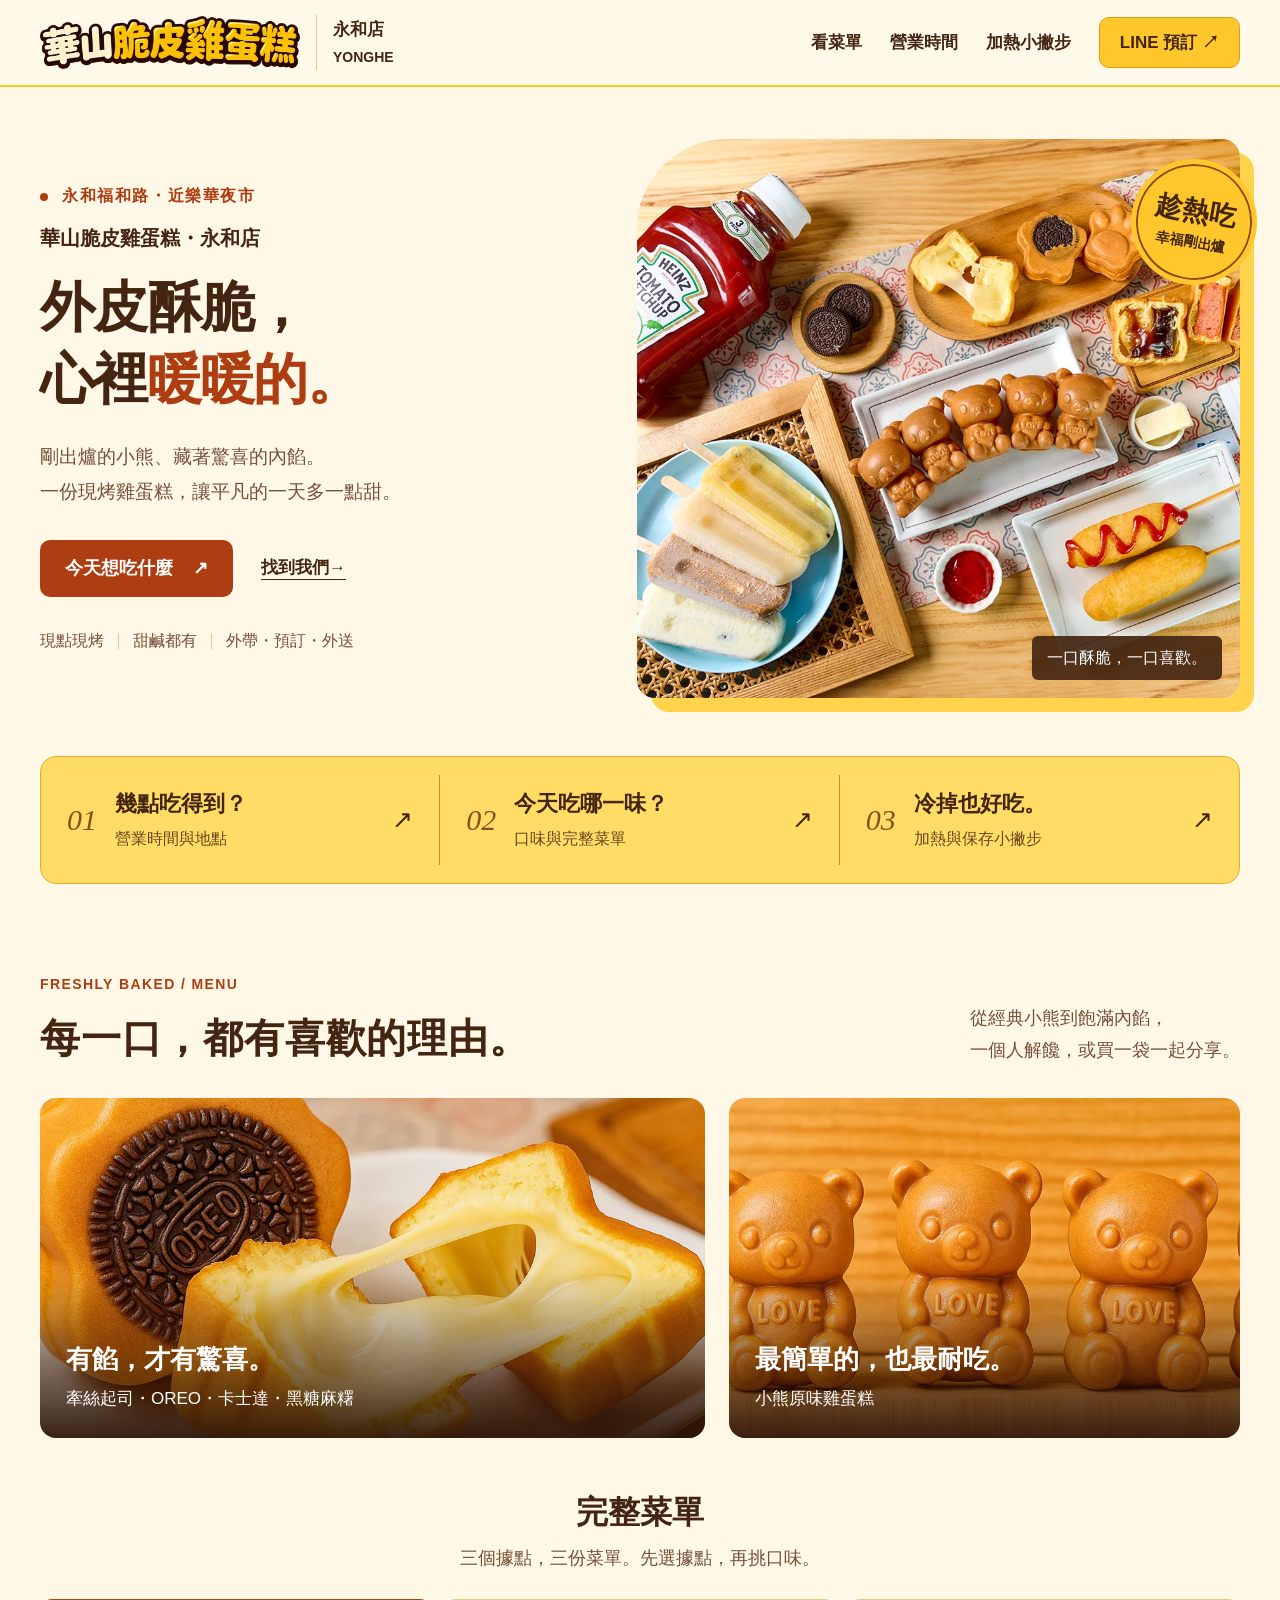
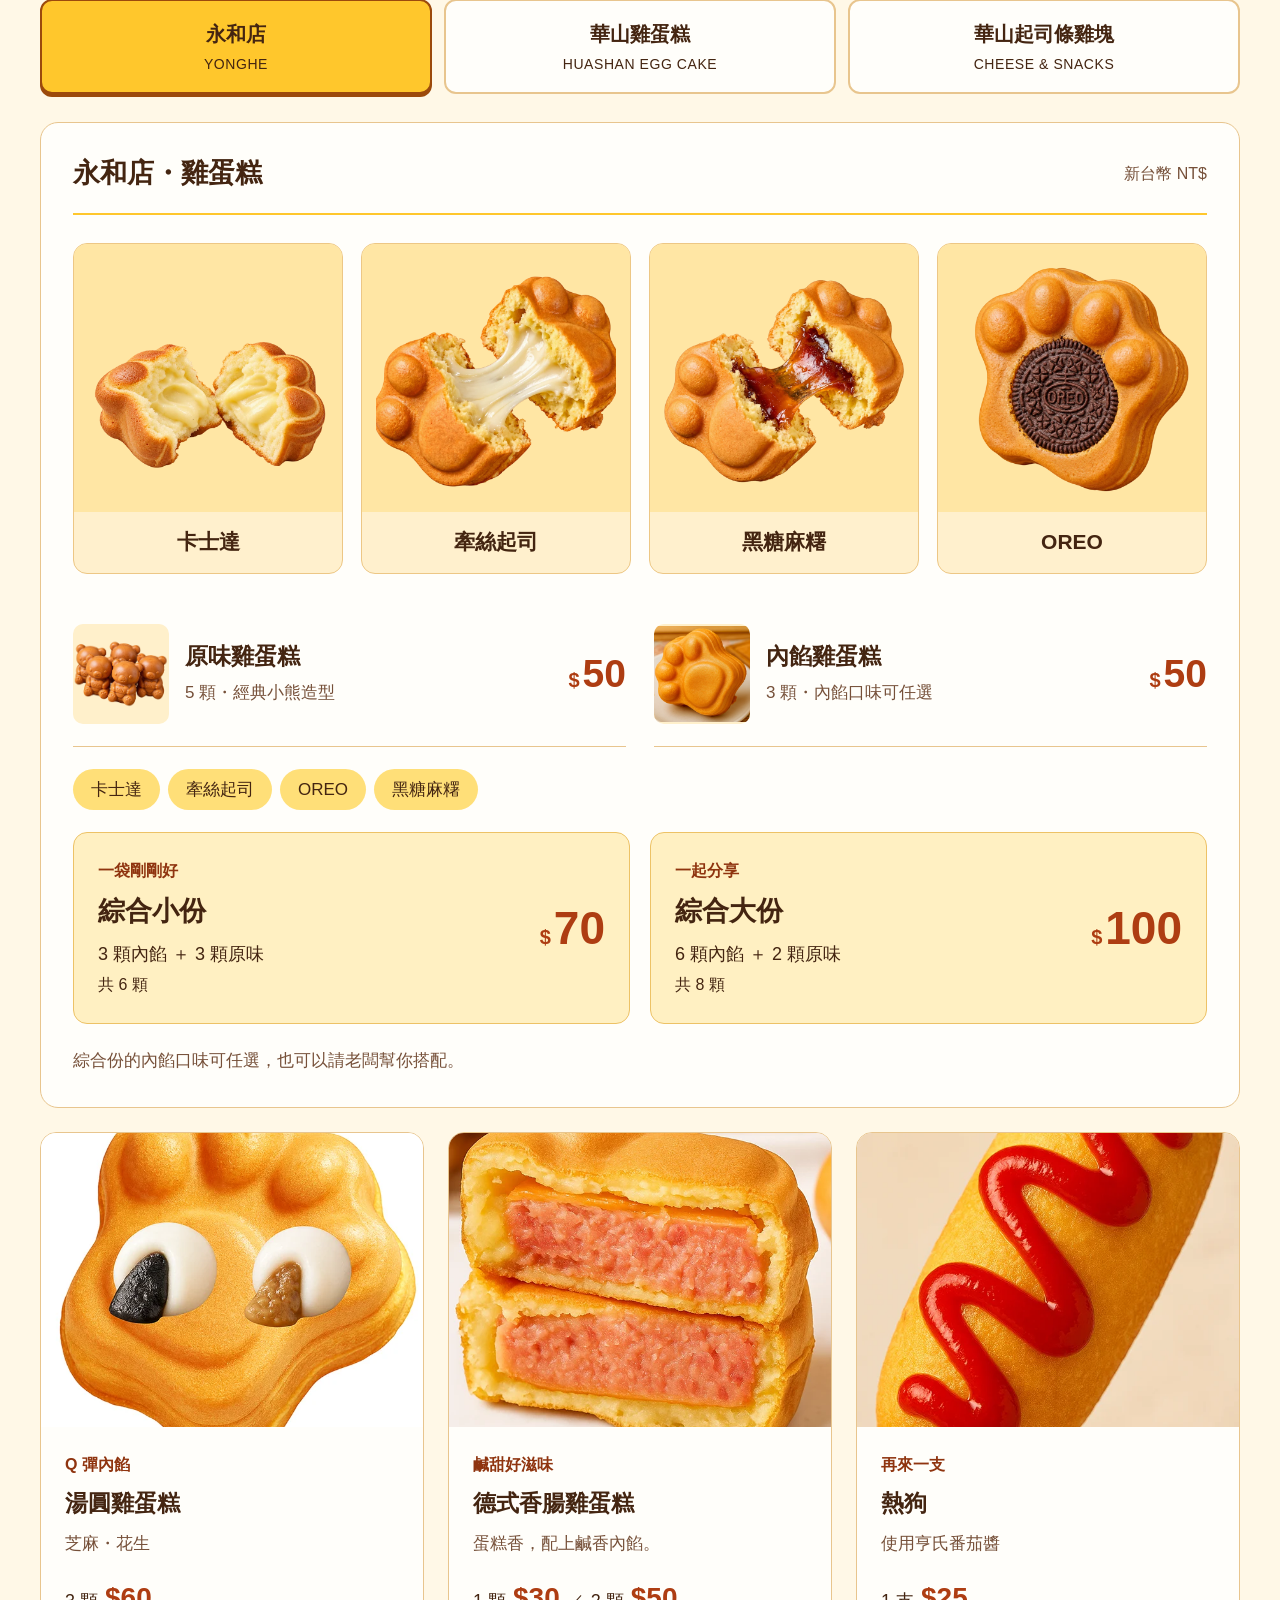
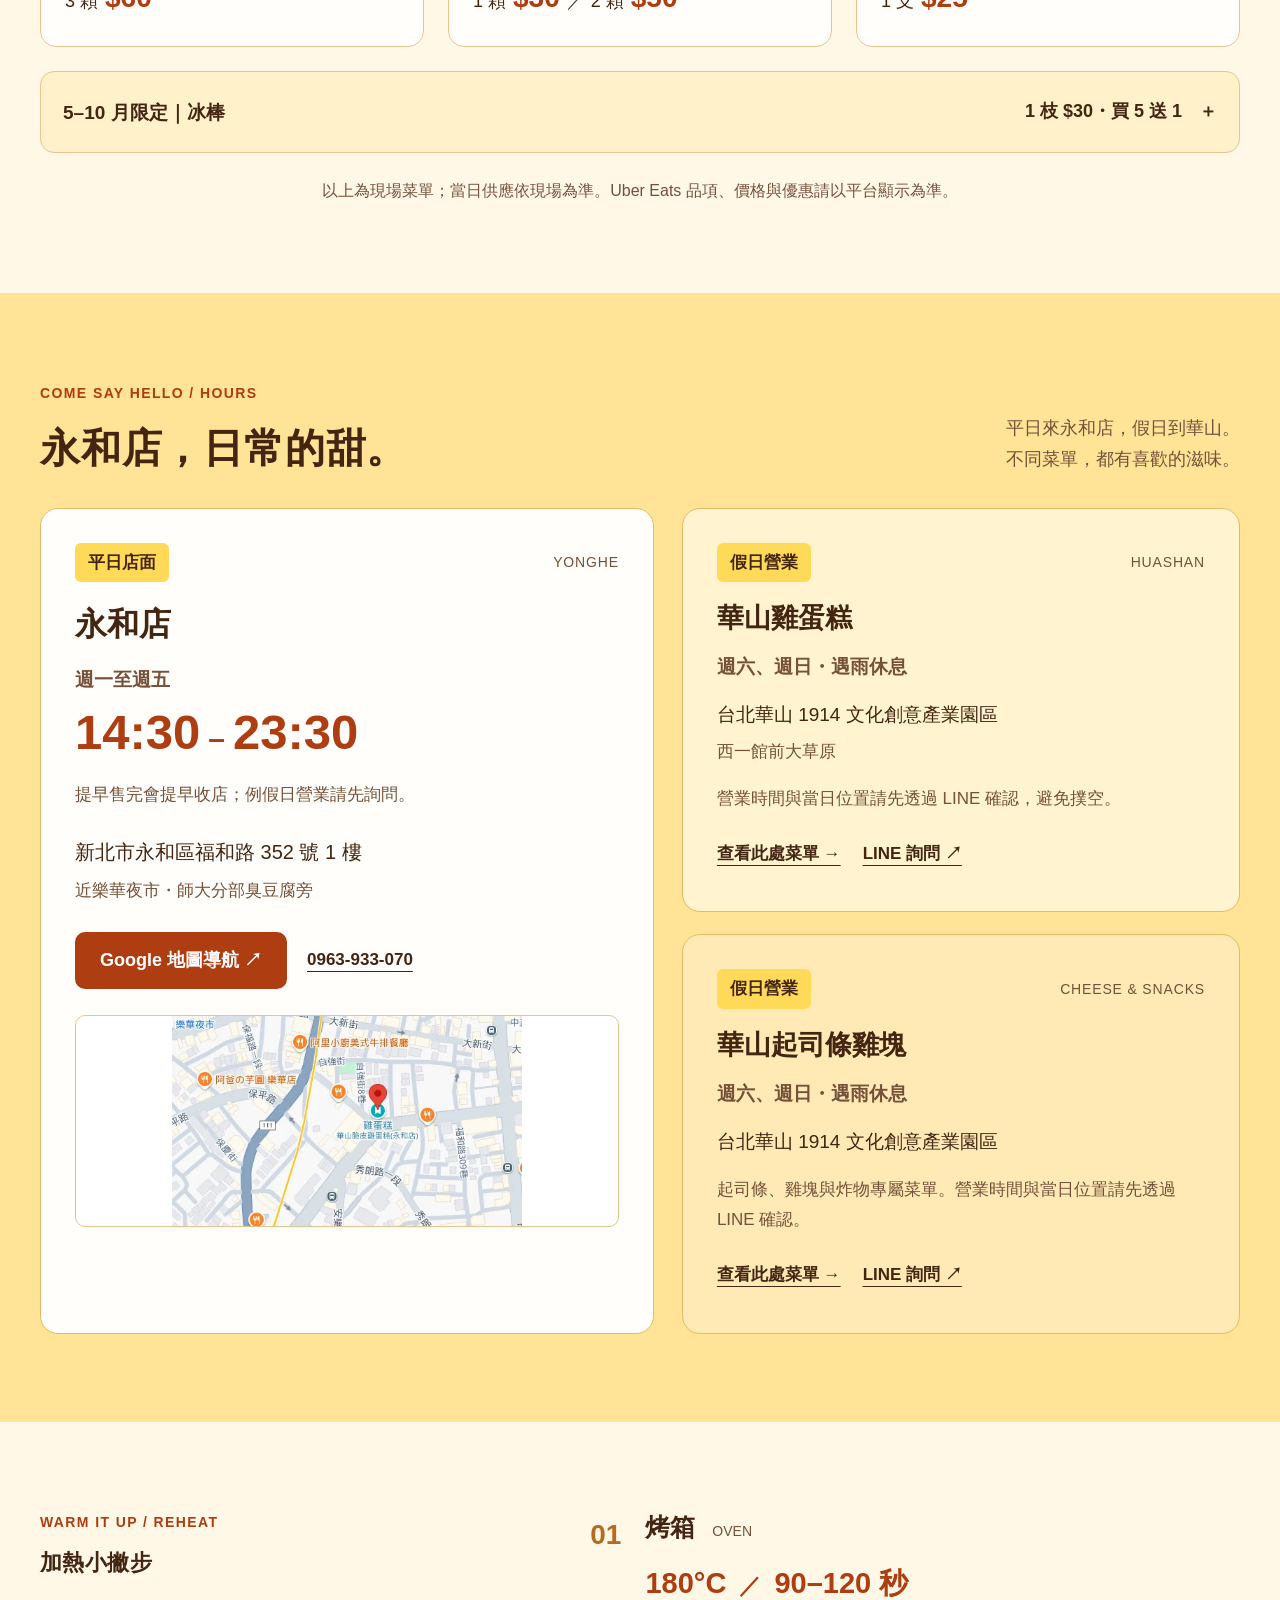
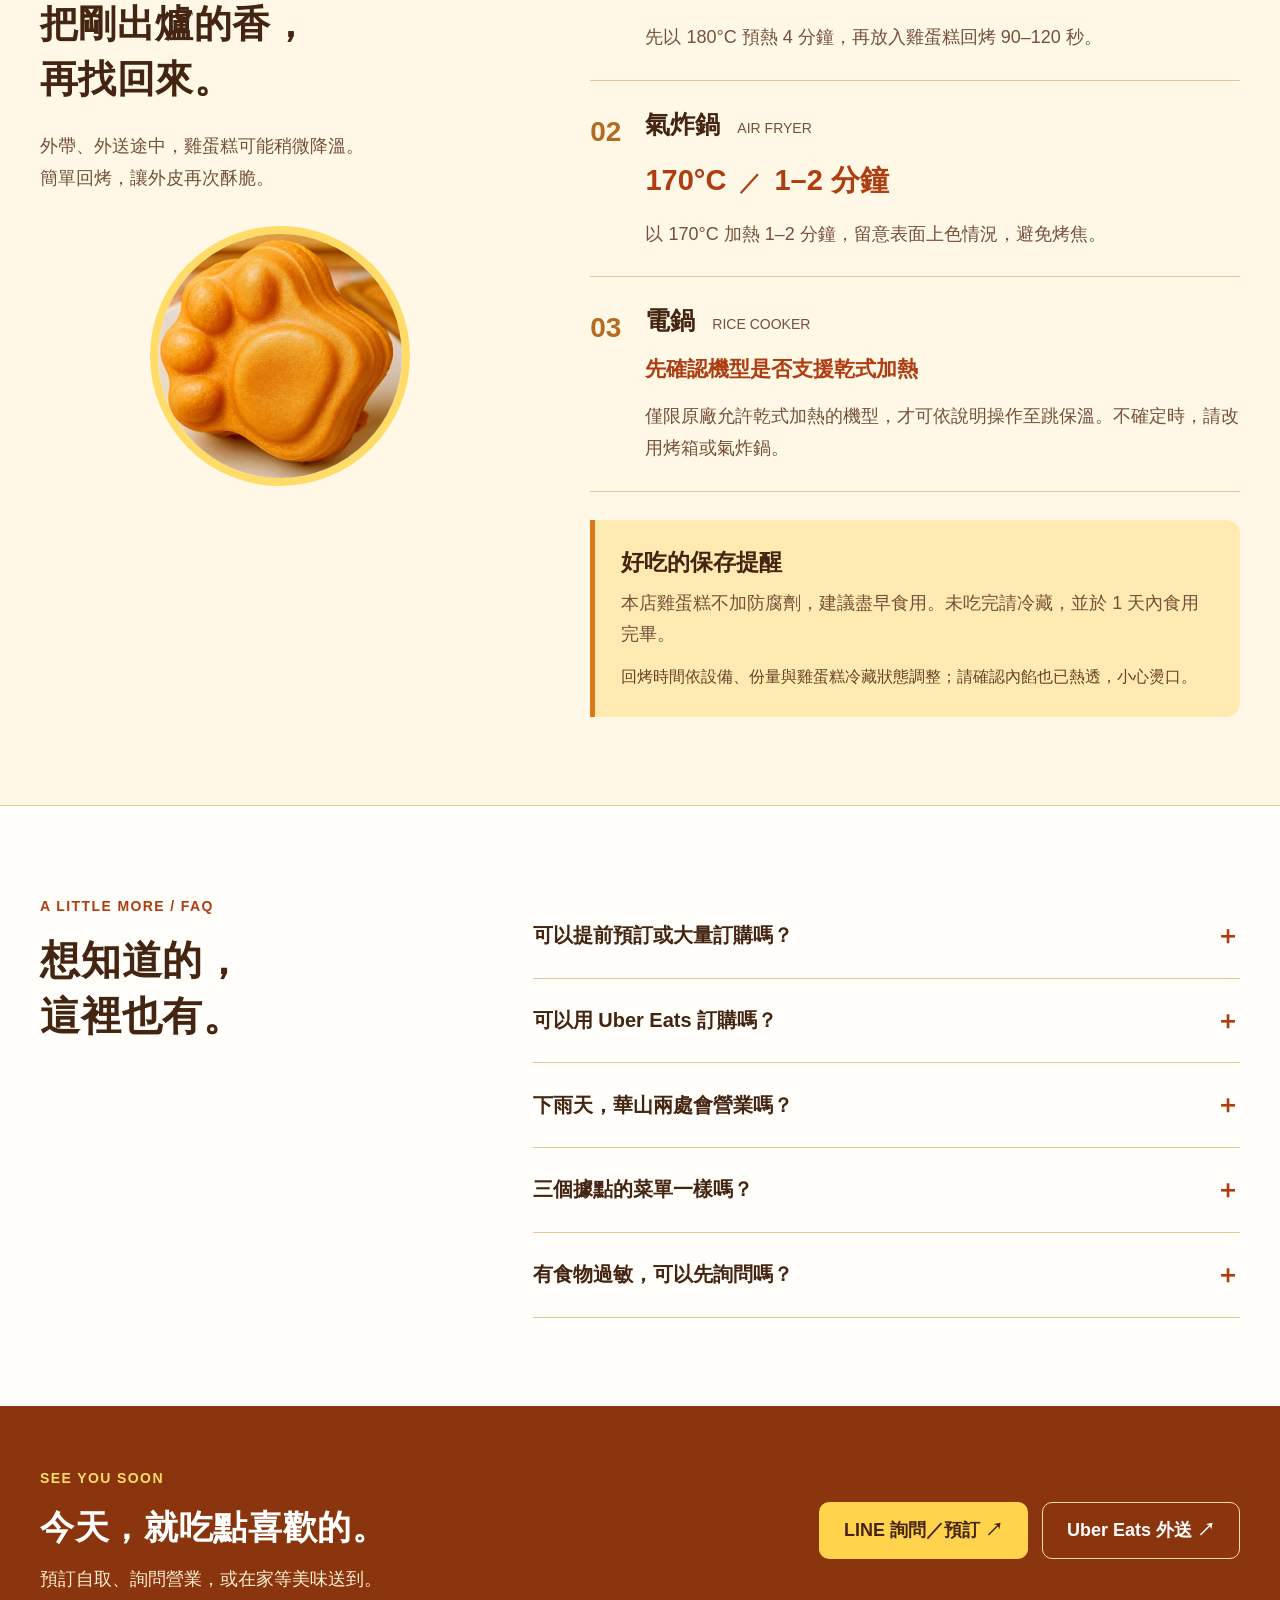
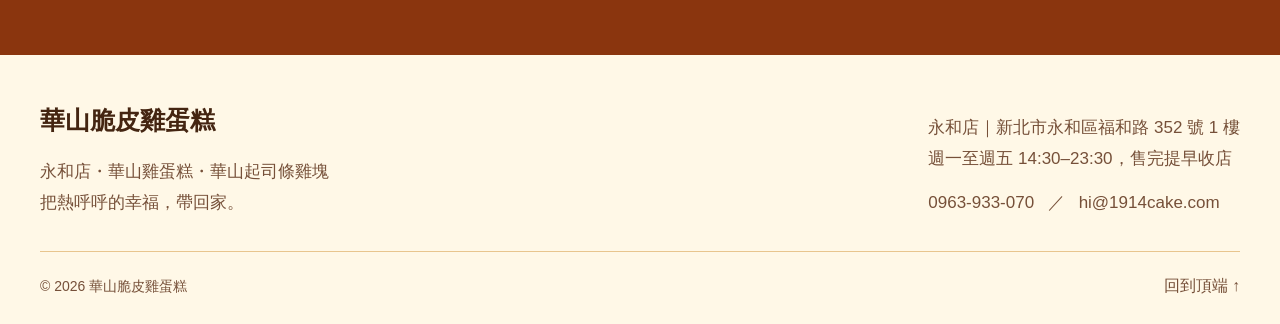
==== commit a030e97c: "Improve menu readability, add product photos and clarify Huashan locations" ====
--- a/index.html
+++ b/index.html
@@ -3,9 +3,9 @@
 <head>
   <meta charset="utf-8">
   <meta name="viewport" content="width=device-width, initial-scale=1, viewport-fit=cover">
-  <meta name="theme-color" content="#f8f3e8">
-  <title>華山脆皮雞蛋糕｜永和店・三店菜單、營業時間與回烤方法</title>
-  <meta name="description" content="華山脆皮雞蛋糕永和店，位於福和路352號、近樂華夜市，週一至週五14:30–23:30。查看永和店、華山雞蛋糕店、華山起司條雞塊店三店菜單，提供LINE預訂、電話、Uber Eats與回烤方法。">
+  <meta name="theme-color" content="#fff6dc">
+  <title>華山脆皮雞蛋糕｜永和店・三個據點菜單、營業時間與回烤方法</title>
+  <meta name="description" content="華山脆皮雞蛋糕永和店，位於福和路352號、近樂華夜市，週一至週五14:30–23:30。查看永和店、華山雞蛋糕、華山起司條雞塊三個據點菜單，提供LINE預訂、電話、Uber Eats與回烤方法。">
   <link rel="canonical" href="https://www.1914cake.com/">
   <meta name="robots" content="index,follow,max-image-preview:large">
   <link rel="icon" href="/favicon.ico" sizes="any">
@@ -14,7 +14,7 @@
   <meta property="og:type" content="website">
   <meta property="og:site_name" content="華山脆皮雞蛋糕">
   <meta property="og:title" content="華山脆皮雞蛋糕｜把熱呼呼的幸福，帶回家。">
-  <meta property="og:description" content="以永和店為主，另有華山雞蛋糕店與起司條雞塊店。三店菜單、營業時間、加熱小撇步，一次找到。永和店週一至週五14:30–23:30。">
+  <meta property="og:description" content="以永和店為主，另有華山雞蛋糕與起司條雞塊。三個據點菜單、營業時間、加熱小撇步，一次找到。永和店週一至週五14:30–23:30。">
   <meta property="og:url" content="https://www.1914cake.com/">
   <meta property="og:image" content="https://www.1914cake.com/assets/web/social.jpg">
   <meta property="og:image:width" content="1200">
@@ -22,11 +22,11 @@
   <meta property="og:image:alt" content="華山脆皮雞蛋糕的小熊原味、包餡雞蛋糕與熱狗">
   <meta name="twitter:card" content="summary_large_image">
   <meta name="twitter:title" content="華山脆皮雞蛋糕｜菜單・營業時間・回烤方法">
-  <meta name="twitter:description" content="永和福和路的現烤脆皮雞蛋糕。另有華山雞蛋糕店與起司條雞塊店，三店各有美味。">
+  <meta name="twitter:description" content="永和福和路的現烤脆皮雞蛋糕。另有華山雞蛋糕與起司條雞塊，三個據點各有美味。">
   <meta name="twitter:image" content="https://www.1914cake.com/assets/web/social.jpg">
   <link rel="preload" as="image" href="/assets/web/hero.webp">
-  <link rel="stylesheet" href="/assets/css/site.css?v=20261029">
-  <script defer src="/assets/js/site.js?v=20261029"></script>
+  <link rel="stylesheet" href="/assets/css/site.css?v=20261029b">
+  <script defer src="/assets/js/site.js?v=20261029b"></script>
   <script type="application/ld+json" id="business-data">
 {
   "@context": "https://schema.org",
@@ -42,7 +42,7 @@
       "@type": "WebPage",
       "@id": "https://www.1914cake.com/#webpage",
       "url": "https://www.1914cake.com/",
-      "name": "華山脆皮雞蛋糕｜永和店・三店菜單、營業時間與回烤方法",
+      "name": "華山脆皮雞蛋糕｜永和店・三個據點菜單、營業時間與回烤方法",
       "isPartOf": {
         "@id": "https://www.1914cake.com/#website"
       },
@@ -203,12 +203,12 @@
     {
       "@type": "Menu",
       "@id": "https://www.1914cake.com/#menu-huashan",
-      "name": "華山雞蛋糕店菜單",
+      "name": "華山雞蛋糕菜單",
       "url": "https://www.1914cake.com/#menu-huashan",
       "inLanguage": "zh-Hant",
       "hasMenuSection": {
         "@type": "MenuSection",
-        "name": "華山雞蛋糕店菜單",
+        "name": "華山雞蛋糕菜單",
         "hasMenuItem": [
           {
             "@type": "MenuItem",
@@ -255,12 +255,12 @@
     {
       "@type": "Menu",
       "@id": "https://www.1914cake.com/#menu-fried",
-      "name": "華山起司條雞塊店菜單",
+      "name": "華山起司條雞塊菜單",
       "url": "https://www.1914cake.com/#menu-fried",
       "inLanguage": "zh-Hant",
       "hasMenuSection": {
         "@type": "MenuSection",
-        "name": "華山起司條雞塊店菜單",
+        "name": "華山起司條雞塊菜單",
         "hasMenuItem": [
           {
             "@type": "MenuItem",
@@ -457,14 +457,14 @@
         <figure class="flavor-large"><img src="/assets/web/cheese.webp" width="1000" height="666" loading="lazy" decoding="async" alt="掰開的牽絲起司雞蛋糕與OREO雞蛋糕"><figcaption><span>有餡，才有驚喜。</span><small>牽絲起司・OREO・卡士達・黑糖麻糬</small></figcaption></figure>
         <figure class="flavor-small"><img src="/assets/web/original.webp" width="900" height="600" loading="lazy" decoding="async" alt="金黃色小熊造型原味雞蛋糕"><figcaption><span>最簡單的，也最耐吃。</span><small>小熊原味雞蛋糕</small></figcaption></figure>
       </div>
-      <div class="menu-intro" id="menu"><h3>完整菜單</h3><p>三間分店，三份菜單。先選分店，再挑口味。</p></div>
-      <div class="menu-tabs" aria-label="選擇菜單地點"><a class="selected" href="#menu-yonghe" data-menu="yonghe">永和店 <span>YONGHE</span></a><a href="#menu-huashan" data-menu="huashan">華山雞蛋糕店 <span>HUASHAN EGG CAKE</span></a><a href="#menu-fried" data-menu="fried">華山起司條雞塊店 <span>CHEESE &amp; SNACKS</span></a></div>
+      <div class="menu-intro" id="menu"><h3>完整菜單</h3><p>三個據點，三份菜單。先選據點，再挑口味。</p></div>
+      <div class="menu-tabs" aria-label="選擇菜單地點"><a class="selected" href="#menu-yonghe" data-menu="yonghe">永和店 <span>YONGHE</span></a><a href="#menu-huashan" data-menu="huashan">華山雞蛋糕 <span>HUASHAN EGG CAKE</span></a><a href="#menu-fried" data-menu="fried">華山起司條雞塊 <span>CHEESE &amp; SNACKS</span></a></div>
       <div class="menu-panel" id="menu-yonghe" data-panel="yonghe">
         <div class="menu-board">
-          <div class="board-head"><h3>永和店・雞蛋糕</h3><span>新台幣 NT$</span></div>
+          <div class="board-head"><h3>永和店・雞蛋糕</h3><span>新台幣 NT$</span></div><div class="flavor-products" aria-label="四種內餡商品照片"><figure><img class="product-photo" src="/assets/web/product-custard.webp" loading="lazy" decoding="async" alt="卡士達" width="800" height="800"><figcaption>卡士達</figcaption></figure><figure><img class="product-photo" src="/assets/web/product-cheese-paw.webp" loading="lazy" decoding="async" alt="牽絲起司" width="800" height="800"><figcaption>牽絲起司</figcaption></figure><figure><img class="product-photo" src="/assets/web/product-brown-sugar.webp" loading="lazy" decoding="async" alt="黑糖麻糬" width="800" height="800"><figcaption>黑糖麻糬</figcaption></figure><figure><img class="product-photo" src="/assets/web/product-oreo.webp" loading="lazy" decoding="async" alt="OREO" width="800" height="800"><figcaption>OREO</figcaption></figure></div>
           <div class="menu-grid">
-            <div class="menu-row"><div><h4>原味雞蛋糕</h4><p>5 顆・經典小熊造型</p></div><strong><small>$</small>50</strong></div>
-            <div class="menu-row"><div><h4>內餡雞蛋糕</h4><p>3 顆・內餡口味可任選</p></div><strong><small>$</small>50</strong></div>
+            <div class="menu-row"><img class="menu-thumb" src="/assets/web/bears.webp" loading="lazy" alt="原味雞蛋糕"><div><h4>原味雞蛋糕</h4><p>5 顆・經典小熊造型</p></div><strong><small>$</small>50</strong></div>
+            <div class="menu-row"><img class="menu-thumb" src="/assets/web/filled.webp" loading="lazy" alt="內餡雞蛋糕"><div><h4>內餡雞蛋糕</h4><p>3 顆・內餡口味可任選</p></div><strong><small>$</small>50</strong></div>
           </div>
           <div class="flavor-tags"><span>卡士達</span><span>牽絲起司</span><span>OREO</span><span>黑糖麻糬</span></div>
           <div class="combo-grid">
@@ -481,26 +481,26 @@
         <details class="seasonal"><summary><span>5–10 月限定｜冰棒</span><span>1 枝 $30・買 5 送 1 <i aria-hidden="true">＋</i></span></summary><div class="seasonal-body"><img src="/assets/web/popsicles.webp" width="700" height="560" loading="lazy" alt="夏日冰棒"><div><h4>夏天的小小涼伴。</h4><p>牛奶、鳳梨、花生、百香果。<br>供應月份為 5–10 月，當日口味依現場供應。</p></div></div></details>
       </div>
       <div class="menu-panel" id="menu-huashan" data-panel="huashan">
-        <div class="branch-intro"><img src="/assets/web/bears.webp" width="900" height="654" loading="lazy" alt="五隻小熊原味雞蛋糕"><div><p class="eyebrow">HUASHAN EGG CAKE</p><h3>華山雞蛋糕店</h3><p>五種口味一次滿足，來華山走走，也帶點甜。</p></div></div>
+        <div class="branch-intro"><img src="/assets/web/bears.webp" width="900" height="654" loading="lazy" alt="五隻小熊原味雞蛋糕"><div><p class="eyebrow">HUASHAN EGG CAKE</p><h3>華山雞蛋糕</h3><p>五種口味一次滿足，來華山走走，也帶點甜。</p></div></div>
         <div class="menu-board">
-          <div class="board-head"><h3>華山雞蛋糕店・菜單</h3><span>新台幣 NT$</span></div>
+          <div class="board-head"><h3>華山雞蛋糕・菜單</h3><span>新台幣 NT$</span></div><div class="flavor-products" aria-label="四種內餡商品照片"><figure><img class="product-photo" src="/assets/web/product-custard.webp" loading="lazy" decoding="async" alt="卡士達" width="800" height="800"><figcaption>卡士達</figcaption></figure><figure><img class="product-photo" src="/assets/web/product-cheese-paw.webp" loading="lazy" decoding="async" alt="牽絲起司" width="800" height="800"><figcaption>牽絲起司</figcaption></figure><figure><img class="product-photo" src="/assets/web/product-brown-sugar.webp" loading="lazy" decoding="async" alt="黑糖麻糬" width="800" height="800"><figcaption>黑糖麻糬</figcaption></figure><figure><img class="product-photo" src="/assets/web/product-oreo.webp" loading="lazy" decoding="async" alt="OREO" width="800" height="800"><figcaption>OREO</figcaption></figure></div>
           <div class="signature-combo"><div><span class="tag">人氣首選</span><h4>五種口味一次滿足</h4><p>卡士達、牽絲起司、黑糖麻糬、OREO、脆皮原味<br>每種口味各 1 顆，共 5 顆。</p></div><strong><small>$</small>70</strong></div>
-          <div class="menu-grid"><div class="menu-row"><div><h4>內餡任選</h4><p>3 顆・四種內餡可任選</p></div><strong><small>$</small>50</strong></div><div class="menu-row"><div><h4>脆皮原味</h4><p>5 顆・經典小熊造型</p></div><strong><small>$</small>50</strong></div></div>
+          <div class="menu-grid"><div class="menu-row"><img class="menu-thumb" src="/assets/web/filled.webp" loading="lazy" alt="內餡任選"><div><h4>內餡任選</h4><p>3 顆・四種內餡可任選</p></div><strong><small>$</small>50</strong></div><div class="menu-row"><img class="menu-thumb" src="/assets/web/bears.webp" loading="lazy" alt="脆皮原味"><div><h4>脆皮原味</h4><p>5 顆・經典小熊造型</p></div><strong><small>$</small>50</strong></div></div>
           <div class="flavor-tags"><span>卡士達</span><span>牽絲起司</span><span>黑糖麻糬</span><span>OREO</span></div>
           <p class="board-note">五味組合為 4 款內餡 ＋ 1 款原味，與永和店綜合份的內容不同。</p>
-          <a class="text-link" href="/assets/web/menu-huashan.webp" target="_blank" rel="noopener">查看中英圖文菜單 ↗</a>
+          
         </div>
       </div>
       <div class="menu-panel" id="menu-fried" data-panel="fried">
-        <div class="fried-banner"><div><img src="/assets/web/logo-fried.webp" width="900" height="180" loading="lazy" alt="華山起司條・雞塊"><h3>華山起司條雞塊店</h3><p>牽絲趁熱，酥脆趁現在。</p></div><img src="/assets/web/snacks.webp" width="1000" height="667" loading="lazy" alt="華山起司條雞塊店的薯條、花枝丸、小熱狗、大熱狗與冰紅茶"></div>
+        <div class="fried-banner"><div><img src="/assets/web/logo-fried.webp" width="900" height="180" loading="lazy" alt="華山起司條・雞塊"><h3>華山起司條雞塊</h3><p>牽絲趁熱，酥脆趁現在。</p></div><svg class="product-photo" viewBox="0 350 680 300" preserveAspectRatio="xMidYMid slice" role="img" aria-label="金黃酥脆的牽絲起司條" xmlns="http://www.w3.org/2000/svg"><title>金黃酥脆的牽絲起司條</title><image href="/assets/web/menu-fried.webp" width="1243" height="2048" /></svg></div>
         <div class="fried-combos">
           <article><span class="combo-number">01</span><h4>起司條 ＋ 冰紅茶</h4><p>起司條配上一杯冰紅茶。</p><strong><small>1 號餐</small> $90</strong></article>
           <article><span class="combo-number">02</span><h4>起司條 ＋ 炸物四選一</h4><p>雞塊小份 3 塊／花枝丸小份 3 顆／小熱狗小份 5 個／大熱狗 1 支。</p><small>炸物為小份，不含薯條。</small><strong><small>2 號餐</small> $100</strong></article>
           <article><span class="combo-number">03</span><h4>炸物五選三</h4><p>雞塊小份 3 塊／花枝丸小份 3 顆／小熱狗小份 5 個／大熱狗 1 支／薯條小份。</p><small>小份搭配，五選三。</small><strong><small>3 號餐</small> $100</strong></article>
         </div>
         <div class="menu-board fried-board"><div class="board-head"><h3>單點菜單</h3><span>新台幣 NT$</span></div>
-          <div class="ala-carte"><div><h4>摩佐拉起司條</h4><p>3 條</p><strong>$80</strong></div><div><h4>紅龍雞塊</h4><p>小份 3 塊 <b>$35</b><span>／</span>大份 5 塊 <b>$50</b></p></div><div><h4>澎湖花枝丸</h4><p>小份 3 顆 <b>$35</b><span>／</span>大份 5 顆 <b>$50</b></p></div><div><h4>小熱狗</h4><p>小份 5 個 <b>$35</b><span>／</span>大份 8 個 <b>$50</b></p></div><div><h4>大熱狗</h4><p>1 支</p><strong>$35</strong></div><div><h4>薯條</h4><p>小份 <b>$35</b><span>／</span>大份 <b>$50</b></p></div><div><h4>冰紅茶</h4><p>1 杯</p><strong>$25</strong></div></div>
-          <p class="board-note">各店品項與價格不同，請依購買分店的菜單點餐。</p><a class="text-link" href="/assets/web/menu-fried.webp" target="_blank" rel="noopener">查看中英圖文菜單 ↗</a>
+          <div class="ala-carte"><article><svg class="product-photo" viewBox="0 0 320 210" role="img" aria-label="摩佐拉起司條" xmlns="http://www.w3.org/2000/svg"><title>摩佐拉起司條</title><svg x="10" y="35" width="300" height="140" viewBox="65 1584 300 140" overflow="hidden"><image href="/assets/web/menu-fried.webp" width="1243" height="2048" /></svg></svg><div class="product-copy"><h4>摩佐拉起司條</h4><p>3 條 <b>$80</b></p></div></article><article><img class="product-photo" src="/assets/web/product-nuggets.webp" loading="lazy" decoding="async" alt="紅龍雞塊" width="800" height="533"><div class="product-copy"><h4>紅龍雞塊</h4><p>小份 3 塊 <b>$35</b></p><p>大份 5 塊 <b>$50</b></p></div></article><article><img class="product-photo" src="/assets/web/product-cuttlefish.webp" loading="lazy" decoding="async" alt="澎湖花枝丸" width="800" height="729"><div class="product-copy"><h4>澎湖花枝丸</h4><p>小份 3 顆 <b>$35</b></p><p>大份 5 顆 <b>$50</b></p></div></article><article><img class="product-photo" src="/assets/web/product-mini-sausages.webp" loading="lazy" decoding="async" alt="小熱狗" width="800" height="533"><div class="product-copy"><h4>小熱狗</h4><p>小份 5 個 <b>$35</b></p><p>大份 8 個 <b>$50</b></p></div></article><article><img class="product-photo" src="/assets/web/product-corn-dog.webp" loading="lazy" decoding="async" alt="大熱狗" width="533" height="800"><div class="product-copy"><h4>大熱狗</h4><p>1 支 <b>$35</b></p></div></article><article><img class="product-photo" src="/assets/web/product-fries.webp" loading="lazy" decoding="async" alt="薯條" width="800" height="533"><div class="product-copy"><h4>薯條</h4><p>小份 <b>$35</b></p><p>大份 <b>$50</b></p></div></article><article><img class="product-photo" src="/assets/web/product-tea.webp" loading="lazy" decoding="async" alt="冰紅茶" width="533" height="800"><div class="product-copy"><h4>冰紅茶</h4><p>1 杯 <b>$25</b></p></div></article></div>
+          <p class="board-note">各據點品項與價格不同，請依購買地點的菜單點餐。</p>
         </div>
       </div>
       <p class="menu-note">以上為現場菜單；當日供應依現場為準。Uber Eats 品項、價格與優惠請以平台顯示為準。</p>
@@ -508,11 +508,11 @@
   </section>
 
   <section class="section hours-section" id="hours" aria-labelledby="hours-title">
-    <div class="wrap"><div class="section-heading"><div><p class="eyebrow">COME SAY HELLO / HOURS</p><h2 id="hours-title">永和店，日常的甜。</h2></div><p>平日來永和店，假日到華山兩間分店。<br>不同菜單，都有喜歡的滋味。</p></div>
+    <div class="wrap"><div class="section-heading"><div><p class="eyebrow">COME SAY HELLO / HOURS</p><h2 id="hours-title">永和店，日常的甜。</h2></div><p>平日來永和店，假日到華山。<br>不同菜單，都有喜歡的滋味。</p></div>
       <div class="locations">
         <article class="location yonghe"><div class="location-top"><span class="tag">平日店面</span><span class="location-en">YONGHE</span></div><h3>永和店</h3><p class="days">週一至週五</p><p class="hours">14:30<span>–</span>23:30</p><p class="note">提早售完會提早收店；例假日營業請先詢問。</p><address>新北市永和區福和路 352 號 1 樓<br><span>近樂華夜市・師大分部臭豆腐旁</span></address><div class="location-actions"><a class="button primary" href="https://maps.app.goo.gl/1pYwvo3BMQQMVytL6" target="_blank" rel="noopener" data-contact="map">Google 地圖導航 ↗</a><a class="text-link" href="tel:0963933070" data-contact="phone">0963-933-070</a></div><a class="map-image" href="https://maps.app.goo.gl/1pYwvo3BMQQMVytL6" target="_blank" rel="noopener" aria-label="在 Google 地圖查看永和店位置"><img src="/assets/web/map-yonghe.webp" width="500" height="300" loading="lazy" alt="華山脆皮雞蛋糕永和店位置示意圖"></a></article>
-        <div class="huashan-stores"><article class="location huashan"><div class="location-top"><span class="tag">假日分店</span><span class="location-en">HUASHAN</span></div><h3>華山雞蛋糕店</h3><p class="days">週六、週日・營業依天候與現場安排</p><address>台北華山 1914 文化創意產業園區<br><span>西一館前大草原</span></address><p class="note">營業時間與當日位置請先透過 LINE 確認，避免撲空。</p><div class="branch-links"><a class="text-link" href="#menu-huashan">查看這間店的菜單 →</a><a class="text-link" href="https://lin.ee/6naLKdL" target="_blank" rel="noopener" data-contact="line">LINE 詢問 ↗</a></div></article>
-        <article class="location huashan fried-location"><div class="location-top"><span class="tag">假日分店</span><span class="location-en">CHEESE &amp; SNACKS</span></div><h3>華山起司條雞塊店</h3><p class="days">週六、週日・營業依天候與現場安排</p><address>台北華山 1914 文化創意產業園區</address><p class="note">起司條、雞塊與炸物專屬菜單。營業時間與當日位置請先透過 LINE 確認。</p><div class="branch-links"><a class="text-link" href="#menu-fried">查看這間店的菜單 →</a><a class="text-link" href="https://lin.ee/6naLKdL" target="_blank" rel="noopener" data-contact="line">LINE 詢問 ↗</a></div></article></div>
+        <div class="huashan-stores"><article class="location huashan"><div class="location-top"><span class="tag">假日營業</span><span class="location-en">HUASHAN</span></div><h3>華山雞蛋糕</h3><p class="days">週六、週日・遇雨休息</p><address>台北華山 1914 文化創意產業園區<br><span>西一館前大草原</span></address><p class="note">營業時間與當日位置請先透過 LINE 確認，避免撲空。</p><div class="branch-links"><a class="text-link" href="#menu-huashan">查看此處菜單 →</a><a class="text-link" href="https://lin.ee/6naLKdL" target="_blank" rel="noopener" data-contact="line">LINE 詢問 ↗</a></div></article>
+        <article class="location huashan fried-location"><div class="location-top"><span class="tag">假日營業</span><span class="location-en">CHEESE &amp; SNACKS</span></div><h3>華山起司條雞塊</h3><p class="days">週六、週日・遇雨休息</p><address>台北華山 1914 文化創意產業園區</address><p class="note">起司條、雞塊與炸物專屬菜單。營業時間與當日位置請先透過 LINE 確認。</p><div class="branch-links"><a class="text-link" href="#menu-fried">查看此處菜單 →</a><a class="text-link" href="https://lin.ee/6naLKdL" target="_blank" rel="noopener" data-contact="line">LINE 詢問 ↗</a></div></article></div>
       </div>
     </div>
   </section>
@@ -530,13 +530,13 @@
   <section class="section faq-section" id="faq" aria-labelledby="faq-title"><div class="wrap faq-wrap"><div><p class="eyebrow">A LITTLE MORE / FAQ</p><h2 id="faq-title">想知道的，<br>這裡也有。</h2></div><div class="faqs">
     <details><summary>可以提前預訂或大量訂購嗎？<span aria-hidden="true">＋</span></summary><p>可以。大量訂購請至少提前一天，透過 <a href="https://lin.ee/6naLKdL" target="_blank" rel="noopener" data-contact="line">LINE</a> 或電話 <a href="tel:0963933070" data-contact="phone">0963-933-070</a> 聯絡，確認口味、數量與取餐時間。</p></details>
     <details><summary>可以用 Uber Eats 訂購嗎？<span aria-hidden="true">＋</span></summary><p>永和店提供 Uber Eats 訂購入口。請輸入配送地址，確認是否位於可送達範圍；品項、價格、營業狀態與送達時間以平台顯示為準。<a href="https://www.ubereats.com/tw/store/%E8%8F%AF%E5%B1%B1%E9%9B%9E%E8%9B%8B%E7%B3%95-%7C-%E5%B8%AB%E5%A4%A7%E5%88%86%E9%83%A8%E8%87%AD%E8%B1%86%E8%85%90/QrEwI9F4Ujmydul7u_fVVA?diningMode=DELIVERY&amp;ps=1" target="_blank" rel="noopener" data-contact="ubereats">前往 Uber Eats ↗</a></p></details>
-    <details><summary>下雨天，華山兩間分店會營業嗎？<span aria-hidden="true">＋</span></summary><p>華山兩間分店的營業會依天候與現場安排調整。遇雨是否營業，以及永和店當天是否營業，請先透過 LINE 或電話確認。</p></details>
-    <details><summary>三間分店的菜單一樣嗎？<span aria-hidden="true">＋</span></summary><p>三間分店各有不同菜單。永和店有綜合小份／大份、四種內餡、湯圓與德式香腸雞蛋糕等；華山雞蛋糕店主打五種口味各一顆的70元組合；華山起司條雞塊店提供起司條、炸物套餐與單點。請在上方選擇分店查看。</p></details>
+    <details><summary>下雨天，華山兩處會營業嗎？<span aria-hidden="true">＋</span></summary><p>華山雞蛋糕與華山起司條雞塊假日營業，遇雨休息。出發前可透過 LINE 或電話確認當日營業資訊；永和店的營業安排請另行詢問。</p></details>
+    <details><summary>三個據點的菜單一樣嗎？<span aria-hidden="true">＋</span></summary><p>三個據點各有不同菜單。永和店有綜合小份／大份、四種內餡、湯圓與德式香腸雞蛋糕等；華山雞蛋糕主打五種口味各一顆的70元組合；華山起司條雞塊提供起司條、炸物套餐與單點。請在上方選擇據點查看。</p></details>
     <details><summary>有食物過敏，可以先詢問嗎？<span aria-hidden="true">＋</span></summary><p>可以。若有食物過敏或特殊飲食需求，請在購買前告知店家，由店家確認當日食材與製作情況後再決定是否購買。</p></details>
   </div></div></section>
   <section class="contact-band" id="contact"><div class="wrap"><div><p class="eyebrow">SEE YOU SOON</p><h2>今天，就吃點喜歡的。</h2><p>預訂自取、詢問營業，或在家等美味送到。</p></div><div class="contact-actions"><a class="button light" href="https://lin.ee/6naLKdL" target="_blank" rel="noopener" data-contact="line">LINE 詢問／預訂 ↗</a><a class="button dark-outline" href="https://www.ubereats.com/tw/store/%E8%8F%AF%E5%B1%B1%E9%9B%9E%E8%9B%8B%E7%B3%95-%7C-%E5%B8%AB%E5%A4%A7%E5%88%86%E9%83%A8%E8%87%AD%E8%B1%86%E8%85%90/QrEwI9F4Ujmydul7u_fVVA?diningMode=DELIVERY&amp;ps=1" target="_blank" rel="noopener" data-contact="ubereats">Uber Eats 外送 ↗</a></div></div></section>
 </main>
-<footer class="footer"><div class="wrap"><div><a class="footer-brand" href="#top">華山脆皮雞蛋糕</a><p>永和店・華山雞蛋糕店・華山起司條雞塊店<br>把熱呼呼的幸福，帶回家。</p></div><div><p>永和店｜新北市永和區福和路 352 號 1 樓<br>週一至週五 14:30–23:30，售完提早收店</p><p><a href="tel:0963933070" data-contact="phone">0963-933-070</a> <span>／</span> <a href="mailto:hi@1914cake.com">hi@1914cake.com</a></p></div></div><div class="footer-bottom wrap"><small>© <span id="year">2026</span> 華山脆皮雞蛋糕</small><a href="#top">回到頂端 ↑</a></div></footer>
+<footer class="footer"><div class="wrap"><div><a class="footer-brand" href="#top">華山脆皮雞蛋糕</a><p>永和店・華山雞蛋糕・華山起司條雞塊<br>把熱呼呼的幸福，帶回家。</p></div><div><p>永和店｜新北市永和區福和路 352 號 1 樓<br>週一至週五 14:30–23:30，售完提早收店</p><p><a href="tel:0963933070" data-contact="phone">0963-933-070</a> <span>／</span> <a href="mailto:hi@1914cake.com">hi@1914cake.com</a></p></div></div><div class="footer-bottom wrap"><small>© <span id="year">2026</span> 華山脆皮雞蛋糕</small><a href="#top">回到頂端 ↑</a></div></footer>
 <nav class="mobile-dock" aria-label="手機快速操作"><a href="#menu">看菜單</a><a href="#hours">營業資訊</a><a href="tel:0963933070" data-contact="phone">電話點餐</a><a href="https://lin.ee/6naLKdL" target="_blank" rel="noopener" data-contact="line">LINE 預訂 ↗</a></nav>
 </body>
 </html>
--- a/assets/css/site.css
+++ b/assets/css/site.css
@@ -1,12 +1,11 @@
-:root{--paper:#f8f3e8;--white:#fffdf8;--ink:#342c24;--muted:#73695d;--accent:#9b4b26;--gold:#dbaa4e;--line:#ded5c5;--serif:"Noto Serif TC","Songti TC","PMingLiU",serif;--sans:-apple-system,BlinkMacSystemFont,"Noto Sans TC","Microsoft JhengHei",sans-serif}*{box-sizing:border-box}html{scroll-behavior:smooth;scroll-padding-top:110px}body{margin:0;background:var(--paper);color:var(--ink);font-family:var(--sans);font-size:16px;line-height:1.75;-webkit-font-smoothing:antialiased}a{color:inherit;text-decoration:none}button,a,summary{-webkit-tap-highlight-color:transparent}a:focus-visible,summary:focus-visible,button:focus-visible{outline:3px solid #85520e;outline-offset:5px}img{display:block;max-width:100%;height:auto}h1,h2,h3,h4,p,figure{margin:0}h1,h2,h3,h4{line-height:1.4}h2{font-family:var(--serif);font-size:38px;letter-spacing:.02em;font-weight:700}p{color:var(--muted)}.wrap{width:min(1180px,calc(100% - 80px));margin-inline:auto}.section{padding:96px 0}.eyebrow{font-size:11px;letter-spacing:.16em;font-weight:700;color:var(--accent);margin-bottom:16px}.header{position:sticky;top:0;z-index:20;background:rgba(248,243,232,.97);border-bottom:1px solid var(--line)}.nav-wrap{max-width:1360px;margin:auto;padding:17px 40px;display:flex;align-items:center;justify-content:space-between;gap:20px}.brand{display:flex;align-items:center;gap:12px;font-size:18px;letter-spacing:.06em;font-weight:700;white-space:nowrap}.brand small{display:block;font-size:9px;letter-spacing:.19em;font-weight:500;margin-top:1px}.brand-seal{width:44px;height:46px;border:1px solid var(--accent);color:var(--accent);border-radius:6px;display:flex;flex-direction:column;justify-content:center;align-items:center;font-family:var(--serif);font-size:15px;line-height:1.3;transform:rotate(-4deg)}.brand-seal span{font-family:Georgia,serif;font-size:12px;letter-spacing:.12em}.header nav{display:flex;align-items:center;gap:30px;font-size:13px;font-weight:600}.header nav a{padding:7px 0}.header nav a:hover{color:var(--accent)}.header .nav-order{border:1px solid var(--ink);border-radius:4px;padding:8px 17px}.hero{display:grid;grid-template-columns:1fr 1.13fr;gap:54px;align-items:center;padding-top:56px;padding-bottom:58px}.hero-copy{padding:14px 0}.hero .eyebrow{display:flex;align-items:center;gap:8px;font-size:12px;letter-spacing:.13em}.eyebrow>span{display:inline-block;width:6px;height:6px;background:var(--accent);border-radius:50%}.hero h1{font-size:15px;font-weight:500;letter-spacing:.12em}.hero h1>span{display:block;font-size:clamp(38px,4.3vw,60px);letter-spacing:.015em;font-family:var(--serif);font-weight:700;line-height:1.35;margin:17px 0 23px}.warm{color:var(--accent)}.hero-desc{font-size:15px;line-height:1.9}.hero-actions{display:flex;align-items:center;gap:27px;margin:30px 0 38px}.button{display:inline-flex;align-items:center;justify-content:center;gap:25px;padding:13px 24px;min-height:48px;border-radius:4px;font-size:14px;font-weight:600;line-height:1.5;border:1px solid transparent;transition:background .2s,transform .2s}.button:hover{transform:translateY(-2px)}.primary{background:var(--accent);color:#fff}.primary:hover{background:#7e391b}.text-link{font-size:13px;display:inline-block;font-weight:600;border-bottom:1px solid currentColor;padding:5px 0}.hero-foot{display:flex;align-items:center;gap:15px;color:var(--muted);font-size:11px;letter-spacing:.07em}.hero-foot i{height:11px;border-left:1px solid #c6baa6}.hero-visual{position:relative}.hero-visual>img{aspect-ratio:1.12;object-fit:cover;border-radius:160px 12px 12px 12px}.photo-stamp{position:absolute;right:-17px;top:29px;background:var(--gold);color:#342c24;width:102px;height:102px;border:1px solid #b77e29;outline:5px solid var(--gold);border-radius:50%;display:flex;flex-direction:column;align-items:center;justify-content:center;transform:rotate(10deg);font-family:var(--serif);font-size:25px;font-weight:700;line-height:1.55}.photo-stamp small{font-family:var(--sans);font-size:10px;letter-spacing:.12em;font-weight:500}.photo-caption{position:absolute;bottom:17px;right:20px;background:rgba(52,44,36,.84);color:#fff;padding:5px 12px;font-size:11px;letter-spacing:.1em}.quick-nav{display:grid;grid-template-columns:repeat(3,1fr);border-block:1px solid var(--line);padding:23px 0}.quick-nav>a{display:flex;align-items:center;gap:20px;padding:3px 28px;border-right:1px solid var(--line)}.quick-nav>a:first-child{padding-left:4px}.quick-nav>a:last-child{border-right:0}.quick-no{font-family:Georgia,serif;font-size:29px;font-style:italic;color:#a28c69}.quick-nav strong{display:block;font-family:var(--serif);font-size:18px}.quick-nav small{color:var(--muted);font-size:11px}.quick-arrow{margin-left:auto;font-size:22px;color:var(--accent)}.quick-nav>a:hover strong{color:var(--accent)}.section-heading{display:flex;align-items:flex-end;justify-content:space-between;gap:30px;margin-bottom:36px}.section-heading>p{font-size:13px;line-height:1.9}.flavor-gallery{display:grid;grid-template-columns:1.3fr 1fr;gap:24px}.flavor-gallery figure{position:relative;overflow:hidden;border-radius:6px}.flavor-gallery img{width:100%;height:310px;object-fit:cover;transition:transform .7s}.flavor-gallery figure:hover img{transform:scale(1.025)}.flavor-gallery figcaption{position:absolute;bottom:0;left:0;width:100%;padding:45px 25px 22px;background:linear-gradient(transparent,rgba(37,25,13,.78));color:white}.flavor-gallery figcaption span{font-family:var(--serif);font-size:22px;font-weight:600;display:block}.flavor-gallery figcaption small{font-size:11px;letter-spacing:.05em}.menu-intro{text-align:center;padding:52px 0 21px}.menu-intro h3{font-size:25px;font-family:var(--serif)}.menu-intro p{font-size:13px;margin-top:6px}.menu-tabs{display:flex;justify-content:center;margin-bottom:28px;gap:8px}.menu-tabs a{padding:11px 32px;border:1px solid var(--line);border-radius:4px;font-size:16px;background:var(--white);text-align:center}.menu-tabs a span{display:block;font-size:9px;letter-spacing:.16em}.menu-tabs a.selected{background:var(--ink);border-color:var(--ink);color:white}.menu-panel{scroll-margin-top:110px}.menu-panel+.menu-panel{margin-top:36px}.menu-panel[hidden]{display:none}.menu-board{background:var(--white);border:1px solid var(--line);border-radius:7px;padding:31px 38px}.board-head{display:flex;align-items:center;justify-content:space-between;border-bottom:1px solid var(--line);padding-bottom:20px;gap:15px}.board-head h3{font-family:var(--serif);font-size:23px}.board-head>span{font-size:11px;color:var(--muted)}.menu-grid{display:grid;grid-template-columns:1fr 1fr;gap:48px}.menu-row{display:flex;align-items:center;justify-content:space-between;padding:27px 0 18px;gap:12px}.menu-row h4{font-size:19px}.menu-row p{font-size:12px;margin-top:5px}.menu-row>strong{font-size:36px;font-family:Georgia,serif;line-height:1;color:var(--accent);white-space:nowrap}.menu-row>strong small,.combo>strong small{font-family:var(--sans);font-size:14px;margin-right:3px}.flavor-tags{display:flex;gap:8px;flex-wrap:wrap;padding-bottom:24px}.flavor-tags span{font-size:12px;background:#eee7d9;border-radius:20px;padding:4px 15px;color:#5a4d3b}.combo-grid{display:grid;grid-template-columns:1fr 1fr;gap:20px}.combo{background:#f4ecd9;padding:24px;display:flex;align-items:center;justify-content:space-between;gap:12px;border-radius:4px}.tag{font-size:10px;letter-spacing:.08em;color:var(--accent);font-weight:600;display:block;margin-bottom:8px}.combo h4{font-size:23px;font-family:var(--serif);margin-bottom:6px}.combo p{font-size:13px;color:#5d503d}.combo p span{display:block;font-size:11px;color:var(--muted)}.combo>strong{font-family:Georgia,serif;font-size:43px;color:var(--accent);white-space:nowrap}.board-note{font-size:12px;margin-top:19px}.specials{display:grid;grid-template-columns:repeat(3,1fr);gap:24px;margin:24px 0}.specials article{overflow:hidden;border:1px solid var(--line);border-radius:6px;background:var(--white)}.specials img{width:100%;aspect-ratio:1.7;object-fit:cover}.specials article>div{padding:23px}.specials h4{font-size:19px;font-family:var(--serif)}.specials p{font-size:12px;margin:8px 0 14px}.specials strong{font-size:13px;font-weight:400;display:flex;align-items:baseline;gap:7px}.specials b{font-family:Georgia,serif;color:var(--accent);font-size:25px}.specials strong>span{font-size:12px;color:#a8977e;margin-inline:4px}.seasonal{border-block:1px solid var(--line);padding:16px 3px}.seasonal summary{display:flex;align-items:center;justify-content:space-between;gap:20px;font-size:14px;cursor:pointer;list-style:none;min-height:35px}.seasonal summary span:last-child{font-size:12px;color:var(--muted)}summary::-webkit-details-marker{display:none}.seasonal i{font-style:normal;margin-left:16px}.seasonal-body{display:flex;gap:25px;align-items:center;margin-top:20px;padding-bottom:10px}.seasonal-body img{width:200px;border-radius:4px}.seasonal-body p{font-size:13px;margin-top:8px}.menu-note{font-size:11px;margin-top:23px;text-align:center}.sister-stall{display:flex;gap:30px;align-items:center;margin-top:24px;border:1px solid var(--line);padding:30px;border-radius:6px}.sister-stall>div{flex:1}.sister-stall h3{font-family:var(--serif);font-size:25px;margin-bottom:10px}.sister-stall p{font-size:13px}.sister-stall .eyebrow{font-size:11px}.sister-stall>a{white-space:nowrap}.hours-section{background:#eee7d9}.locations{display:grid;grid-template-columns:1.2fr 1fr;gap:28px}.location{padding:37px;border-radius:6px;overflow:hidden}.yonghe{background:var(--white)}.huashan{background:#e3d5b8;border:1px solid #d3c4a8}.location-top{display:flex;align-items:center;justify-content:space-between}.location-en{font-family:Georgia,serif;font-size:12px;letter-spacing:.15em;color:#8c7b5f}.location h3{font-size:30px;font-family:var(--serif);margin:12px 0 18px}.days{font-size:13px}.hours{font-size:45px;font-family:Georgia,serif;color:var(--accent);line-height:1.5;white-space:nowrap}.hours span{margin:0 8px;font-size:25px}.note{font-size:12px;margin:8px 0 25px}.location address{font-style:normal;font-size:14px;line-height:1.9}.location address span{font-size:12px;color:var(--muted)}.location-actions{display:flex;gap:20px;align-items:center;flex-wrap:wrap;margin-top:25px}.location-actions .button{font-size:12px;padding:11px 16px}.map-image{display:block;margin-top:27px;border:1px solid var(--line);background:white;border-radius:5px;overflow:hidden}.map-image img{width:100%;height:190px;object-fit:contain}.weekend-title{font-family:var(--serif);font-size:37px;color:var(--ink);line-height:1.6;margin:15px 0 24px}.huashan .note{margin-top:20px;max-width:360px}.outline{border-color:#877458}.location-foot{font-size:12px;color:#73654f;border-top:1px solid #c6b592;padding-top:20px;margin-top:35px}.reheat-wrap{display:grid;grid-template-columns:.85fr 1.15fr;gap:90px}.reheat-intro h2{font-family:var(--sans);font-size:16px;font-weight:500}.reheat-intro h2>span{display:block;font-family:var(--serif);font-size:38px;line-height:1.5;margin-top:15px;font-weight:700}.reheat-intro>p:not(.eyebrow){font-size:13px;margin-top:20px}.reheat-intro>img{width:235px;height:235px;object-fit:cover;border-radius:50%;margin:32px auto 0}.method{display:flex;gap:23px;padding:23px 0;border-bottom:1px solid var(--line)}.method:first-child{padding-top:0}.method-no{font-family:Georgia,serif;font-size:24px;color:#9c8968}.method>div{flex:1}.method h3{font-size:20px}.method h3 span{font-size:9px;letter-spacing:.1em;font-weight:400;margin-left:10px;color:var(--muted)}.method p{font-size:13px;line-height:1.85}.method .temperature{font-family:Georgia,var(--sans);font-size:25px;color:var(--accent);margin:8px 0}.temperature span{font-size:18px;color:#b9a787;margin:0 7px}.method .temperature.small{font-family:var(--sans);font-size:16px;font-weight:600}.storage{padding:22px 24px;background:#eee5d3;margin-top:25px;border-left:3px solid var(--gold);border-radius:0 5px 5px 0}.storage h3{font-size:15px;margin-bottom:8px}.storage p{font-size:13px}.storage small{display:block;font-size:11px;color:var(--muted);margin-top:8px}.faq-section{background:var(--white);border-top:1px solid var(--line)}.faq-wrap{display:grid;grid-template-columns:1fr 1.65fr;gap:70px}.faqs details{border-bottom:1px solid var(--line)}.faqs summary{display:flex;justify-content:space-between;align-items:center;gap:20px;min-height:65px;font-size:15px;font-weight:500;cursor:pointer;list-style:none;padding:16px 0}.faqs summary span{font-size:20px;color:var(--accent)}.faqs details[open] summary span{transform:rotate(45deg)}.faqs p{font-size:13px;margin-bottom:23px}.faqs p a{text-decoration:underline;text-underline-offset:3px;color:var(--accent)}.contact-band{background:#3c3c30;color:white;padding:61px 0}.contact-band>.wrap{display:flex;justify-content:space-between;align-items:center;gap:30px}.contact-band .eyebrow{color:#d9b875}.contact-band h2{font-size:32px}.contact-band p:not(.eyebrow){color:#ddd9c9;font-size:13px;margin-top:12px}.contact-actions{display:flex;gap:12px;flex-wrap:wrap}.light{background:#f4e6c6;color:#3f3425}.dark-outline{border-color:#a9a998;color:white}.footer{padding:48px 0 20px}.footer>.wrap:first-child{display:flex;justify-content:space-between;gap:40px}.footer-brand{font-family:var(--serif);font-size:21px;font-weight:700}.footer p{font-size:12px;line-height:1.9;margin-top:13px}.footer p>span{margin-inline:9px}.footer-bottom{display:flex;align-items:center;justify-content:space-between;border-top:1px solid var(--line);margin-top:36px;padding-top:20px;color:var(--muted);font-size:11px}.footer-bottom small{font-size:10px}.skip{position:fixed;top:-80px;left:20px;background:var(--ink);color:white;padding:10px 20px;z-index:100}.skip:focus{top:10px}.mobile-dock{display:none}section[id],.menu-panel[id]{scroll-margin-top:0}body[data-enhanced] .menu-panel+.menu-panel{margin-top:0}
-@media(min-width:1500px){.hero{padding-block:72px}.hero-visual>img{max-height:570px}.hero h1>span{font-size:62px}}
-@media(max-width:1050px){.wrap{width:calc(100% - 48px)}.nav-wrap{padding:15px 24px}.header nav{gap:20px}.brand{font-size:16px}.hero{gap:30px}.hero h1>span{font-size:44px}.hero-visual>img{aspect-ratio:.95;border-top-left-radius:120px}.photo-stamp{width:85px;height:85px;right:-6px;font-size:22px}.quick-nav>a{padding-inline:18px;gap:13px}.quick-nav strong{font-size:16px}.quick-no{font-size:24px}.section-heading h2{font-size:32px}.menu-board{padding:28px}.combo{padding:20px}.combo>strong{font-size:36px}.specials{gap:18px}.specials article>div{padding:18px}.location{padding:28px}.location-actions{gap:12px}.hours{font-size:38px}.reheat-wrap{gap:50px}.reheat-intro h2>span{font-size:32px}.faq-wrap{gap:40px}.contact-band>.wrap{align-items:flex-start}.contact-actions{flex-direction:column}.contact-band h2{font-size:30px}}
-@media(max-width:740px){html{scroll-padding-top:88px}.wrap{width:calc(100% - 36px)}.section{padding:59px 0}.nav-wrap{padding:12px 18px}.brand{font-size:15px;gap:9px;letter-spacing:.025em}.brand-seal{width:35px;height:39px;font-size:13px}.brand small{font-size:8px;letter-spacing:.14em}.header nav>a:not(.nav-order){display:none}.header nav{gap:0}.header .nav-order{padding:8px 11px;font-size:11px}.hero{grid-template-columns:1fr;gap:22px;padding:29px 0 34px}.hero-copy{padding:0}.hero .eyebrow{margin-bottom:12px;font-size:10px}.hero h1{font-size:12px}.hero h1>span{font-size:42px;line-height:1.3;margin:12px 0 16px}.hero h1>span br{display:block}.hero-desc{font-size:13px}.hero-actions{gap:23px;margin:23px 0 0}.hero-actions .button{padding:12px 19px;font-size:13px}.hero-foot{display:none}.hero-visual>img{aspect-ratio:1.5;border-radius:75px 8px 8px 8px;object-position:50% 50%}.photo-stamp{width:73px;height:73px;font-size:19px;top:18px;right:9px;outline-width:3px}.photo-stamp small{font-size:8px}.photo-caption{font-size:9px;right:12px;bottom:12px}.quick-nav{padding:16px 0;gap:0}.quick-nav>a{padding:0 10px;gap:0;display:block;position:relative;text-align:center}.quick-nav>a:first-child{padding-left:0}.quick-nav>a:last-child{padding-right:0}.quick-no{font-size:18px;display:block;line-height:1.4;margin-bottom:6px}.quick-nav strong{font-family:var(--sans);font-size:12px}.quick-nav small{font-size:9px}.quick-arrow{display:none}.section-heading{display:block;margin-bottom:25px}.section-heading h2{font-size:27px}.section-heading>p{font-size:12px;margin-top:14px}.section-heading>p br{display:none}.eyebrow{font-size:9px;margin-bottom:12px}.flavor-gallery{gap:12px;grid-template-columns:1fr 1fr}.flavor-gallery img{height:207px}.flavor-gallery figcaption{padding:36px 12px 12px}.flavor-gallery figcaption span{font-size:15px;line-height:1.6}.flavor-gallery figcaption small{font-size:9px;line-height:1.6;display:block;margin-top:2px}.flavor-large img{object-position:63% center}.menu-intro{padding:34px 0 17px}.menu-intro h3{font-size:22px}.menu-intro p{font-size:12px}.menu-tabs{margin-bottom:20px;gap:10px}.menu-tabs a{flex:1;padding:11px 20px;font-size:15px;max-width:220px}.menu-tabs a span{font-size:8px}.menu-board{padding:21px 18px}.board-head{padding-bottom:15px;gap:10px}.board-head h3{font-size:19px}.board-head>span{font-size:9px}.menu-grid{grid-template-columns:1fr;gap:0}.menu-row{padding:18px 0;border-bottom:1px dashed var(--line)}.menu-row h4{font-size:17px}.menu-row p{font-size:11px}.menu-row>strong{font-size:32px}.flavor-tags{padding:16px 0 20px;gap:6px}.flavor-tags span{font-size:11px;padding:3px 10px}.combo-grid{grid-template-columns:1fr;gap:12px}.combo{padding:18px}.combo h4{font-size:22px}.combo>strong{font-size:39px}.combo p{font-size:12px}.combo p span{display:inline-block;font-size:10px;margin-left:8px}.tag{font-size:9px;margin-bottom:6px}.board-note{font-size:11px;line-height:1.8}.specials{grid-template-columns:1fr;gap:12px;margin:17px 0}.specials article{display:grid;grid-template-columns:35% 65%}.specials img{height:100%;min-height:159px;aspect-ratio:auto;object-fit:cover}.specials article>div{padding:17px}.specials h4{font-size:18px}.specials p{font-size:11px;margin:6px 0 8px}.specials strong{font-size:11px;gap:5px}.specials b{font-size:23px}.seasonal summary{font-size:12px;gap:8px;align-items:flex-start}.seasonal summary span:last-child{font-size:10px}.seasonal i{margin-left:4px}.seasonal-body{gap:15px}.seasonal-body img{width:33%}.seasonal-body p{font-size:11px}.seasonal-body h4{font-size:15px}.menu-note{font-size:10px;line-height:1.8;margin-top:18px}.sister-stall{display:block;padding:22px;margin-top:17px}.sister-stall>a{margin-top:14px}.locations{grid-template-columns:1fr;gap:18px}.location{padding:26px}.location h3{font-size:27px;margin:8px 0 14px}.hours{font-size:42px}.days{font-size:12px}.location address{font-size:13px}.note{font-size:11px}.map-image img{height:175px}.weekend-title{font-size:30px;margin:12px 0 19px}.weekend-title br{display:none}.location-foot{margin-top:25px;padding-top:18px;font-size:11px}.reheat-wrap{grid-template-columns:1fr;gap:30px}.reheat-intro{position:relative;padding-right:90px}.reheat-intro h2{font-size:13px}.reheat-intro h2>span{font-size:30px;margin-top:10px;line-height:1.45}.reheat-intro>p:not(.eyebrow){font-size:12px;margin-top:15px}.reheat-intro>img{position:absolute;right:-2px;top:65px;width:105px;height:105px;margin:0}.method{gap:18px;padding:23px 0}.method h3{font-size:19px}.method p{font-size:12px}.method .temperature{font-size:25px}.method .temperature.small{font-size:15px}.storage{padding:20px}.storage p{font-size:12px}.storage small{font-size:10px}.faq-wrap{grid-template-columns:1fr;gap:20px}.faq-wrap h2{font-size:28px}.faq-wrap h2 br{display:none}.faqs summary{font-size:13px;min-height:62px}.faqs p{font-size:12px}.contact-band{padding:40px 0}.contact-band>.wrap{display:block}.contact-band h2{font-size:27px}.contact-band p:not(.eyebrow){font-size:12px}.contact-actions{flex-direction:row;margin-top:23px;gap:10px}.contact-actions a{padding:12px 15px;font-size:12px;flex:1}.footer{padding:35px 0 89px}.footer>.wrap:first-child{display:block}.footer-brand{font-size:19px}.footer p{font-size:11px}.footer>.wrap:first-child>div+div{margin-top:24px}.footer-bottom{margin-top:27px;font-size:10px}.mobile-dock{position:fixed;bottom:0;left:0;right:0;z-index:25;background:var(--white);display:grid;grid-template-columns:repeat(4,1fr);padding:8px 10px calc(8px + env(safe-area-inset-bottom));border-top:1px solid var(--line);box-shadow:0 -2px 10px #342c2408}.mobile-dock a{display:flex;align-items:center;justify-content:center;min-height:41px;font-size:11px;border-right:1px solid var(--line);font-weight:600}.mobile-dock a:last-child{background:var(--accent);color:#fff;border:0;border-radius:4px;margin-left:7px}.mobile-dock a:nth-child(3){border:0}}
-@media(max-width:370px){.hero h1>span{font-size:36px}.brand{font-size:13px}.brand small{font-size:7px}.header .nav-order{padding:8px;font-size:10px}.hours{font-size:35px}.location{padding:22px}.quick-nav strong{font-size:11px}.quick-nav small{font-size:8px}.flavor-gallery figcaption span{font-size:13px}.specials article{grid-template-columns:32% 68%}.specials article>div{padding:15px}.reheat-intro{padding-right:65px}.reheat-intro>img{width:80px;height:80px;top:70px}.reheat-intro h2>span{font-size:28px}}
+:root{--paper:#fff8e7;--white:#fffefa;--ink:#442511;--muted:#765039;--accent:#ae3d12;--gold:#ffc72c;--line:#e8c58e;--serif:"Noto Serif TC","Songti TC","PMingLiU",serif;--sans:-apple-system,BlinkMacSystemFont,"Noto Sans TC","Microsoft JhengHei",sans-serif}
+*{box-sizing:border-box}html{scroll-behavior:smooth;scroll-padding-top:110px}body{margin:0;background:var(--paper);color:var(--ink);font:18px/1.75 var(--sans);-webkit-font-smoothing:antialiased}a{color:inherit;text-decoration:none}a,button,summary{-webkit-tap-highlight-color:transparent}a:focus-visible,button:focus-visible,summary:focus-visible{outline:3px solid #075f85;outline-offset:5px}img{display:block;max-width:100%;height:auto}h1,h2,h3,h4,p,figure{margin:0}h1,h2,h3,h4{line-height:1.4}h2{font-size:40px;letter-spacing:.02em}p{color:var(--muted)}.wrap{width:min(1240px,calc(100% - 80px));margin-inline:auto}.section{padding:88px 0}.eyebrow{font-size:14px;letter-spacing:.1em;font-weight:700;color:var(--accent);margin-bottom:14px}.header{position:sticky;top:0;z-index:30;background:#fff9eaf5;border-bottom:2px solid var(--gold);backdrop-filter:blur(12px)}.nav-wrap{max-width:1400px;margin:auto;padding:14px 40px;display:flex;align-items:center;justify-content:space-between;gap:24px}.brand{display:flex;align-items:center;gap:16px;font-weight:700}.brand-image{width:260px;height:57px;object-fit:contain}.brand-location{font-size:17px;border-left:1px solid var(--line);padding-left:16px;white-space:nowrap}.brand-location small{display:block;font-size:14px}.header nav{display:flex;align-items:center;gap:28px;font-size:17px;font-weight:700}.header nav a{padding:10px 0;min-height:48px}.header nav a:hover{color:var(--accent)}.header .nav-order{background:var(--gold);border:1px solid #db9c16;border-radius:10px;padding:10px 20px}.hero{display:grid;grid-template-columns:1fr 1.1fr;gap:48px;align-items:center;padding-block:52px 58px}.hero .eyebrow{font-size:16px}.eyebrow>span{display:inline-block;width:8px;height:8px;background:var(--accent);border-radius:50%;margin-right:8px}.hero h1{font-size:20px;font-weight:600}.hero h1>span{display:block;font-size:clamp(44px,4.3vw,64px);font-weight:800;line-height:1.3;margin:20px 0 24px;letter-spacing:-.03em}.warm{color:var(--accent)}.hero-desc{font-size:19px;line-height:1.85}.hero-actions{display:flex;align-items:center;gap:28px;margin:30px 0}.button{display:inline-flex;align-items:center;justify-content:center;gap:20px;padding:14px 24px;min-height:52px;border-radius:10px;font-size:18px;font-weight:700;line-height:1.5;border:1px solid transparent;transition:background .2s,transform .2s}.button:hover{transform:translateY(-2px)}.primary{background:var(--accent);color:#fff}.primary:hover{background:#882b0b}.text-link{font-size:17px;display:inline-flex;align-items:center;font-weight:700;text-decoration:underline;text-underline-offset:6px;min-height:48px;padding:8px 0}.hero-foot{display:flex;gap:14px;align-items:center;font-size:16px;color:var(--muted)}.hero-foot i{height:16px;border-left:1px solid var(--line)}.hero-visual{position:relative}.hero-visual>img{width:100%;aspect-ratio:1.08;object-fit:cover;border-radius:90px 18px 18px 18px;box-shadow:14px 14px 0 #ffd34c}.photo-stamp{position:absolute;right:-12px;top:25px;background:var(--gold);color:var(--ink);width:116px;height:116px;border:2px solid #8d4c12;outline:5px solid var(--gold);border-radius:50%;display:flex;flex-direction:column;align-items:center;justify-content:center;transform:rotate(10deg);font-size:27px;font-weight:800;line-height:1.5}.photo-stamp small{font-size:14px;font-weight:700}.photo-caption{position:absolute;bottom:18px;right:18px;background:#442511e8;color:white;padding:8px 15px;font-size:16px;border-radius:6px}.quick-nav{display:grid;grid-template-columns:repeat(3,1fr);background:#ffdc66;border:1px solid #e5ae28;border-radius:16px;padding:18px 0}.quick-nav>a{display:flex;align-items:center;gap:18px;padding:10px 26px;border-right:1px solid #c88f24;min-height:80px}.quick-nav>a:last-child{border-right:0}.quick-no{font:italic 30px Georgia,serif;color:#88501e}.quick-nav strong{display:block;font-size:22px}.quick-nav small{color:#6d451e;font-size:16px}.quick-arrow{margin-left:auto;font-size:25px}.quick-nav a:hover{background:#ffe897}.section-heading{display:flex;align-items:flex-end;justify-content:space-between;gap:32px;margin-bottom:32px}.section-heading>p{font-size:18px}.flavor-gallery{display:grid;grid-template-columns:1.3fr 1fr;gap:24px}.flavor-gallery figure{position:relative;overflow:hidden;border-radius:16px}.flavor-gallery img{width:100%;height:340px;object-fit:cover}.flavor-gallery figcaption{position:absolute;inset:auto 0 0;padding:65px 26px 24px;background:linear-gradient(transparent,#271207e8);color:white}.flavor-gallery figcaption span{font-size:26px;font-weight:700;display:block}.flavor-gallery figcaption small{font-size:17px}.menu-intro{text-align:center;padding:52px 0 24px}.menu-intro h3{font-size:32px}.menu-intro p{font-size:18px;margin-top:8px}.menu-tabs{display:grid;grid-template-columns:repeat(3,1fr);gap:12px;margin-bottom:28px}.menu-tabs a{padding:16px 12px;border:2px solid var(--line);border-radius:12px;font-size:20px;font-weight:700;background:var(--white);text-align:center;display:flex;flex-direction:column;justify-content:center;min-height:86px;transition:background .2s}.menu-tabs a span{font-size:14px;letter-spacing:.04em;font-weight:500}.menu-tabs a.selected{background:var(--gold);border-color:#9c4a0c;box-shadow:0 3px 0 #9c4a0c;color:var(--ink)}.menu-tabs a:hover{border-color:var(--accent)}.menu-panel[hidden]{display:none}.menu-panel+.menu-panel{margin-top:36px}body[data-enhanced] .menu-panel+.menu-panel{margin-top:0}.menu-board{background:var(--white);border:1px solid var(--line);border-radius:18px;padding:32px}.board-head{display:flex;align-items:center;justify-content:space-between;border-bottom:2px solid var(--gold);padding-bottom:20px;gap:18px}.board-head h3{font-size:27px}.board-head>span{font-size:16px;color:var(--muted);white-space:nowrap}.flavor-products{display:grid;grid-template-columns:repeat(4,1fr);gap:18px;margin:28px 0}.flavor-products figure{background:#fff0cd;border:1px solid #edc785;border-radius:14px;overflow:hidden}.product-photo{display:block;width:100%;height:auto;overflow:hidden;background:#fff9ed}.flavor-products .product-photo{aspect-ratio:1.25}.flavor-products figcaption{text-align:center;padding:12px 6px;font-size:21px;font-weight:700}.menu-grid{display:grid;grid-template-columns:1fr 1fr;gap:28px}.menu-row{display:grid;grid-template-columns:96px 1fr auto;align-items:center;padding:22px 0;gap:16px;border-bottom:1px solid var(--line)}.menu-thumb{width:96px;height:100px;object-fit:cover;border-radius:10px}.menu-row h4{font-size:23px}.menu-row p{font-size:17px;margin-top:6px}.menu-row>strong{font-size:39px;line-height:1;color:var(--accent);white-space:nowrap}.menu-row>strong small,.combo>strong small{font-size:20px;margin-right:3px}.flavor-tags{display:flex;gap:8px;flex-wrap:wrap;padding:22px 0}.flavor-tags span{font-size:17px;background:#ffdf78;border-radius:22px;padding:6px 18px;color:var(--ink)}.combo-grid{display:grid;grid-template-columns:1fr 1fr;gap:20px}.combo{background:#fff0c2;border:1px solid #edc266;padding:24px;display:flex;align-items:center;justify-content:space-between;gap:16px;border-radius:14px}.tag{font-size:16px;color:#8f340f;font-weight:700;display:block;margin-bottom:8px}.combo h4{font-size:27px;margin-bottom:8px}.combo p{font-size:18px;color:var(--ink)}.combo p span{display:block;font-size:16px}.combo>strong{font-size:46px;color:var(--accent);white-space:nowrap}.board-note{font-size:17px;margin-top:22px}.specials{display:grid;grid-template-columns:repeat(3,1fr);gap:24px;margin:24px 0}.specials article{overflow:hidden;border:1px solid var(--line);border-radius:16px;background:var(--white)}.specials img{width:100%;aspect-ratio:1.3;object-fit:cover}.specials article>div{padding:24px}.specials h4{font-size:23px}.specials p{font-size:17px;margin:10px 0 14px}.specials strong{font-size:18px;font-weight:500;display:flex;align-items:baseline;gap:7px;flex-wrap:wrap}.specials b{color:var(--accent);font-size:28px}.specials strong>span{font-size:17px}.seasonal{border:1px solid var(--line);border-radius:14px;background:#fff1c9;padding:16px 22px}.seasonal summary{display:flex;align-items:center;justify-content:space-between;gap:20px;font-size:19px;font-weight:700;cursor:pointer;list-style:none;min-height:48px}.seasonal summary span:last-child{font-size:18px}summary::-webkit-details-marker{display:none}.seasonal i{font-style:normal;margin-left:12px}.seasonal-body{display:flex;gap:25px;align-items:center;margin-top:20px;padding-bottom:10px}.seasonal-body img{width:240px;border-radius:12px}.seasonal-body p{font-size:18px;margin-top:8px}.menu-note{font-size:16px;margin-top:24px;text-align:center}.branch-intro{display:flex;align-items:center;gap:28px;margin-bottom:28px;padding:0 12px}.branch-intro>img{width:190px;height:145px;object-fit:contain}.branch-intro h3{font-size:30px}.branch-intro p:not(.eyebrow){font-size:18px;margin-top:8px}.signature-combo{display:flex;align-items:center;justify-content:space-between;gap:22px;background:#ffdc60;border:1px solid #da9c20;margin-top:26px;border-radius:14px;padding:28px}.signature-combo h4{font-size:29px;margin-bottom:10px}.signature-combo p{font-size:18px;color:var(--ink)}.signature-combo>strong{font-size:58px;color:#a12e0b;white-space:nowrap}.signature-combo>strong small{font-size:25px}.menu-board>.text-link{margin-top:16px}.fried-banner{display:grid;grid-template-columns:1fr 1.1fr;align-items:center;background:#512913;color:#fff;border-radius:18px;overflow:hidden;margin-bottom:24px}.fried-banner>div{padding:24px 30px}.fried-banner>div>img{width:100%;height:auto}.fried-banner>div h3{font-size:18px;color:#ffde86;margin:4px 0 10px}.fried-banner p{color:#fff0c2;font-size:26px;font-weight:700}.fried-banner>.product-photo{width:100%;height:320px;object-fit:cover;background:#512913}.fried-combos{display:grid;grid-template-columns:repeat(3,1fr);gap:20px;margin-bottom:24px}.fried-combos article{padding:26px;background:#fff1ca;border:1px solid #e5b85c;border-top:6px solid #ef8c19;border-radius:15px;display:flex;flex-direction:column;align-items:flex-start}.combo-number{font:italic 32px Georgia,serif;color:var(--accent);margin-bottom:12px}.fried-combos h4{font-size:24px;margin-bottom:14px}.fried-combos p{font-size:18px;line-height:1.8}.fried-combos article>small{font-size:17px;font-weight:700;color:#8d2d0e;margin-top:16px;background:#fff9eb;border-left:4px solid #cc5317;padding:10px 12px}.fried-combos strong{font-size:40px;font-weight:800;color:var(--accent);padding-top:22px;margin-top:auto}.fried-combos strong small{font-size:17px;margin-right:8px;color:var(--ink)}.ala-carte{display:grid;grid-template-columns:repeat(3,1fr);gap:22px;margin-top:28px}.ala-carte article{overflow:hidden;background:#fff7e2;border:1px solid var(--line);border-radius:14px}.ala-carte .product-photo{width:100%;height:210px;background:#fbf7eb}.product-copy{padding:20px}.ala-carte h4{font-size:23px;margin-bottom:12px}.ala-carte p{font-size:18px;display:flex;justify-content:space-between;gap:10px;align-items:baseline;margin:5px 0;color:#684126}.ala-carte b{font-size:25px;color:var(--accent)}.hours-section{background:#ffe396}.locations{display:grid;grid-template-columns:1.1fr 1fr;gap:28px}.location{padding:34px;border-radius:18px;overflow:hidden;border:1px solid #e5ba66;background:var(--white)}.huashan{background:#fff4cf}.location-top{display:flex;align-items:center;justify-content:space-between;gap:12px}.location-top .tag{font-size:17px;background:#ffda59;border-radius:6px;padding:5px 13px;margin:0;color:var(--ink)}.location-en{font-size:14px;letter-spacing:.06em;color:#765039}.location h3{font-size:32px;margin:20px 0 16px}.days{font-size:19px;font-weight:700}.hours{font-size:49px;font-weight:800;color:var(--accent);line-height:1.5;white-space:nowrap}.hours span{margin:0 8px;font-size:30px}.note{font-size:17px;margin:10px 0 24px}.location address{font-style:normal;font-size:20px;line-height:1.85}.location address span{font-size:17px;color:var(--muted)}.location-actions{display:flex;gap:20px;align-items:center;flex-wrap:wrap;margin-top:24px}.map-image{display:block;margin-top:26px;border:1px solid var(--line);background:white;border-radius:10px;overflow:hidden}.map-image img{width:100%;height:210px;object-fit:contain}.huashan-stores{display:grid;gap:22px}.huashan-stores h3{font-size:27px;margin:18px 0 12px}.huashan-stores address{margin-top:14px;font-size:19px}.huashan-stores .note{margin:16px 0}.branch-links{display:flex;gap:22px;flex-wrap:wrap}.fried-location{background:#ffe9b5}.reheat-wrap{display:grid;grid-template-columns:.85fr 1.15fr;gap:70px}.reheat-intro h2{font-size:22px;font-weight:700}.reheat-intro h2>span{display:block;font-size:38px;line-height:1.45;margin-top:18px;font-weight:800}.reheat-intro>p:not(.eyebrow){font-size:18px;margin-top:24px}.reheat-intro>img{width:260px;height:260px;object-fit:cover;border-radius:50%;margin:32px auto 0;border:8px solid #ffdc68}.method{display:flex;gap:24px;padding:26px 0;border-bottom:1px solid var(--line)}.method:first-child{padding-top:0}.method-no{font-size:28px;font-weight:800;color:#b46b22}.method>div{flex:1}.method h3{font-size:25px}.method h3 span{font-size:14px;font-weight:500;margin-left:10px;color:var(--muted)}.method p{font-size:18px;line-height:1.8}.method .temperature{font-size:29px;font-weight:700;color:var(--accent);margin:12px 0}.temperature span{font-size:22px;margin:0 5px}.method .temperature.small{font-size:21px}.storage{padding:26px;background:#ffeab1;margin-top:28px;border-left:5px solid #de7719;border-radius:0 14px 14px 0}.storage h3{font-size:23px;margin-bottom:10px}.storage p{font-size:18px}.storage small{display:block;font-size:16px;color:#684126;margin-top:12px}.faq-section{background:var(--white);border-top:1px solid var(--line)}.faq-wrap{display:grid;grid-template-columns:1fr 1.65fr;gap:64px}.faqs details{border-bottom:1px solid var(--line)}.faqs summary{display:flex;justify-content:space-between;align-items:center;gap:20px;min-height:74px;font-size:20px;font-weight:700;cursor:pointer;list-style:none;padding:20px 0}.faqs summary span{font-size:25px;color:var(--accent)}.faqs details[open] summary span{transform:rotate(45deg)}.faqs p{font-size:18px;margin-bottom:24px}.faqs p a{text-decoration:underline;color:var(--accent)}.contact-band{background:#8a350e;color:white;padding:60px 0}.contact-band>.wrap{display:flex;justify-content:space-between;align-items:center;gap:32px}.contact-band .eyebrow{color:#ffdc6a}.contact-band h2{font-size:34px}.contact-band p:not(.eyebrow){color:#fff0d5;font-size:18px;margin-top:12px}.contact-actions{display:flex;gap:14px;flex-wrap:wrap}.light{background:#ffd34c;color:#442511}.dark-outline{border-color:#ffdfa2;color:white}.footer{padding:44px 0 24px}.footer>.wrap:first-child{display:flex;justify-content:space-between;gap:36px}.footer-brand{font-size:25px;font-weight:800}.footer p{font-size:17px;line-height:1.8;margin-top:14px}.footer p>span{margin-inline:9px}.footer-bottom{display:flex;align-items:center;justify-content:space-between;border-top:1px solid var(--line);margin-top:32px;padding-top:20px;color:var(--muted);font-size:16px}.footer-bottom small{font-size:14px}.skip{position:fixed;top:-80px;left:20px;background:var(--ink);color:white;padding:10px 20px;z-index:100}.skip:focus{top:10px}.mobile-dock{display:none}.menu-section{overflow-anchor:none}
+@media(max-width:1100px){.wrap{width:calc(100% - 48px)}.nav-wrap{padding:12px 24px}.brand-location{display:none}.brand-image{width:235px}.header nav{gap:20px}.hero{gap:32px}.hero h1>span{font-size:48px}.quick-nav>a{padding:10px 18px;gap:12px}.quick-nav strong{font-size:20px}.quick-nav small{font-size:16px}.quick-no{display:none}.menu-board{padding:24px}.menu-row{grid-template-columns:76px 1fr auto;gap:12px}.menu-thumb{width:76px;height:90px}.menu-row h4{font-size:21px}.menu-row>strong{font-size:34px}.combo{padding:20px}.combo>strong{font-size:39px}.specials{gap:18px}.specials article>div{padding:18px}.location{padding:26px}.hours{font-size:43px}.reheat-wrap{gap:40px}.contact-actions{flex-direction:column}.fried-combos article{padding:22px}.fried-combos h4{font-size:22px}.ala-carte{gap:16px}.product-copy{padding:16px}.ala-carte h4{font-size:21px}.ala-carte .product-photo{height:185px}}
+@media(max-width:900px){.header nav>a:not(.nav-order){display:none}.hero{gap:28px}.hero h1>span{font-size:42px}.hero-desc{font-size:18px}.hero-foot{display:none}.hero-actions{flex-wrap:wrap;gap:14px}.section-heading{display:block}.section-heading>p{margin-top:16px}.menu-grid,.combo-grid{grid-template-columns:1fr}.menu-row{grid-template-columns:96px 1fr auto}.menu-thumb{width:96px;height:100px}.locations{grid-template-columns:1fr}.huashan-stores{grid-template-columns:1fr 1fr}.fried-combos{grid-template-columns:1fr}.fried-combos article{display:grid;grid-template-columns:1fr auto;gap:10px 24px}.combo-number{grid-column:1/-1;margin:0}.fried-combos h4{grid-column:1}.fried-combos p,.fried-combos article>small{grid-column:1/-1}.fried-combos strong{grid-column:2;grid-row:2;padding:0;font-size:36px}.fried-combos h4{margin:0}.fried-combos strong small{font-size:16px}.reheat-wrap{grid-template-columns:1fr 1.2fr;gap:28px}.faq-wrap{grid-template-columns:1fr 1.7fr;gap:28px}}
+@media(max-width:740px){html{scroll-padding-top:92px}body{font-size:17px}.wrap{width:calc(100% - 32px)}.section{padding:56px 0}h2{font-size:29px}.nav-wrap{padding:10px 16px;gap:12px}.brand-image{width:190px;height:48px}.header nav{gap:0}.header .nav-order{font-size:16px;padding:10px 12px;white-space:nowrap}.hero{grid-template-columns:1fr;padding-block:30px 40px;gap:28px}.hero .eyebrow{font-size:16px}.hero h1{font-size:18px}.hero h1>span{font-size:44px;margin:16px 0 20px}.hero-desc{font-size:18px}.hero-actions{margin:24px 0 0;gap:20px}.button{font-size:17px;padding:13px 19px}.hero-visual{margin-right:8px}.hero-visual>img{aspect-ratio:1.2;border-radius:60px 16px 16px 16px;box-shadow:8px 8px 0 #ffd34c}.photo-stamp{width:92px;height:92px;font-size:24px;right:4px;top:20px;outline-width:3px}.photo-stamp small{font-size:14px}.photo-caption{font-size:15px;right:14px;bottom:14px}.quick-nav{grid-template-columns:1fr;padding:0;overflow:hidden}.quick-nav>a{padding:15px 20px;border-right:0;border-bottom:1px solid #d6a42e;gap:18px;min-height:82px}.quick-nav>a:last-child{border-bottom:0}.quick-no{display:block;font-size:27px}.quick-nav strong{font-size:20px}.quick-nav small{font-size:16px}.quick-arrow{display:block}.section-heading{margin-bottom:26px}.section-heading>p{font-size:17px}.section-heading>p br{display:none}.eyebrow{font-size:14px}.flavor-gallery{grid-template-columns:1fr;gap:18px}.flavor-gallery img{height:270px}.flavor-gallery figcaption{padding:55px 20px 20px}.flavor-gallery figcaption span{font-size:24px}.flavor-gallery figcaption small{font-size:16px}.menu-intro{padding:36px 0 22px}.menu-intro h3{font-size:30px}.menu-intro p{font-size:17px}.menu-tabs{gap:8px;margin-bottom:24px}.menu-tabs a{font-size:17px;line-height:1.5;padding:13px 8px;min-height:88px}.menu-tabs a span{display:none}.menu-board{padding:20px 16px;border-radius:15px}.board-head{gap:12px;align-items:baseline}.board-head h3{font-size:23px}.board-head>span{font-size:16px}.flavor-products{grid-template-columns:1fr 1fr;gap:12px;margin:22px 0}.flavor-products figcaption{font-size:20px;padding:10px 4px}.menu-grid{gap:0}.menu-row{grid-template-columns:72px 1fr auto;gap:12px;padding:22px 0}.menu-thumb{width:72px;height:86px}.menu-row h4{font-size:21px}.menu-row p{font-size:16px}.menu-row>strong{font-size:32px}.menu-row>strong small{font-size:18px}.flavor-tags{gap:8px;padding:20px 0}.flavor-tags span{font-size:16px;padding:5px 13px}.combo{padding:20px;gap:12px}.combo h4{font-size:25px}.combo p{font-size:17px}.combo p span{font-size:16px}.combo>strong{font-size:40px}.tag{font-size:16px}.board-note{font-size:16px;line-height:1.8}.specials{grid-template-columns:1fr;gap:18px}.specials article{display:grid;grid-template-columns:38% 62%;min-width:0}.specials img{height:100%;min-height:210px;aspect-ratio:auto;object-fit:cover}.specials article>div{padding:20px 16px}.specials h4{font-size:22px}.specials p{font-size:16px;margin:9px 0 12px}.specials strong{font-size:17px;gap:5px}.specials b{font-size:27px}.seasonal{padding:16px}.seasonal summary{display:block;font-size:18px}.seasonal summary span{display:block}.seasonal summary span:last-child{font-size:17px;margin-top:6px}.seasonal-body{gap:16px;align-items:flex-start}.seasonal-body img{width:35%}.seasonal-body p{font-size:16px}.seasonal-body h4{font-size:19px}.menu-note{font-size:16px;line-height:1.8}.branch-intro{gap:16px;padding:0}.branch-intro>img{width:100px;height:100px}.branch-intro h3{font-size:24px}.branch-intro p:not(.eyebrow){font-size:17px}.signature-combo{padding:20px;gap:16px;align-items:flex-start;flex-wrap:wrap}.signature-combo h4{font-size:25px}.signature-combo p{font-size:17px}.signature-combo>strong{font-size:48px;margin-left:auto}.signature-combo>strong small{font-size:23px}.fried-banner{grid-template-columns:1fr}.fried-banner>div{padding:16px 22px 24px}.fried-banner>div>img{max-width:360px;margin:auto}.fried-banner>div h3{font-size:18px;text-align:center}.fried-banner p{font-size:24px;text-align:center}.fried-banner>.product-photo{height:auto;aspect-ratio:1.9}.fried-combos article{display:flex;padding:22px;gap:0}.combo-number{font-size:29px;margin-bottom:10px}.fried-combos h4{font-size:24px;margin-bottom:12px}.fried-combos p{font-size:17px}.fried-combos article>small{font-size:17px;margin-top:14px}.fried-combos strong{position:static;margin:16px 0 0;align-self:flex-end;font-size:38px}.fried-combos strong small{font-size:17px}.ala-carte{grid-template-columns:1fr 1fr;gap:12px;margin-top:22px}.ala-carte .product-photo{height:145px}.product-copy{padding:14px 12px}.ala-carte h4{font-size:20px;margin-bottom:12px}.ala-carte p{font-size:16px;display:block;line-height:1.7;margin:7px 0}.ala-carte b{font-size:23px;margin-left:4px;white-space:nowrap}.huashan-stores{grid-template-columns:1fr}.location{padding:24px}.location h3{font-size:29px}.location-top .tag{font-size:17px}.location-en{font-size:14px}.hours{font-size:44px}.hours span{margin:0 5px;font-size:28px}.days{font-size:19px}.location address{font-size:19px}.location address span{font-size:17px}.note{font-size:17px}.huashan-stores h3{font-size:26px}.location-actions{gap:12px}.map-image img{height:200px}.reheat-wrap{grid-template-columns:1fr;gap:32px}.reheat-intro{padding:0;position:relative}.reheat-intro h2{font-size:21px}.reheat-intro h2>span{font-size:32px;padding-right:80px}.reheat-intro>p:not(.eyebrow){font-size:17px;margin-top:22px}.reheat-intro>img{width:92px;height:92px;position:absolute;top:62px;right:0;border-width:4px;margin:0}.method{gap:16px;padding:25px 0}.method h3{font-size:24px}.method p{font-size:18px}.method .temperature{font-size:27px}.method .temperature.small{font-size:20px}.method h3 span{font-size:14px}.storage{padding:22px}.storage p{font-size:17px}.storage small{font-size:16px}.faq-wrap{grid-template-columns:1fr;gap:22px}.faq-wrap h2 br{display:none}.faqs summary{font-size:19px;min-height:72px}.faqs p{font-size:17px}.contact-band{padding:42px 0}.contact-band>.wrap{display:block}.contact-band h2{font-size:29px}.contact-band p:not(.eyebrow){font-size:17px}.contact-actions{flex-direction:column;margin-top:24px;gap:12px}.contact-actions a{font-size:18px;width:100%}.footer{padding:36px 0 116px}.footer>.wrap:first-child{display:block}.footer-brand{font-size:24px}.footer p{font-size:17px}.footer>.wrap>div+div{margin-top:24px}.footer-bottom{gap:16px;font-size:16px;align-items:flex-start}.footer-bottom small{font-size:14px}.mobile-dock{display:grid;grid-template-columns:repeat(4,1fr);position:fixed;inset:auto 0 0;background:#fff9edf7;backdrop-filter:blur(12px);border-top:2px solid #e8b32a;z-index:40;padding:8px 8px max(8px,env(safe-area-inset-bottom));gap:4px}.mobile-dock a{display:flex;justify-content:center;align-items:center;font-size:16px;font-weight:700;line-height:1.4;text-align:center;min-height:52px;padding:6px 3px;border-radius:8px}.mobile-dock a:last-child{background:var(--gold);color:var(--ink)}.mobile-dock a:hover{background:#ffe496}}
+@media(max-width:380px){.brand-image{width:166px}.nav-wrap{padding-inline:12px;gap:8px}.header .nav-order{padding:10px;font-size:16px}.hero h1>span{font-size:40px}.menu-tabs a{font-size:16px;padding-inline:5px}.menu-thumb{width:60px;height:80px}.menu-row{grid-template-columns:60px 1fr auto;gap:8px}.menu-row h4{font-size:20px}.menu-row>strong{font-size:30px}.combo{padding:16px}.combo>strong{font-size:35px}.hours{font-size:39px}.specials article{grid-template-columns:1fr}.specials img{height:220px;min-height:0}.ala-carte h4{font-size:19px}.product-copy{padding:12px 10px}.ala-carte .product-photo{height:130px}.reheat-intro h2>span{font-size:29px}}
 @media(prefers-reduced-motion:reduce){html{scroll-behavior:auto}*,*::before,*::after{transition:none!important}}
-@media print{.header,.mobile-dock,.hero,.quick-nav,.contact-band,.footer,.menu-tabs,.hero-actions{display:none!important}.menu-panel[hidden]{display:block!important}.wrap{width:100%}.section{padding:25px 0}.menu-panel{break-inside:avoid}.flavor-gallery{display:none}body{background:white;font-size:12px}.locations,.reheat-wrap{display:block}.location{break-inside:avoid}.faqs details>p{display:block}.specials img{max-height:130px}.menu-board{border-color:#777}}
-/* Three branch menus, Yonghe as the primary storefront. */
-.brand-image{width:235px;height:55px;object-fit:contain}.brand-location{font-size:12px;border-left:1px solid var(--line);padding-left:12px}.brand-location small{font-size:8px}.menu-tabs a{min-width:210px}.branch-intro{display:flex;align-items:center;gap:32px;margin:0 0 26px;padding:8px 35px}.branch-intro>img{width:180px;height:130px;object-fit:contain}.branch-intro h3{font-size:28px;font-family:var(--serif)}.branch-intro p:not(.eyebrow){font-size:13px;margin-top:10px}.signature-combo{display:flex;align-items:center;justify-content:space-between;gap:20px;background:#f1e4bd;margin-top:25px;border-radius:5px;padding:26px}.signature-combo h4{font-family:var(--serif);font-size:27px;margin-bottom:10px}.signature-combo p{font-size:13px}.signature-combo>strong{font-family:Georgia,serif;font-size:55px;color:var(--accent);white-space:nowrap}.signature-combo>strong small{font-size:20px}.menu-board>.text-link{margin-top:16px}.fried-banner{display:grid;grid-template-columns:1fr 1fr;align-items:center;background:#382519;color:#fff;border-radius:6px;overflow:hidden;margin-bottom:24px}.fried-banner>div{padding:20px 30px}.fried-banner>div>img{width:100%;height:auto}.fried-banner>div h3{font-size:15px;font-weight:400;color:#edce96;margin:3px 0 8px}.fried-banner p{color:#f1e3bf;font-size:22px;font-family:var(--serif)}.fried-banner>img{width:100%;height:280px;object-fit:cover}.fried-combos{display:grid;grid-template-columns:repeat(3,1fr);gap:18px;margin-bottom:24px}.fried-combos article{padding:27px;background:var(--white);border:1px solid var(--line);border-radius:6px;display:flex;flex-direction:column;align-items:flex-start}.combo-number{font:italic 28px Georgia,serif;color:var(--accent);margin-bottom:12px}.fried-combos h4{font-family:var(--serif);font-size:20px;margin-bottom:12px}.fried-combos p,.fried-combos article>small{font-size:12px;color:var(--muted);line-height:1.8}.fried-combos article>small{font-weight:600;color:var(--accent);margin-top:8px}.fried-combos strong{font:35px Georgia,serif;color:var(--accent);padding-top:20px;margin-top:auto}.fried-combos strong small{font:12px var(--sans);margin-right:8px;color:var(--ink)}.ala-carte{display:grid;grid-template-columns:1fr 1fr;gap:0 40px}.ala-carte>div{position:relative;padding:21px 0;border-bottom:1px solid var(--line)}.ala-carte h4{font-size:17px}.ala-carte p{font-size:12px;margin-top:5px}.ala-carte p span{margin-inline:12px;color:#a48c69}.ala-carte p b{font-size:17px;color:var(--accent);font-family:Georgia,serif;margin-left:4px}.ala-carte>div>strong{position:absolute;right:0;top:23px;font:28px Georgia,serif;color:var(--accent)}.huashan-stores{display:grid;gap:20px;grid-template-rows:1fr 1fr}.huashan-stores .location{padding:28px}.huashan-stores h3{font-size:25px;margin:8px 0 13px}.huashan-stores address{margin-top:13px}.huashan-stores .note{margin:14px 0}.branch-links{display:flex;gap:24px;flex-wrap:wrap}.branch-links .text-link{font-size:12px}.fried-location{background:#e7dac2}.locations{grid-template-columns:1.15fr 1fr}.menu-section{overflow-anchor:none}
-@media(max-width:1050px){.brand-image{width:210px}.brand-location{display:none}.menu-tabs a{min-width:190px}.fried-banner p{font-size:19px}.fried-combos article{padding:22px}.fried-combos h4{font-size:18px}.ala-carte{gap:0 25px}.branch-links{gap:16px}}
-@media(max-width:740px){.brand-image{width:190px;height:41px}.brand{gap:0}.menu-tabs{gap:6px}.menu-tabs a{min-width:0;padding:12px 5px;flex:1;max-width:none;font-size:12px;line-height:1.65}.menu-tabs a span{font-size:7px;letter-spacing:.025em;line-height:1.5;margin-top:3px}.branch-intro{padding:2px 0;gap:13px;margin-bottom:20px}.branch-intro>img{width:100px;height:80px}.branch-intro h3{font-size:22px}.branch-intro .eyebrow{font-size:8px;margin-bottom:7px}.branch-intro p:not(.eyebrow){font-size:11px;line-height:1.6;margin-top:5px}.signature-combo{padding:19px;gap:12px;align-items:flex-start;margin-top:20px}.signature-combo h4{font-size:21px}.signature-combo p{font-size:12px}.signature-combo>strong{font-size:37px;margin-top:28px}.signature-combo>strong small{font-size:14px}.fried-banner{grid-template-columns:1fr}.fried-banner>div{padding:8px 22px 20px}.fried-banner>div>img{max-width:320px;margin:auto}.fried-banner>div h3{font-size:12px;text-align:center}.fried-banner p{font-size:21px;text-align:center}.fried-banner>img{height:190px}.fried-combos{grid-template-columns:1fr;gap:12px}.fried-combos article{padding:22px;position:relative}.combo-number{font-size:24px;margin-bottom:8px}.fried-combos h4{font-size:21px;padding-right:50px}.fried-combos strong{position:absolute;right:20px;top:20px;font-size:29px;padding:0}.fried-combos strong small{display:block;font-size:10px;text-align:right}.fried-combos p{padding-right:3px}.ala-carte{grid-template-columns:1fr}.ala-carte h4{font-size:17px}.ala-carte p{font-size:12px}.huashan-stores{grid-template-rows:auto}.huashan-stores .location{padding:26px}.huashan-stores h3{font-size:24px}.locations{grid-template-columns:1fr}}
-@media(max-width:370px){.brand-image{width:175px;height:37px}.menu-tabs a{font-size:11px}.menu-tabs a span{font-size:6px}.signature-combo{display:block}.signature-combo>strong{display:block;margin-top:12px;text-align:right}.fried-combos h4{font-size:19px}.fried-combos strong{font-size:26px}}
+@media print{.header,.mobile-dock,.hero,.quick-nav,.contact-band,.footer,.menu-tabs{display:none!important}.menu-panel[hidden]{display:block!important}.wrap{width:100%}.section{padding:24px 0}.menu-panel{break-inside:avoid}.flavor-gallery{display:none}body{background:white}.locations,.reheat-wrap{display:block}.location{break-inside:avoid}.menu-board{border-color:#777}.product-photo{max-height:150px}.faqs details>p{display:block}}
+
+/* Original supplied product images retain their proportions and transparency. */
+.flavor-products img.product-photo{object-fit:contain;background:#ffe6a4;padding:14px;width:100%;aspect-ratio:1;max-height:270px}.ala-carte img.product-photo{object-fit:contain;padding:16px;background:#fff2d1}.menu-thumb{object-fit:contain;background:#fff0cb}.product-photo image{pointer-events:none}
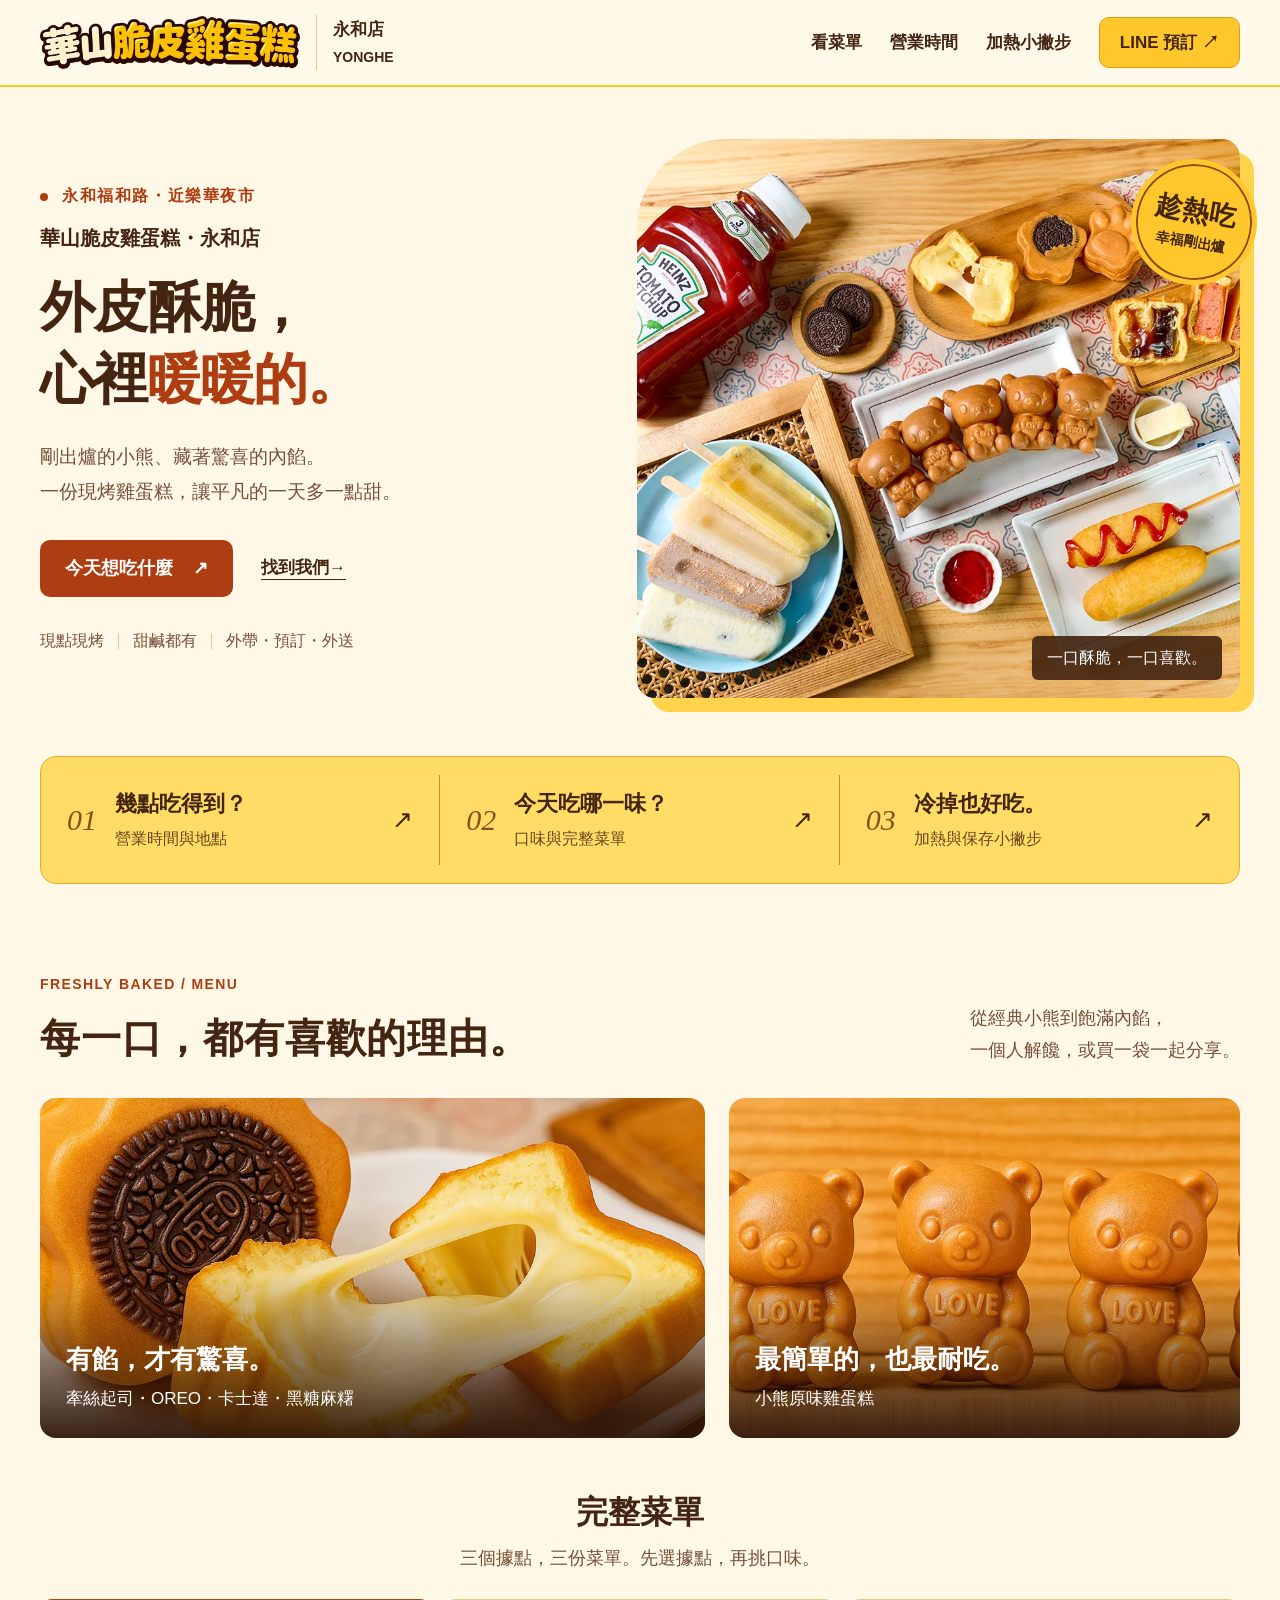
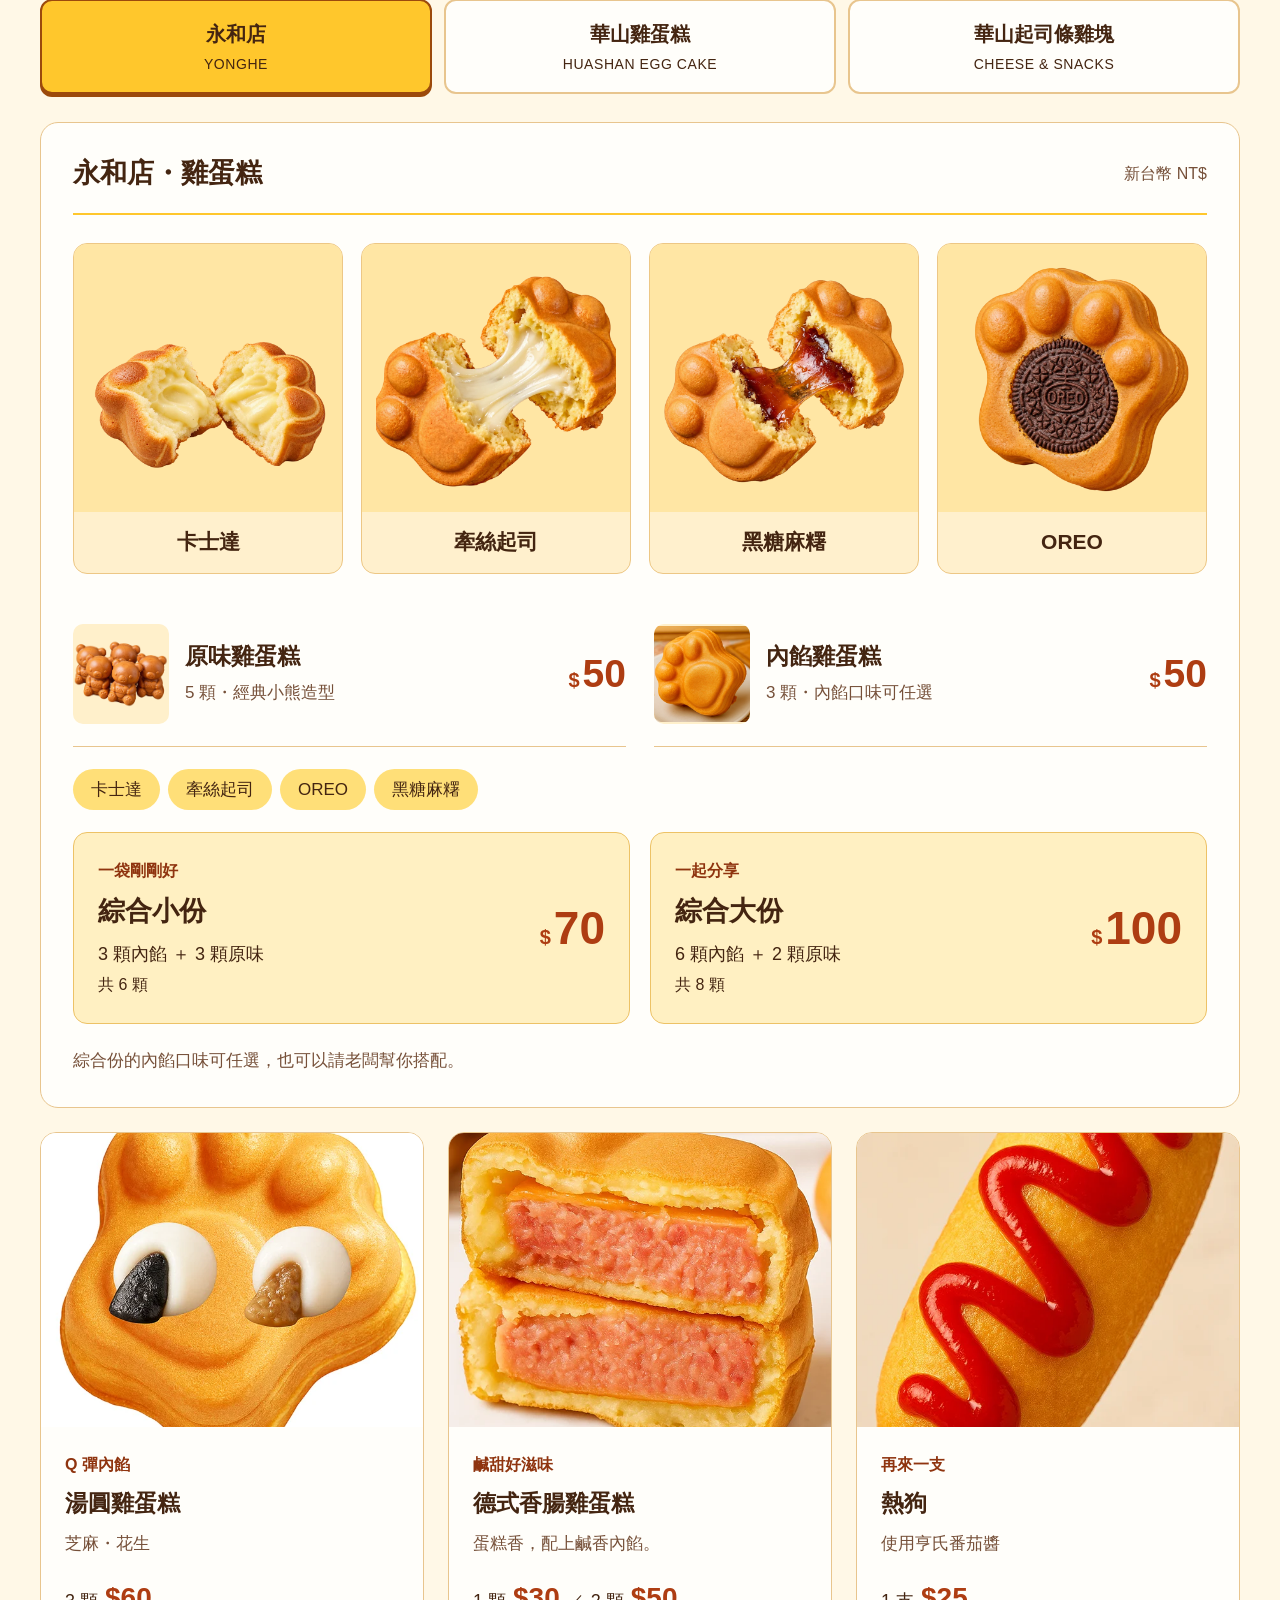
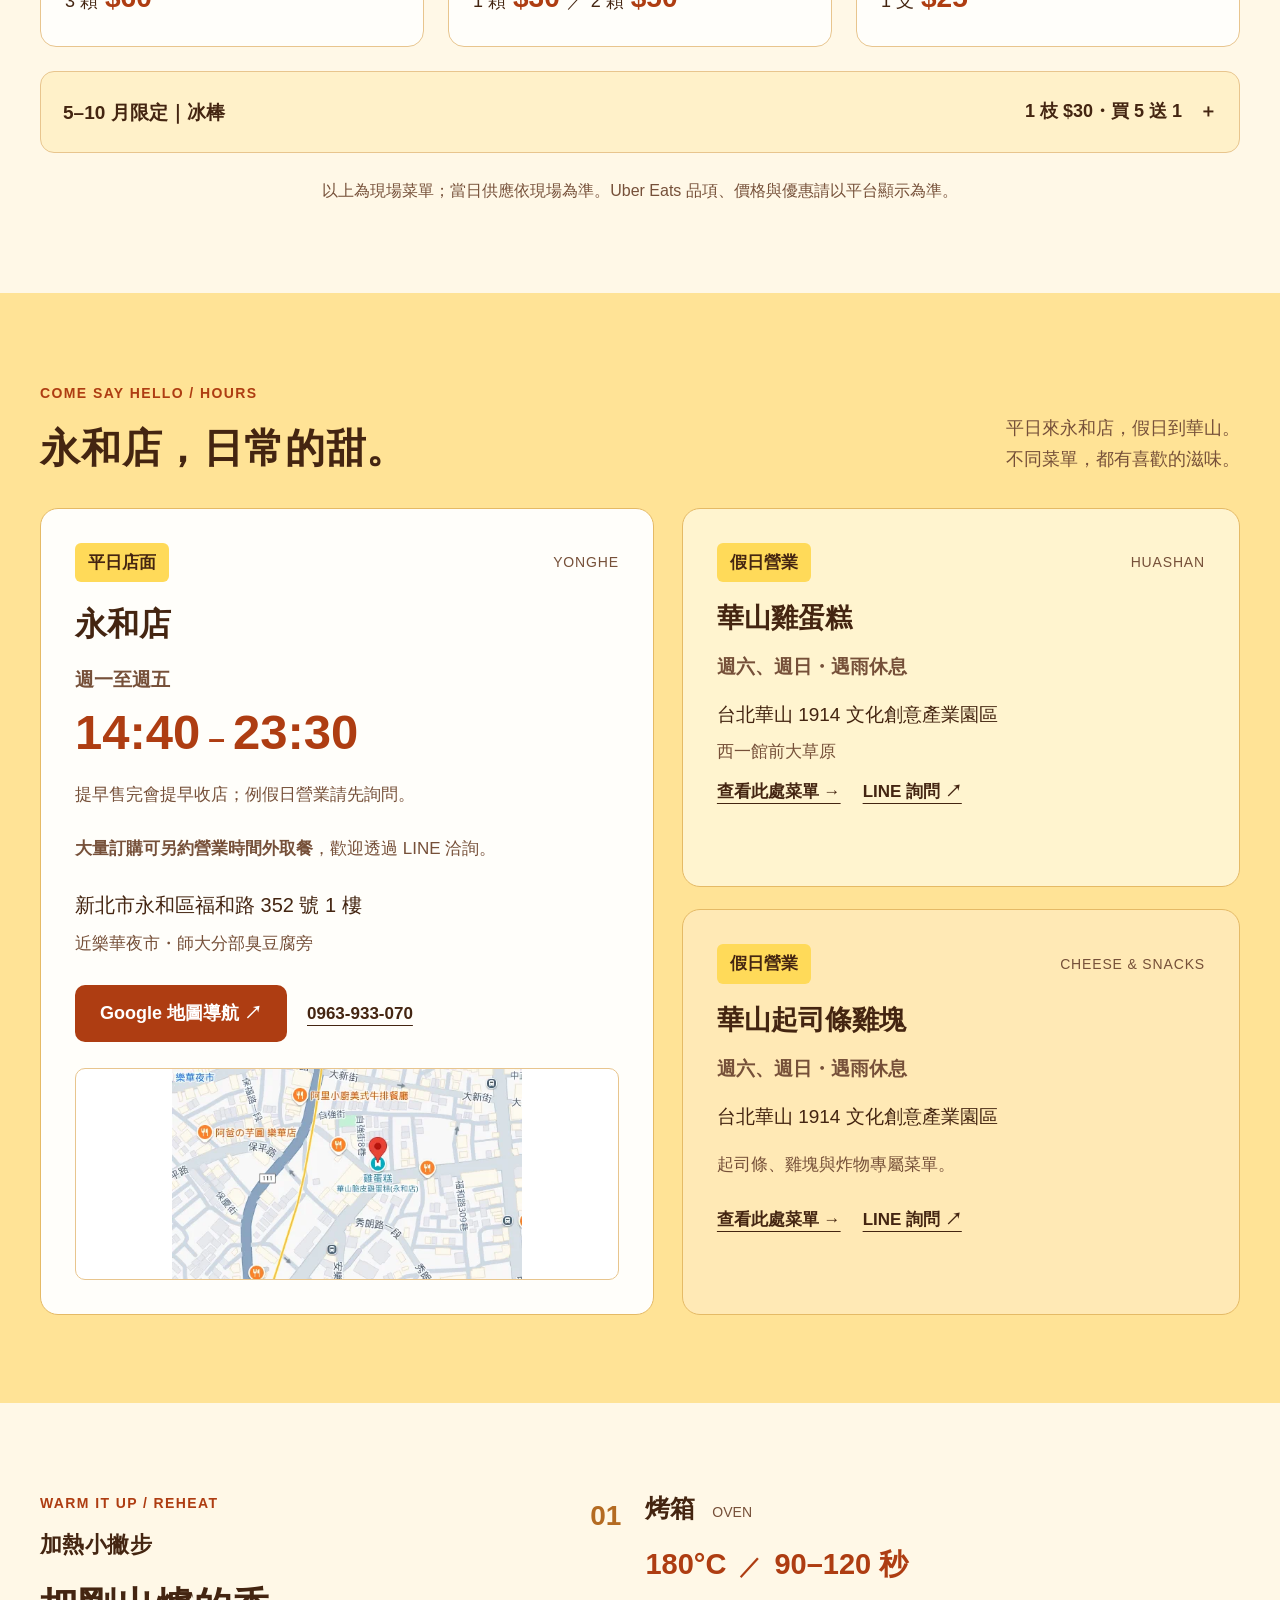
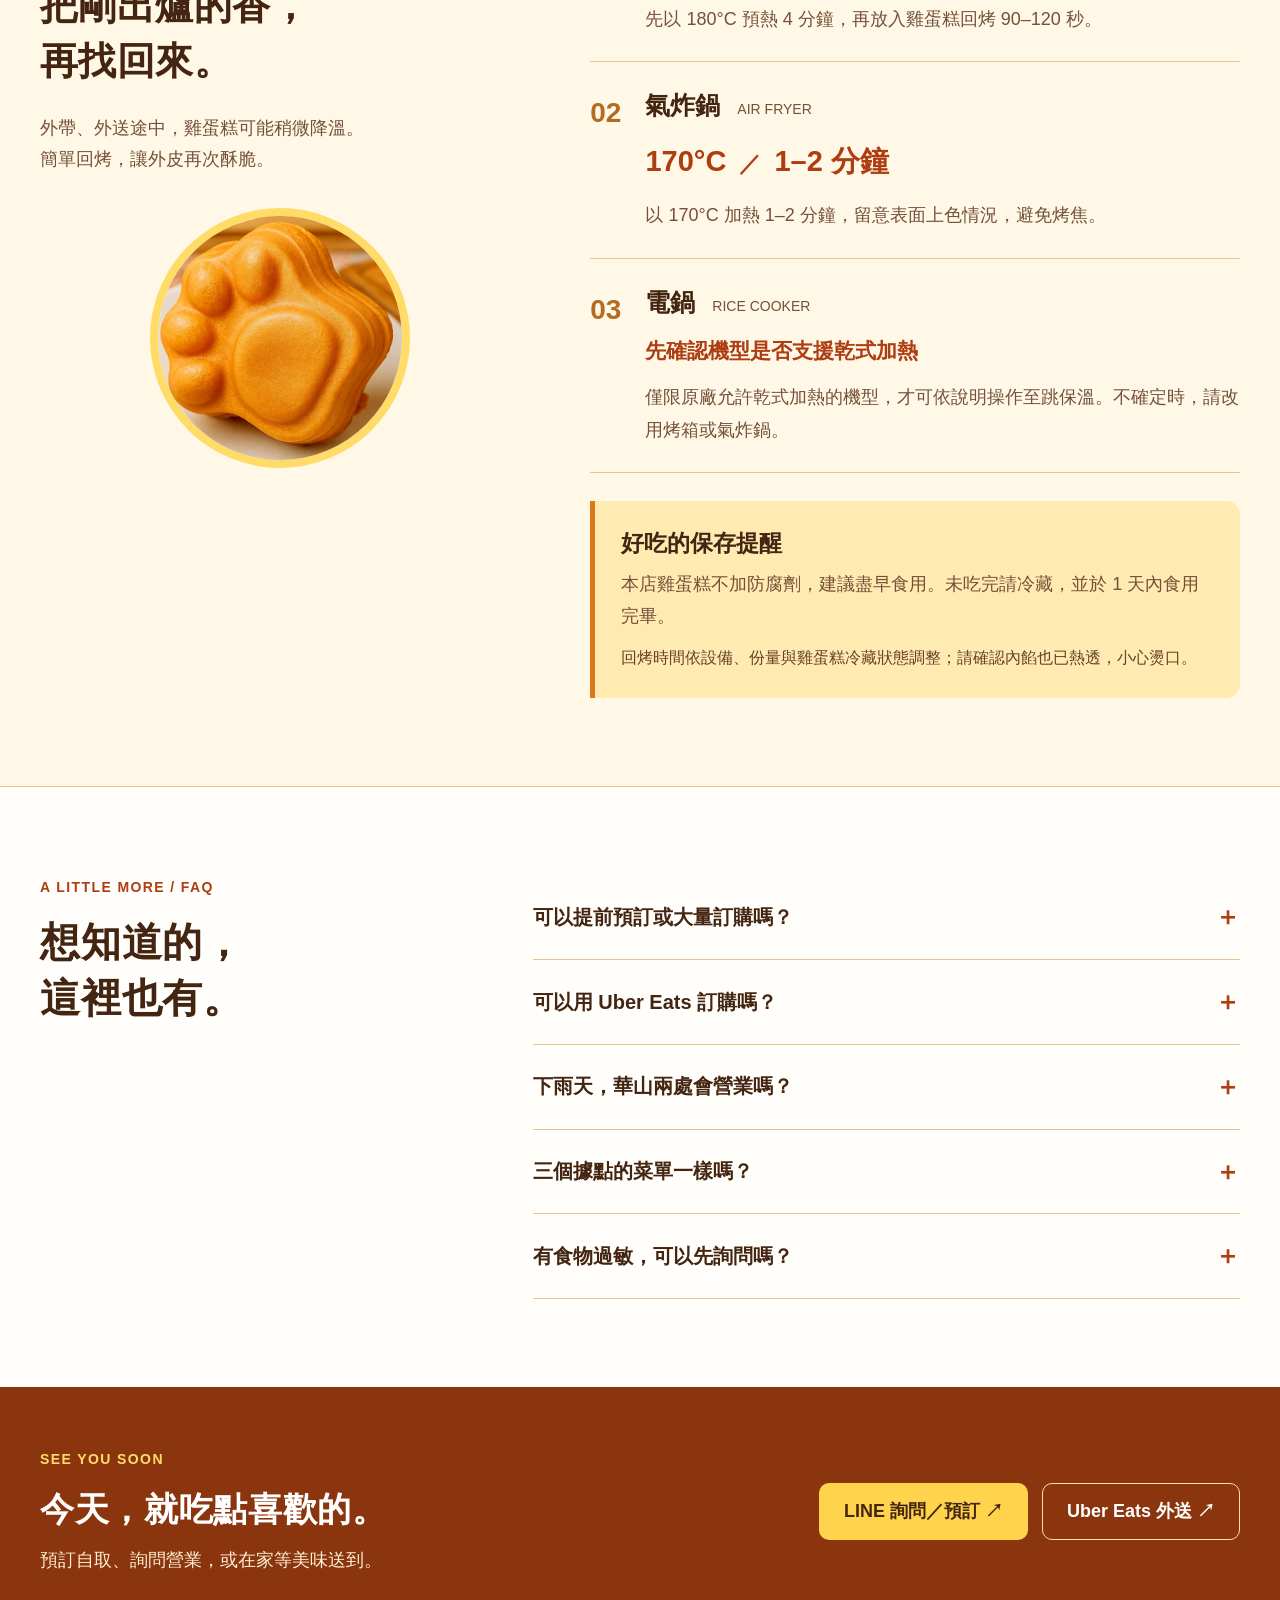
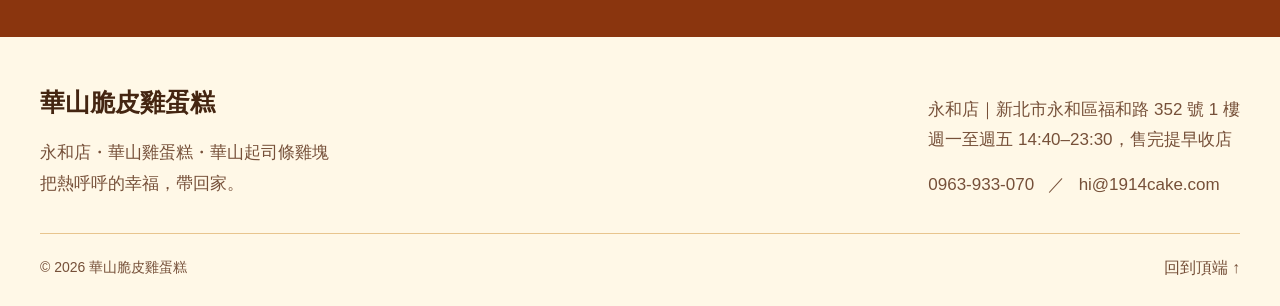
==== commit e6068f82: "Update Yonghe opening time and bulk-order pickup information" ====
--- a/index.html
+++ b/index.html
@@ -5,7 +5,7 @@
   <meta name="viewport" content="width=device-width, initial-scale=1, viewport-fit=cover">
   <meta name="theme-color" content="#fff6dc">
   <title>華山脆皮雞蛋糕｜永和店・三個據點菜單、營業時間與回烤方法</title>
-  <meta name="description" content="華山脆皮雞蛋糕永和店，位於福和路352號、近樂華夜市，週一至週五14:30–23:30。查看永和店、華山雞蛋糕、華山起司條雞塊三個據點菜單，提供LINE預訂、電話、Uber Eats與回烤方法。">
+  <meta name="description" content="華山脆皮雞蛋糕永和店，位於福和路352號、近樂華夜市，週一至週五14:40–23:30。查看永和店、華山雞蛋糕、華山起司條雞塊三個據點菜單，提供LINE預訂、電話、Uber Eats與回烤方法。">
   <link rel="canonical" href="https://www.1914cake.com/">
   <meta name="robots" content="index,follow,max-image-preview:large">
   <link rel="icon" href="/favicon.ico" sizes="any">
@@ -14,7 +14,7 @@
   <meta property="og:type" content="website">
   <meta property="og:site_name" content="華山脆皮雞蛋糕">
   <meta property="og:title" content="華山脆皮雞蛋糕｜把熱呼呼的幸福，帶回家。">
-  <meta property="og:description" content="以永和店為主，另有華山雞蛋糕與起司條雞塊。三個據點菜單、營業時間、加熱小撇步，一次找到。永和店週一至週五14:30–23:30。">
+  <meta property="og:description" content="以永和店為主，另有華山雞蛋糕與起司條雞塊。三個據點菜單、營業時間、加熱小撇步，一次找到。永和店週一至週五14:40–23:30。">
   <meta property="og:url" content="https://www.1914cake.com/">
   <meta property="og:image" content="https://www.1914cake.com/assets/web/social.jpg">
   <meta property="og:image:width" content="1200">
@@ -82,7 +82,7 @@
             "Thursday",
             "Friday"
           ],
-          "opens": "14:30",
+          "opens": "14:40",
           "closes": "23:30"
         }
       ],
@@ -510,9 +510,9 @@
   <section class="section hours-section" id="hours" aria-labelledby="hours-title">
     <div class="wrap"><div class="section-heading"><div><p class="eyebrow">COME SAY HELLO / HOURS</p><h2 id="hours-title">永和店，日常的甜。</h2></div><p>平日來永和店，假日到華山。<br>不同菜單，都有喜歡的滋味。</p></div>
       <div class="locations">
-        <article class="location yonghe"><div class="location-top"><span class="tag">平日店面</span><span class="location-en">YONGHE</span></div><h3>永和店</h3><p class="days">週一至週五</p><p class="hours">14:30<span>–</span>23:30</p><p class="note">提早售完會提早收店；例假日營業請先詢問。</p><address>新北市永和區福和路 352 號 1 樓<br><span>近樂華夜市・師大分部臭豆腐旁</span></address><div class="location-actions"><a class="button primary" href="https://maps.app.goo.gl/1pYwvo3BMQQMVytL6" target="_blank" rel="noopener" data-contact="map">Google 地圖導航 ↗</a><a class="text-link" href="tel:0963933070" data-contact="phone">0963-933-070</a></div><a class="map-image" href="https://maps.app.goo.gl/1pYwvo3BMQQMVytL6" target="_blank" rel="noopener" aria-label="在 Google 地圖查看永和店位置"><img src="/assets/web/map-yonghe.webp" width="500" height="300" loading="lazy" alt="華山脆皮雞蛋糕永和店位置示意圖"></a></article>
-        <div class="huashan-stores"><article class="location huashan"><div class="location-top"><span class="tag">假日營業</span><span class="location-en">HUASHAN</span></div><h3>華山雞蛋糕</h3><p class="days">週六、週日・遇雨休息</p><address>台北華山 1914 文化創意產業園區<br><span>西一館前大草原</span></address><p class="note">營業時間與當日位置請先透過 LINE 確認，避免撲空。</p><div class="branch-links"><a class="text-link" href="#menu-huashan">查看此處菜單 →</a><a class="text-link" href="https://lin.ee/6naLKdL" target="_blank" rel="noopener" data-contact="line">LINE 詢問 ↗</a></div></article>
-        <article class="location huashan fried-location"><div class="location-top"><span class="tag">假日營業</span><span class="location-en">CHEESE &amp; SNACKS</span></div><h3>華山起司條雞塊</h3><p class="days">週六、週日・遇雨休息</p><address>台北華山 1914 文化創意產業園區</address><p class="note">起司條、雞塊與炸物專屬菜單。營業時間與當日位置請先透過 LINE 確認。</p><div class="branch-links"><a class="text-link" href="#menu-fried">查看此處菜單 →</a><a class="text-link" href="https://lin.ee/6naLKdL" target="_blank" rel="noopener" data-contact="line">LINE 詢問 ↗</a></div></article></div>
+        <article class="location yonghe"><div class="location-top"><span class="tag">平日店面</span><span class="location-en">YONGHE</span></div><h3>永和店</h3><p class="days">週一至週五</p><p class="hours">14:40<span>–</span>23:30</p><p class="note">提早售完會提早收店；例假日營業請先詢問。</p><p class="note"><strong>大量訂購可另約營業時間外取餐</strong>，歡迎透過 <a href="https://lin.ee/6naLKdL" target="_blank" rel="noopener" data-contact="line">LINE 洽詢</a>。</p><address>新北市永和區福和路 352 號 1 樓<br><span>近樂華夜市・師大分部臭豆腐旁</span></address><div class="location-actions"><a class="button primary" href="https://maps.app.goo.gl/1pYwvo3BMQQMVytL6" target="_blank" rel="noopener" data-contact="map">Google 地圖導航 ↗</a><a class="text-link" href="tel:0963933070" data-contact="phone">0963-933-070</a></div><a class="map-image" href="https://maps.app.goo.gl/1pYwvo3BMQQMVytL6" target="_blank" rel="noopener" aria-label="在 Google 地圖查看永和店位置"><img src="/assets/web/map-yonghe.webp" width="500" height="300" loading="lazy" alt="華山脆皮雞蛋糕永和店位置示意圖"></a></article>
+        <div class="huashan-stores"><article class="location huashan"><div class="location-top"><span class="tag">假日營業</span><span class="location-en">HUASHAN</span></div><h3>華山雞蛋糕</h3><p class="days">週六、週日・遇雨休息</p><address>台北華山 1914 文化創意產業園區<br><span>西一館前大草原</span></address><div class="branch-links"><a class="text-link" href="#menu-huashan">查看此處菜單 →</a><a class="text-link" href="https://lin.ee/6naLKdL" target="_blank" rel="noopener" data-contact="line">LINE 詢問 ↗</a></div></article>
+        <article class="location huashan fried-location"><div class="location-top"><span class="tag">假日營業</span><span class="location-en">CHEESE &amp; SNACKS</span></div><h3>華山起司條雞塊</h3><p class="days">週六、週日・遇雨休息</p><address>台北華山 1914 文化創意產業園區</address><p class="note">起司條、雞塊與炸物專屬菜單。</p><div class="branch-links"><a class="text-link" href="#menu-fried">查看此處菜單 →</a><a class="text-link" href="https://lin.ee/6naLKdL" target="_blank" rel="noopener" data-contact="line">LINE 詢問 ↗</a></div></article></div>
       </div>
     </div>
   </section>
@@ -528,15 +528,15 @@
   </div></section>
 
   <section class="section faq-section" id="faq" aria-labelledby="faq-title"><div class="wrap faq-wrap"><div><p class="eyebrow">A LITTLE MORE / FAQ</p><h2 id="faq-title">想知道的，<br>這裡也有。</h2></div><div class="faqs">
-    <details><summary>可以提前預訂或大量訂購嗎？<span aria-hidden="true">＋</span></summary><p>可以。大量訂購請至少提前一天，透過 <a href="https://lin.ee/6naLKdL" target="_blank" rel="noopener" data-contact="line">LINE</a> 或電話 <a href="tel:0963933070" data-contact="phone">0963-933-070</a> 聯絡，確認口味、數量與取餐時間。</p></details>
+    <details><summary>可以提前預訂或大量訂購嗎？<span aria-hidden="true">＋</span></summary><p>可以。大量訂購請至少提前一天，透過 <a href="https://lin.ee/6naLKdL" target="_blank" rel="noopener" data-contact="line">LINE</a> 或電話 <a href="tel:0963933070" data-contact="phone">0963-933-070</a> 聯絡，確認口味、數量與取餐時間。永和店大量訂購可另約營業時間外取餐，實際時間請提前與店家約定。</p></details>
     <details><summary>可以用 Uber Eats 訂購嗎？<span aria-hidden="true">＋</span></summary><p>永和店提供 Uber Eats 訂購入口。請輸入配送地址，確認是否位於可送達範圍；品項、價格、營業狀態與送達時間以平台顯示為準。<a href="https://www.ubereats.com/tw/store/%E8%8F%AF%E5%B1%B1%E9%9B%9E%E8%9B%8B%E7%B3%95-%7C-%E5%B8%AB%E5%A4%A7%E5%88%86%E9%83%A8%E8%87%AD%E8%B1%86%E8%85%90/QrEwI9F4Ujmydul7u_fVVA?diningMode=DELIVERY&amp;ps=1" target="_blank" rel="noopener" data-contact="ubereats">前往 Uber Eats ↗</a></p></details>
-    <details><summary>下雨天，華山兩處會營業嗎？<span aria-hidden="true">＋</span></summary><p>華山雞蛋糕與華山起司條雞塊假日營業，遇雨休息。出發前可透過 LINE 或電話確認當日營業資訊；永和店的營業安排請另行詢問。</p></details>
+    <details><summary>下雨天，華山兩處會營業嗎？<span aria-hidden="true">＋</span></summary><p>華山雞蛋糕與華山起司條雞塊假日營業，遇雨休息。</p></details>
     <details><summary>三個據點的菜單一樣嗎？<span aria-hidden="true">＋</span></summary><p>三個據點各有不同菜單。永和店有綜合小份／大份、四種內餡、湯圓與德式香腸雞蛋糕等；華山雞蛋糕主打五種口味各一顆的70元組合；華山起司條雞塊提供起司條、炸物套餐與單點。請在上方選擇據點查看。</p></details>
     <details><summary>有食物過敏，可以先詢問嗎？<span aria-hidden="true">＋</span></summary><p>可以。若有食物過敏或特殊飲食需求，請在購買前告知店家，由店家確認當日食材與製作情況後再決定是否購買。</p></details>
   </div></div></section>
   <section class="contact-band" id="contact"><div class="wrap"><div><p class="eyebrow">SEE YOU SOON</p><h2>今天，就吃點喜歡的。</h2><p>預訂自取、詢問營業，或在家等美味送到。</p></div><div class="contact-actions"><a class="button light" href="https://lin.ee/6naLKdL" target="_blank" rel="noopener" data-contact="line">LINE 詢問／預訂 ↗</a><a class="button dark-outline" href="https://www.ubereats.com/tw/store/%E8%8F%AF%E5%B1%B1%E9%9B%9E%E8%9B%8B%E7%B3%95-%7C-%E5%B8%AB%E5%A4%A7%E5%88%86%E9%83%A8%E8%87%AD%E8%B1%86%E8%85%90/QrEwI9F4Ujmydul7u_fVVA?diningMode=DELIVERY&amp;ps=1" target="_blank" rel="noopener" data-contact="ubereats">Uber Eats 外送 ↗</a></div></div></section>
 </main>
-<footer class="footer"><div class="wrap"><div><a class="footer-brand" href="#top">華山脆皮雞蛋糕</a><p>永和店・華山雞蛋糕・華山起司條雞塊<br>把熱呼呼的幸福，帶回家。</p></div><div><p>永和店｜新北市永和區福和路 352 號 1 樓<br>週一至週五 14:30–23:30，售完提早收店</p><p><a href="tel:0963933070" data-contact="phone">0963-933-070</a> <span>／</span> <a href="mailto:hi@1914cake.com">hi@1914cake.com</a></p></div></div><div class="footer-bottom wrap"><small>© <span id="year">2026</span> 華山脆皮雞蛋糕</small><a href="#top">回到頂端 ↑</a></div></footer>
+<footer class="footer"><div class="wrap"><div><a class="footer-brand" href="#top">華山脆皮雞蛋糕</a><p>永和店・華山雞蛋糕・華山起司條雞塊<br>把熱呼呼的幸福，帶回家。</p></div><div><p>永和店｜新北市永和區福和路 352 號 1 樓<br>週一至週五 14:40–23:30，售完提早收店</p><p><a href="tel:0963933070" data-contact="phone">0963-933-070</a> <span>／</span> <a href="mailto:hi@1914cake.com">hi@1914cake.com</a></p></div></div><div class="footer-bottom wrap"><small>© <span id="year">2026</span> 華山脆皮雞蛋糕</small><a href="#top">回到頂端 ↑</a></div></footer>
 <nav class="mobile-dock" aria-label="手機快速操作"><a href="#menu">看菜單</a><a href="#hours">營業資訊</a><a href="tel:0963933070" data-contact="phone">電話點餐</a><a href="https://lin.ee/6naLKdL" target="_blank" rel="noopener" data-contact="line">LINE 預訂 ↗</a></nav>
 </body>
 </html>
